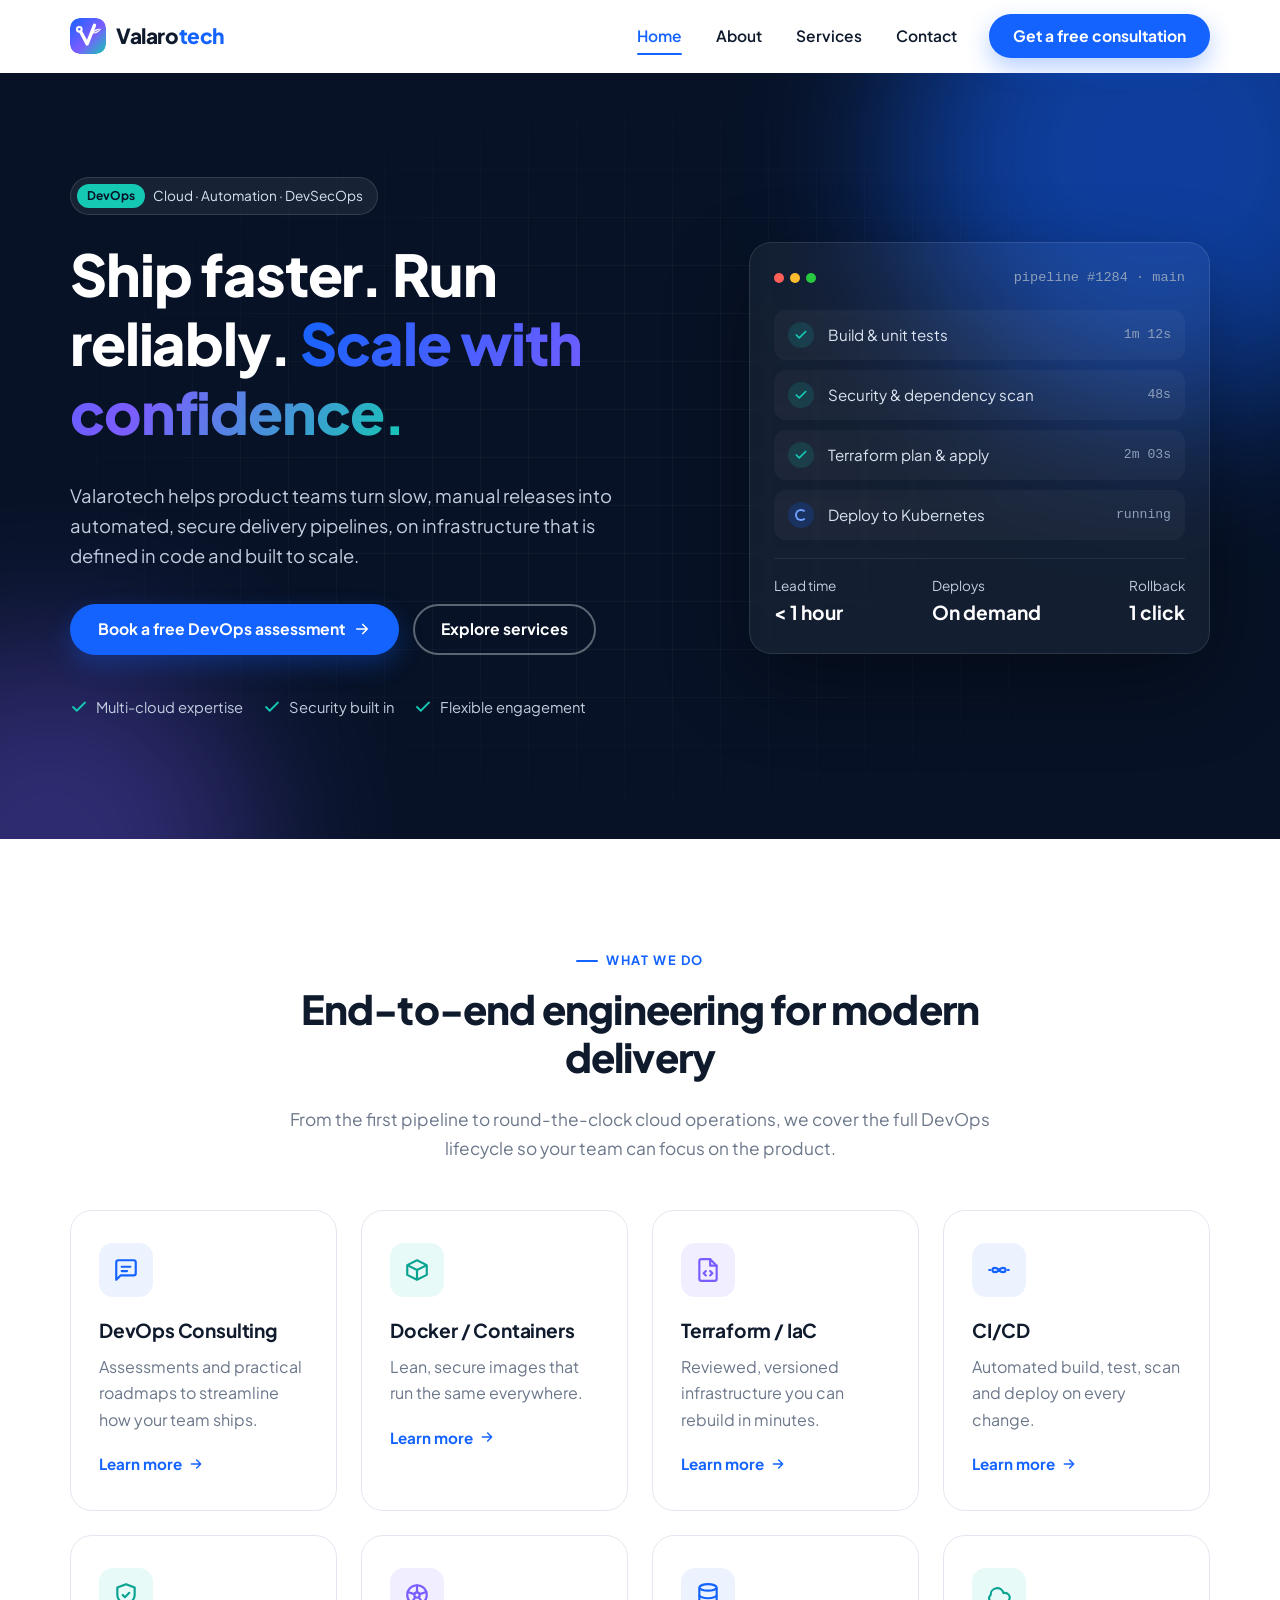
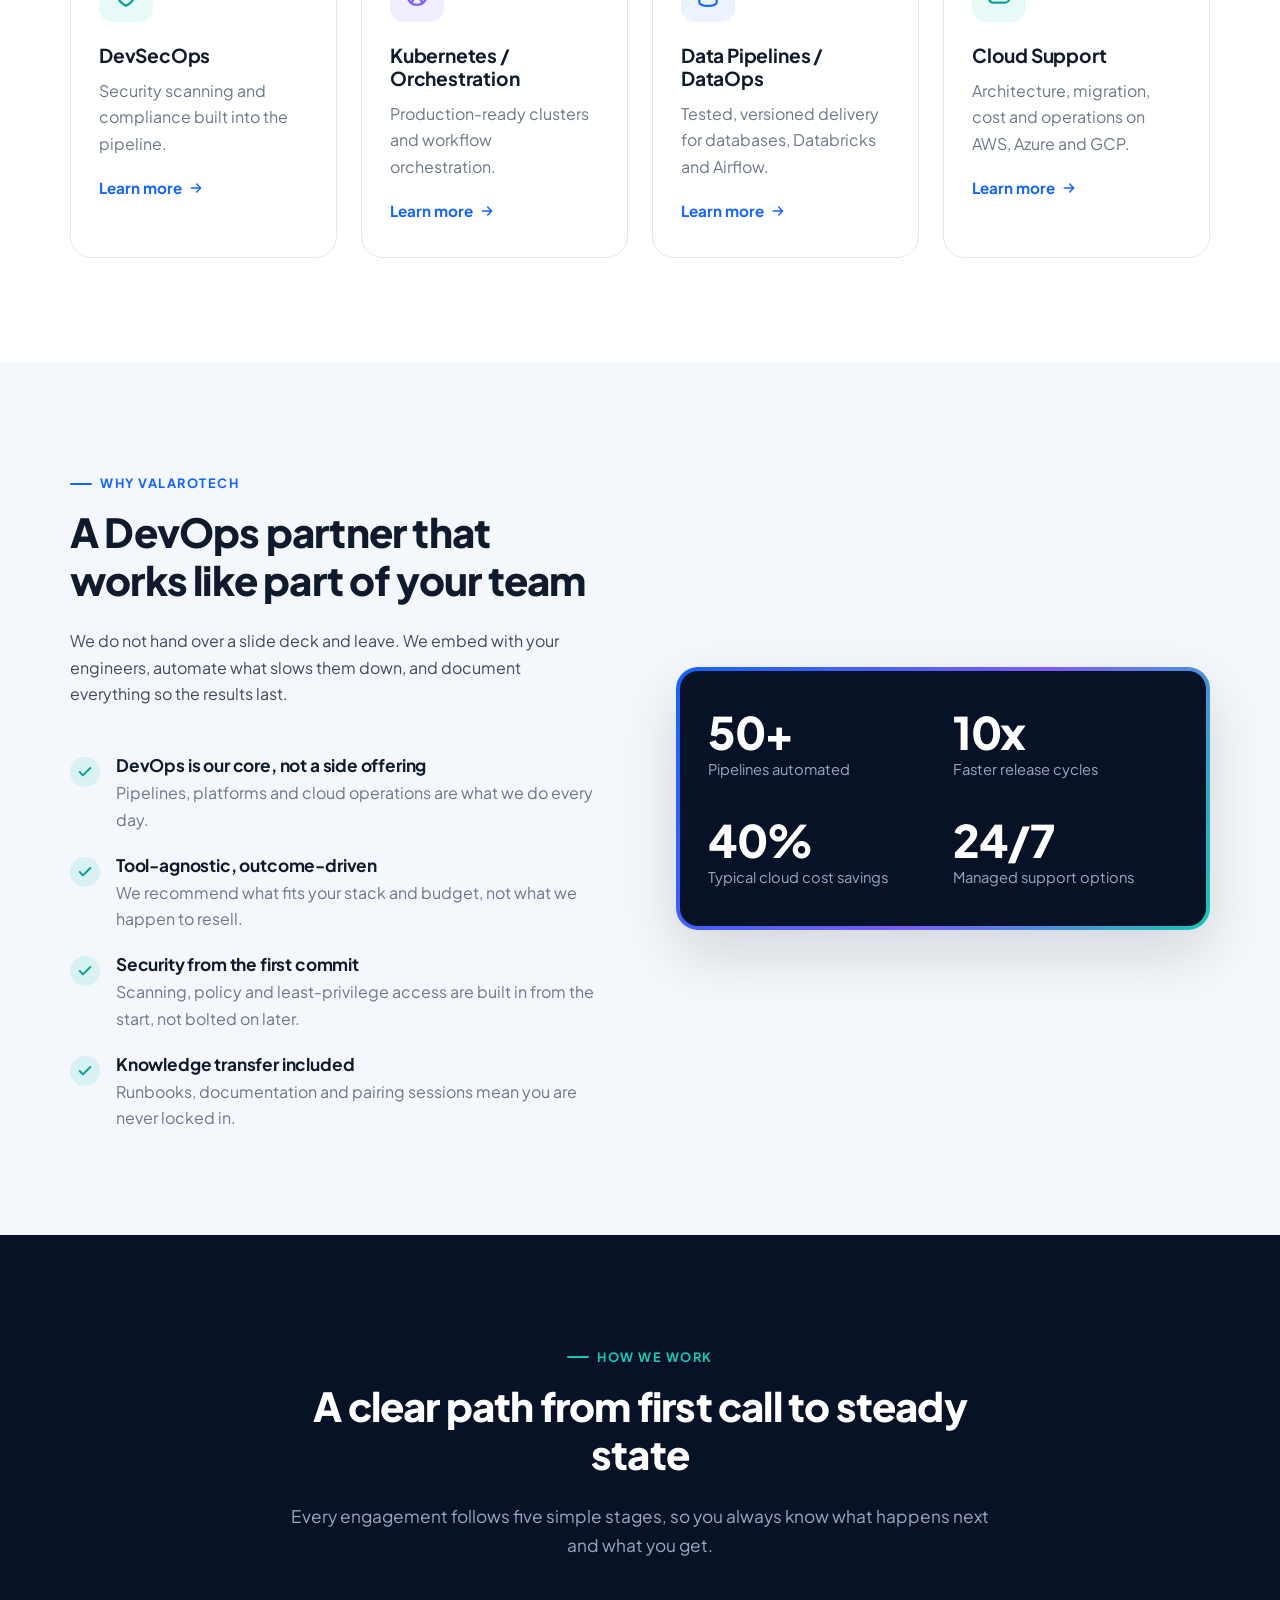
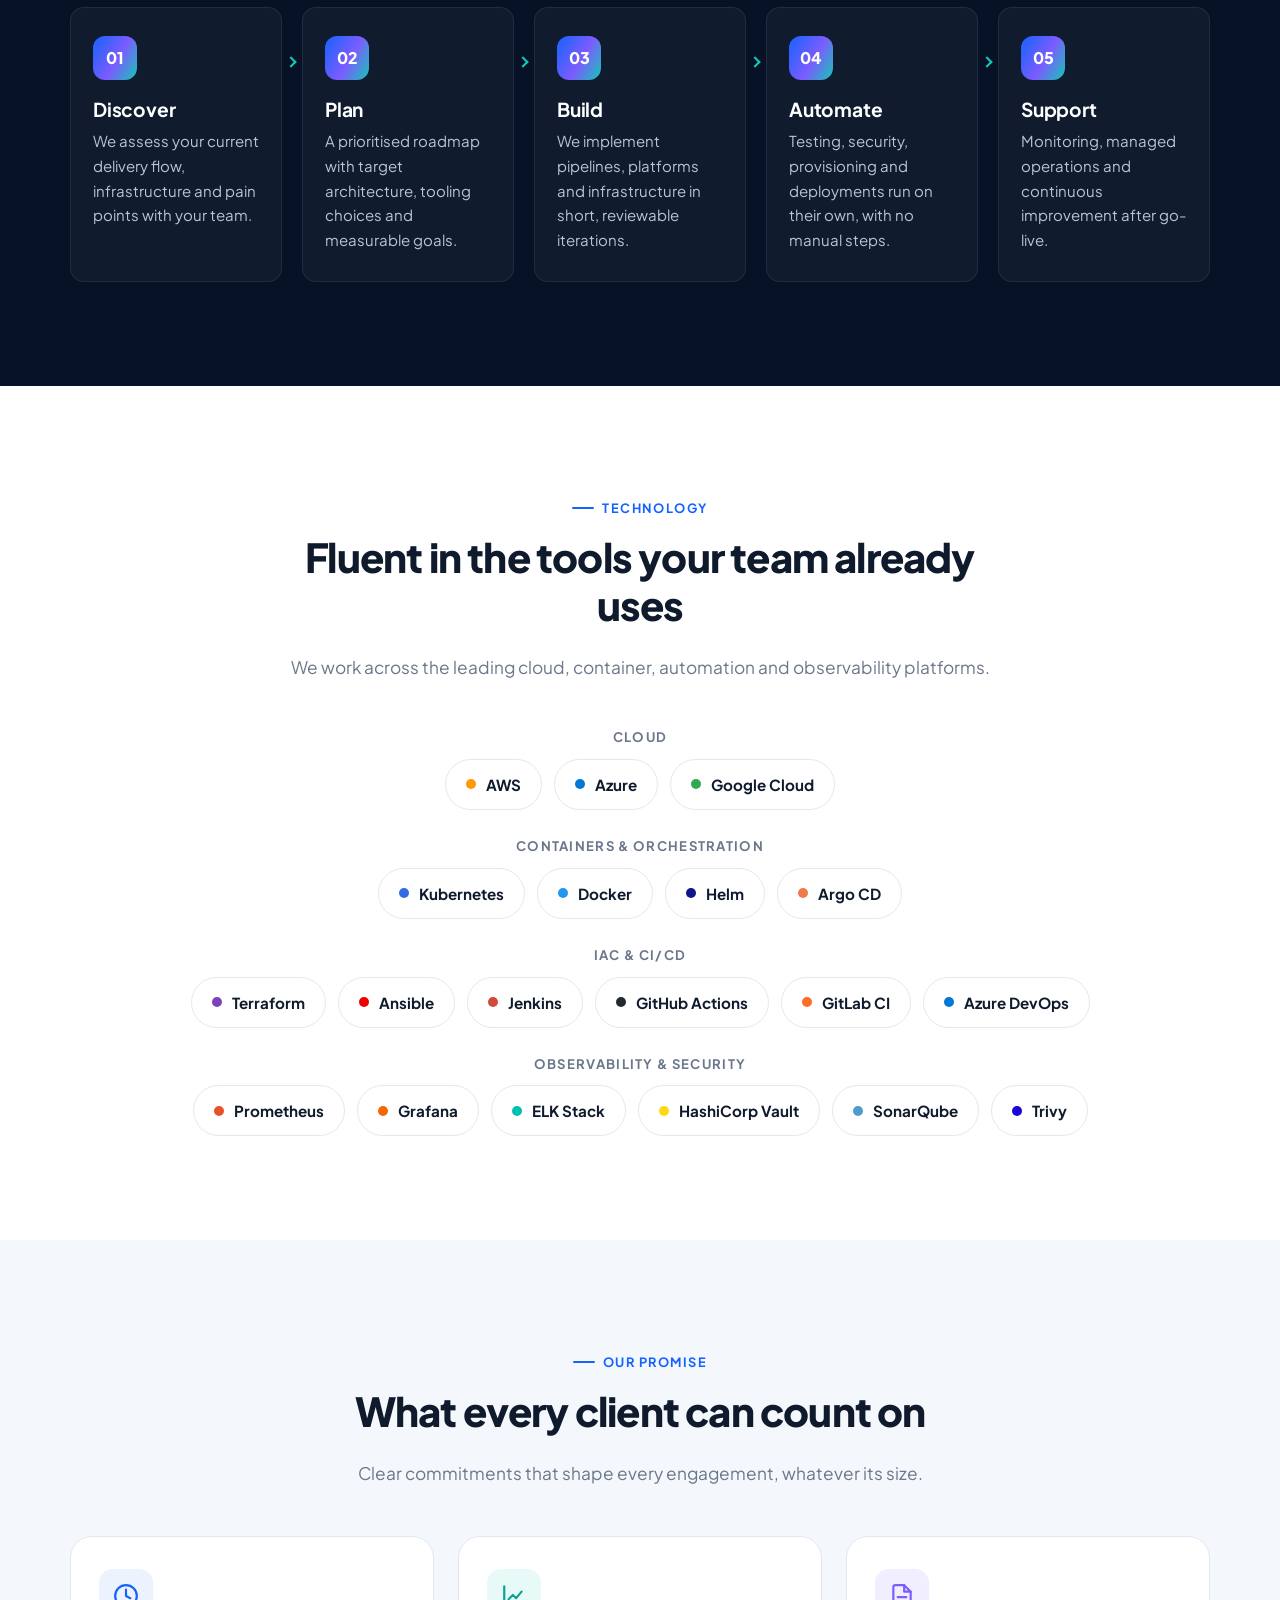
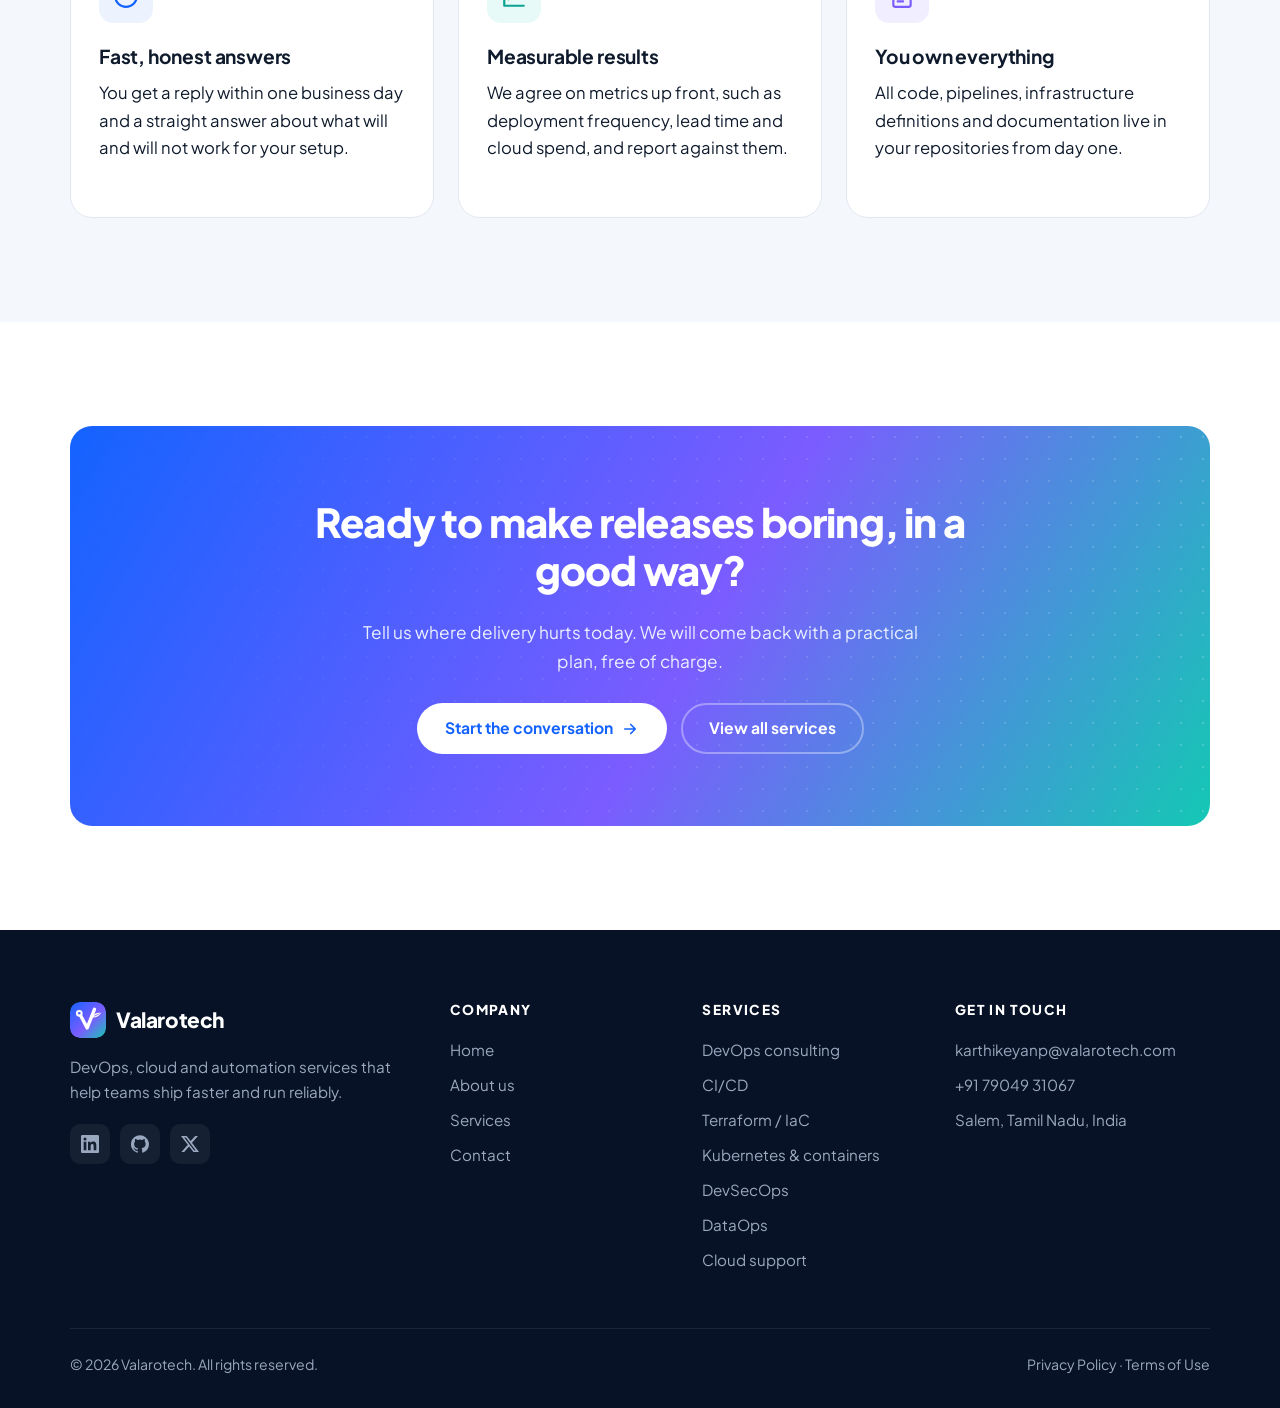
==== index.html @ 10569486 "Redesign Services and About pages with illustrated panel layout; align services to the 8 offerings C" ====
<!DOCTYPE html>
<html lang="en" class="no-js">
<head>
  <meta charset="UTF-8">
  <meta name="viewport" content="width=device-width, initial-scale=1">
  <title>Valarotech | DevOps, Cloud &amp; Automation Services</title>
  <meta name="description" content="Valarotech is a DevOps-focused IT services company. We help teams ship faster and run reliably with CI/CD, cloud, infrastructure as code, DevSecOps and managed DevOps.">
  <meta property="og:title" content="Valarotech | DevOps, Cloud &amp; Automation Services">
  <meta property="og:description" content="Ship faster. Run reliably. Scale with confidence. DevOps, cloud and automation services by Valarotech.">
  <meta property="og:type" content="website">
  <link rel="canonical" href="https://valarotech.com/">
  <meta property="og:url" content="https://valarotech.com/">
  <meta property="og:image" content="https://valarotech.com/assets/brand/valarotech-og.png">
  <meta property="og:image:width" content="1200">
  <meta property="og:image:height" content="630">
  <meta property="og:site_name" content="Valarotech">
  <meta name="twitter:card" content="summary_large_image">
  <meta name="twitter:site" content="@Valarotech">
  <meta name="theme-color" content="#071226">
  <link rel="icon" href="assets/img/favicon.svg" type="image/svg+xml">
  <link rel="apple-touch-icon" href="assets/brand/valarotech-icon-512.png">
  <link rel="preconnect" href="https://fonts.googleapis.com">
  <link rel="preconnect" href="https://fonts.gstatic.com" crossorigin>
  <link href="https://fonts.googleapis.com/css2?family=Plus+Jakarta+Sans:wght@400;500;600;700;800&display=swap" rel="stylesheet">
  <link rel="stylesheet" href="assets/css/style.css">
  <script type="application/ld+json">
{
  "@context": "https://schema.org",
  "@type": "ProfessionalService",
  "name": "Valarotech",
  "url": "https://valarotech.com/",
  "logo": "https://valarotech.com/assets/brand/valarotech-icon-512.png",
  "image": "https://valarotech.com/assets/brand/valarotech-og.png",
  "description": "DevOps, cloud, infrastructure automation, DevSecOps, software development and DevOps training services.",
  "email": "karthikeyanp@valarotech.com",
  "telephone": "+91-79049-31067",
  "address": {
    "@type": "PostalAddress",
    "addressLocality": "Salem",
    "addressRegion": "Tamil Nadu",
    "addressCountry": "IN"
  },
  "areaServed": "Worldwide",
  "sameAs": [
    "https://www.linkedin.com/company/valarotech/",
    "https://github.com/valarotech",
    "https://x.com/Valarotech"
  ]
}
  </script>
</head>
<body>
  <a class="skip-link" href="#main">Skip to content</a>

  <!-- ============ HEADER (shared — keep in sync across pages) ============ -->
  <header class="site-header">
    <div class="container header-inner">
      <a href="index.html" class="logo" aria-label="Valarotech home">
        <img class="logo-mark" src="assets/brand/valarotech-mark.svg" alt="" width="36" height="36">
        <span>Valaro<span class="accent">tech</span></span>
      </a>
      <button class="nav-toggle" aria-controls="site-nav" aria-expanded="false" aria-label="Toggle menu">
        <span></span><span></span><span></span>
      </button>
      <nav id="site-nav" class="site-nav" aria-label="Main">
        <ul>
          <li><a href="index.html" aria-current="page">Home</a></li>
          <li><a href="about.html">About</a></li>
          <li><a href="services.html">Services</a></li>
          <li><a href="contact.html">Contact</a></li>
          <li class="nav-cta"><a href="contact.html" class="btn btn-primary">Get a free consultation</a></li>
        </ul>
      </nav>
    </div>
  </header>

  <main id="main">
    <!-- ============ HERO ============ -->
    <section class="hero">
      <div class="hero-grid-bg" aria-hidden="true"></div>
      <div class="container hero-layout">
        <div>
          <span class="pill"><b>DevOps</b> Cloud · Automation · DevSecOps</span>
          <h1>Ship faster. Run reliably. <span class="gradient-text">Scale with confidence.</span></h1>
          <p class="hero-lead">Valarotech helps product teams turn slow, manual releases into automated, secure delivery pipelines, on infrastructure that is defined in code and built to scale.</p>
          <div class="hero-actions">
            <a href="contact.html" class="btn btn-primary">Book a free DevOps assessment
              <svg viewBox="0 0 24 24" fill="none" stroke="currentColor" stroke-width="2.2" stroke-linecap="round" stroke-linejoin="round" aria-hidden="true"><path d="M5 12h14M13 6l6 6-6 6"/></svg>
            </a>
            <a href="services.html" class="btn btn-outline">Explore services</a>
          </div>
          <div class="hero-badges">
            <span><svg viewBox="0 0 24 24" fill="none" stroke="currentColor" stroke-width="2.4" stroke-linecap="round" stroke-linejoin="round" aria-hidden="true"><path d="M20 6 9 17l-5-5"/></svg>Multi-cloud expertise</span>
            <span><svg viewBox="0 0 24 24" fill="none" stroke="currentColor" stroke-width="2.4" stroke-linecap="round" stroke-linejoin="round" aria-hidden="true"><path d="M20 6 9 17l-5-5"/></svg>Security built in</span>
            <span><svg viewBox="0 0 24 24" fill="none" stroke="currentColor" stroke-width="2.4" stroke-linecap="round" stroke-linejoin="round" aria-hidden="true"><path d="M20 6 9 17l-5-5"/></svg>Flexible engagement</span>
          </div>
        </div>

        <div class="pipeline-card" aria-label="Example CI/CD pipeline run">
          <div class="pipeline-top">
            <div class="dots" aria-hidden="true"><i></i><i></i><i></i></div>
            <code>pipeline #1284 · main</code>
          </div>
          <div class="stage"><span class="status"><svg viewBox="0 0 24 24" fill="none" stroke="currentColor" stroke-width="3" stroke-linecap="round" stroke-linejoin="round" aria-hidden="true"><path d="M20 6 9 17l-5-5"/></svg></span>Build &amp; unit tests<span class="time">1m 12s</span></div>
          <div class="stage"><span class="status"><svg viewBox="0 0 24 24" fill="none" stroke="currentColor" stroke-width="3" stroke-linecap="round" stroke-linejoin="round" aria-hidden="true"><path d="M20 6 9 17l-5-5"/></svg></span>Security &amp; dependency scan<span class="time">48s</span></div>
          <div class="stage"><span class="status"><svg viewBox="0 0 24 24" fill="none" stroke="currentColor" stroke-width="3" stroke-linecap="round" stroke-linejoin="round" aria-hidden="true"><path d="M20 6 9 17l-5-5"/></svg></span>Terraform plan &amp; apply<span class="time">2m 03s</span></div>
          <div class="stage running"><span class="status" aria-hidden="true"></span>Deploy to Kubernetes<span class="time">running</span></div>
          <div class="pipeline-foot">
            <div>Lead time<strong>&lt; 1 hour</strong></div>
            <div>Deploys<strong>On demand</strong></div>
            <div>Rollback<strong>1 click</strong></div>
          </div>
        </div>
      </div>
    </section>

    <!-- ============ SERVICES OVERVIEW ============ -->
    <section class="section" id="services">
      <div class="container">
        <div class="section-head center reveal">
          <span class="eyebrow">What we do</span>
          <h2>End-to-end engineering for modern delivery</h2>
          <p>From the first pipeline to round-the-clock cloud operations, we cover the full DevOps lifecycle so your team can focus on the product.</p>
        </div>

        <div class="grid grid-4">
          <article class="card reveal">
            <div class="icon-box"><svg viewBox="0 0 24 24" fill="none" stroke="currentColor" stroke-width="2" stroke-linecap="round" stroke-linejoin="round" aria-hidden="true"><path d="M21 15a2 2 0 0 1-2 2H7l-4 4V5a2 2 0 0 1 2-2h14a2 2 0 0 1 2 2z"/><path d="M8 9h8M8 13h5"/></svg></div>
            <h3>DevOps Consulting</h3>
            <p>Assessments and practical roadmaps to streamline how your team ships.</p>
            <a href="services.html#devops" class="link-arrow">Learn more <svg viewBox="0 0 24 24" fill="none" stroke="currentColor" stroke-width="2.2" stroke-linecap="round" stroke-linejoin="round" aria-hidden="true"><path d="M5 12h14M13 6l6 6-6 6"/></svg></a>
          </article>
          <article class="card reveal">
            <div class="icon-box teal"><svg viewBox="0 0 24 24" fill="none" stroke="currentColor" stroke-width="2" stroke-linejoin="round" aria-hidden="true"><path d="M3 7.5 12 3l9 4.5v9L12 21l-9-4.5z"/><path d="M3 7.5 12 12l9-4.5M12 12v9"/></svg></div>
            <h3>Docker / Containers</h3>
            <p>Lean, secure images that run the same everywhere.</p>
            <a href="services.html#docker" class="link-arrow">Learn more <svg viewBox="0 0 24 24" fill="none" stroke="currentColor" stroke-width="2.2" stroke-linecap="round" stroke-linejoin="round" aria-hidden="true"><path d="M5 12h14M13 6l6 6-6 6"/></svg></a>
          </article>
          <article class="card reveal">
            <div class="icon-box violet"><svg viewBox="0 0 24 24" fill="none" stroke="currentColor" stroke-width="2" stroke-linecap="round" stroke-linejoin="round" aria-hidden="true"><path d="M14 2H6a2 2 0 0 0-2 2v16a2 2 0 0 0 2 2h12a2 2 0 0 0 2-2V8z"/><path d="M14 2v6h6M10 13l-2 2 2 2M14 13l2 2-2 2"/></svg></div>
            <h3>Terraform / IaC</h3>
            <p>Reviewed, versioned infrastructure you can rebuild in minutes.</p>
            <a href="services.html#iac" class="link-arrow">Learn more <svg viewBox="0 0 24 24" fill="none" stroke="currentColor" stroke-width="2.2" stroke-linecap="round" stroke-linejoin="round" aria-hidden="true"><path d="M5 12h14M13 6l6 6-6 6"/></svg></a>
          </article>
          <article class="card reveal">
            <div class="icon-box"><svg viewBox="0 0 24 24" fill="none" stroke="currentColor" stroke-width="2" stroke-linecap="round" stroke-linejoin="round" aria-hidden="true"><path d="M12 12c-2-2.7-6-2.7-6 0s4 2.7 6 0 6-2.7 6 0-4 2.7-6 0z"/><path d="M3 12h1M20 12h1"/></svg></div>
            <h3>CI/CD</h3>
            <p>Automated build, test, scan and deploy on every change.</p>
            <a href="services.html#cicd" class="link-arrow">Learn more <svg viewBox="0 0 24 24" fill="none" stroke="currentColor" stroke-width="2.2" stroke-linecap="round" stroke-linejoin="round" aria-hidden="true"><path d="M5 12h14M13 6l6 6-6 6"/></svg></a>
          </article>
          <article class="card reveal">
            <div class="icon-box teal"><svg viewBox="0 0 24 24" fill="none" stroke="currentColor" stroke-width="2" stroke-linecap="round" stroke-linejoin="round" aria-hidden="true"><path d="M12 22s8-4 8-10V5l-8-3-8 3v7c0 6 8 10 8 10z"/><path d="m9 12 2 2 4-4"/></svg></div>
            <h3>DevSecOps</h3>
            <p>Security scanning and compliance built into the pipeline.</p>
            <a href="services.html#devsecops" class="link-arrow">Learn more <svg viewBox="0 0 24 24" fill="none" stroke="currentColor" stroke-width="2.2" stroke-linecap="round" stroke-linejoin="round" aria-hidden="true"><path d="M5 12h14M13 6l6 6-6 6"/></svg></a>
          </article>
          <article class="card reveal">
            <div class="icon-box violet"><svg viewBox="0 0 24 24" fill="none" stroke="currentColor" stroke-width="2" stroke-linecap="round" aria-hidden="true"><circle cx="12" cy="12" r="9"/><circle cx="12" cy="12" r="2.5"/><path d="M12 9.5V3M14.4 11.2 20.6 9.2M13.5 14l3.8 5.3M10.5 14l-3.8 5.3M9.6 11.2 3.4 9.2"/></svg></div>
            <h3>Kubernetes / Orchestration</h3>
            <p>Production-ready clusters and workflow orchestration.</p>
            <a href="services.html#kubernetes" class="link-arrow">Learn more <svg viewBox="0 0 24 24" fill="none" stroke="currentColor" stroke-width="2.2" stroke-linecap="round" stroke-linejoin="round" aria-hidden="true"><path d="M5 12h14M13 6l6 6-6 6"/></svg></a>
          </article>
          <article class="card reveal">
            <div class="icon-box"><svg viewBox="0 0 24 24" fill="none" stroke="currentColor" stroke-width="2" aria-hidden="true"><ellipse cx="12" cy="5" rx="8" ry="3"/><path d="M4 5v14c0 1.7 3.6 3 8 3s8-1.3 8-3V5"/><path d="M4 12c0 1.7 3.6 3 8 3s8-1.3 8-3"/></svg></div>
            <h3>Data Pipelines / DataOps</h3>
            <p>Tested, versioned delivery for databases, Databricks and Airflow.</p>
            <a href="services.html#dataops" class="link-arrow">Learn more <svg viewBox="0 0 24 24" fill="none" stroke="currentColor" stroke-width="2.2" stroke-linecap="round" stroke-linejoin="round" aria-hidden="true"><path d="M5 12h14M13 6l6 6-6 6"/></svg></a>
          </article>
          <article class="card reveal">
            <div class="icon-box teal"><svg viewBox="0 0 24 24" fill="none" stroke="currentColor" stroke-width="2" stroke-linecap="round" stroke-linejoin="round" aria-hidden="true"><path d="M17.5 19a4.5 4.5 0 1 0-1.4-8.8A6 6 0 0 0 4.3 12 4 4 0 0 0 6 19z"/></svg></div>
            <h3>Cloud Support</h3>
            <p>Architecture, migration, cost and operations on AWS, Azure and GCP.</p>
            <a href="services.html#cloud" class="link-arrow">Learn more <svg viewBox="0 0 24 24" fill="none" stroke="currentColor" stroke-width="2.2" stroke-linecap="round" stroke-linejoin="round" aria-hidden="true"><path d="M5 12h14M13 6l6 6-6 6"/></svg></a>
          </article>
        </div>
      </div>
    </section>

    <!-- ============ WHY CHOOSE US ============ -->
    <section class="section section-soft">
      <div class="container split">
        <div class="reveal">
          <span class="eyebrow">Why Valarotech</span>
          <h2>A DevOps partner that works like part of your team</h2>
          <p class="mb-0">We do not hand over a slide deck and leave. We embed with your engineers, automate what slows them down, and document everything so the results last.</p>
          <ul class="check-list mt-lg">
            <li>
              <span class="tick"><svg viewBox="0 0 24 24" fill="none" stroke="currentColor" stroke-width="3" stroke-linecap="round" stroke-linejoin="round" aria-hidden="true"><path d="M20 6 9 17l-5-5"/></svg></span>
              <div><h3>DevOps is our core, not a side offering</h3><p>Pipelines, platforms and cloud operations are what we do every day.</p></div>
            </li>
            <li>
              <span class="tick"><svg viewBox="0 0 24 24" fill="none" stroke="currentColor" stroke-width="3" stroke-linecap="round" stroke-linejoin="round" aria-hidden="true"><path d="M20 6 9 17l-5-5"/></svg></span>
              <div><h3>Tool-agnostic, outcome-driven</h3><p>We recommend what fits your stack and budget, not what we happen to resell.</p></div>
            </li>
            <li>
              <span class="tick"><svg viewBox="0 0 24 24" fill="none" stroke="currentColor" stroke-width="3" stroke-linecap="round" stroke-linejoin="round" aria-hidden="true"><path d="M20 6 9 17l-5-5"/></svg></span>
              <div><h3>Security from the first commit</h3><p>Scanning, policy and least-privilege access are built in from the start, not bolted on later.</p></div>
            </li>
            <li>
              <span class="tick"><svg viewBox="0 0 24 24" fill="none" stroke="currentColor" stroke-width="3" stroke-linecap="round" stroke-linejoin="round" aria-hidden="true"><path d="M20 6 9 17l-5-5"/></svg></span>
              <div><h3>Knowledge transfer included</h3><p>Runbooks, documentation and pairing sessions mean you are never locked in.</p></div>
            </li>
          </ul>
        </div>

        <!-- PLACEHOLDER STATS: replace with real figures (see README) -->
        <div class="stat-panel reveal">
          <div class="stat-panel-inner">
            <div class="stat"><strong data-count="50" data-suffix="+">50+</strong><span>Pipelines automated</span></div>
            <div class="stat"><strong data-count="10" data-suffix="x">10x</strong><span>Faster release cycles</span></div>
            <div class="stat"><strong data-count="40" data-suffix="%">40%</strong><span>Typical cloud cost savings</span></div>
            <div class="stat"><strong>24/7</strong><span>Managed support options</span></div>
          </div>
        </div>
      </div>
    </section>

    <!-- ============ PROCESS ============ -->
    <section class="section section-dark">
      <div class="container">
        <div class="section-head center reveal">
          <span class="eyebrow">How we work</span>
          <h2>A clear path from first call to steady state</h2>
          <p>Every engagement follows five simple stages, so you always know what happens next and what you get.</p>
        </div>
        <div class="process">
          <div class="step reveal">
            <span class="step-num">01</span>
            <h3>Discover</h3>
            <p>We assess your current delivery flow, infrastructure and pain points with your team.</p>
          </div>
          <div class="step reveal">
            <span class="step-num">02</span>
            <h3>Plan</h3>
            <p>A prioritised roadmap with target architecture, tooling choices and measurable goals.</p>
          </div>
          <div class="step reveal">
            <span class="step-num">03</span>
            <h3>Build</h3>
            <p>We implement pipelines, platforms and infrastructure in short, reviewable iterations.</p>
          </div>
          <div class="step reveal">
            <span class="step-num">04</span>
            <h3>Automate</h3>
            <p>Testing, security, provisioning and deployments run on their own, with no manual steps.</p>
          </div>
          <div class="step reveal">
            <span class="step-num">05</span>
            <h3>Support</h3>
            <p>Monitoring, managed operations and continuous improvement after go-live.</p>
          </div>
        </div>
      </div>
    </section>

    <!-- ============ TECH STACK ============ -->
    <section class="section">
      <div class="container">
        <div class="section-head center reveal">
          <span class="eyebrow">Technology</span>
          <h2>Fluent in the tools your team already uses</h2>
          <p>We work across the leading cloud, container, automation and observability platforms.</p>
        </div>
        <div class="reveal">
          <div class="tech-group">
            <h3>Cloud</h3>
            <div class="tech-grid">
              <span class="tech"><i style="--c:#ff9900"></i>AWS</span>
              <span class="tech"><i style="--c:#0078d4"></i>Azure</span>
              <span class="tech"><i style="--c:#34a853"></i>Google Cloud</span>
            </div>
          </div>
          <div class="tech-group">
            <h3>Containers &amp; orchestration</h3>
            <div class="tech-grid">
              <span class="tech"><i style="--c:#326ce5"></i>Kubernetes</span>
              <span class="tech"><i style="--c:#2496ed"></i>Docker</span>
              <span class="tech"><i style="--c:#0f1689"></i>Helm</span>
              <span class="tech"><i style="--c:#ef7b4d"></i>Argo CD</span>
            </div>
          </div>
          <div class="tech-group">
            <h3>IaC &amp; CI/CD</h3>
            <div class="tech-grid">
              <span class="tech"><i style="--c:#7b42bc"></i>Terraform</span>
              <span class="tech"><i style="--c:#ee0000"></i>Ansible</span>
              <span class="tech"><i style="--c:#d24939"></i>Jenkins</span>
              <span class="tech"><i style="--c:#24292f"></i>GitHub Actions</span>
              <span class="tech"><i style="--c:#fc6d26"></i>GitLab CI</span>
              <span class="tech"><i style="--c:#0078d7"></i>Azure DevOps</span>
            </div>
          </div>
          <div class="tech-group mb-0">
            <h3>Observability &amp; security</h3>
            <div class="tech-grid">
              <span class="tech"><i style="--c:#e6522c"></i>Prometheus</span>
              <span class="tech"><i style="--c:#f46800"></i>Grafana</span>
              <span class="tech"><i style="--c:#00bfb3"></i>ELK Stack</span>
              <span class="tech"><i style="--c:#ffd814"></i>HashiCorp Vault</span>
              <span class="tech"><i style="--c:#4e9bcd"></i>SonarQube</span>
              <span class="tech"><i style="--c:#1904da"></i>Trivy</span>
            </div>
          </div>
        </div>
      </div>
    </section>

    <!-- ============ TRUST / COMMITMENTS ============ -->
    <!-- Testimonials: once you have real client quotes, replace these commitment cards
         with quote cards. A ready-made template is commented out at the end of this section. -->
    <section class="section section-soft">
      <div class="container">
        <div class="section-head center reveal">
          <span class="eyebrow">Our promise</span>
          <h2>What every client can count on</h2>
          <p>Clear commitments that shape every engagement, whatever its size.</p>
        </div>
        <div class="grid grid-3">
          <article class="quote-card reveal">
            <div class="icon-box"><svg viewBox="0 0 24 24" fill="none" stroke="currentColor" stroke-width="2" stroke-linecap="round" stroke-linejoin="round" aria-hidden="true"><circle cx="12" cy="12" r="10"/><path d="M12 6v6l4 2"/></svg></div>
            <h3>Fast, honest answers</h3>
            <blockquote>You get a reply within one business day and a straight answer about what will and will not work for your setup.</blockquote>
          </article>
          <article class="quote-card reveal">
            <div class="icon-box teal"><svg viewBox="0 0 24 24" fill="none" stroke="currentColor" stroke-width="2" stroke-linecap="round" stroke-linejoin="round" aria-hidden="true"><path d="M3 3v18h18"/><path d="m7 15 4-4 3 3 5-6"/></svg></div>
            <h3>Measurable results</h3>
            <blockquote>We agree on metrics up front, such as deployment frequency, lead time and cloud spend, and report against them.</blockquote>
          </article>
          <article class="quote-card reveal">
            <div class="icon-box violet"><svg viewBox="0 0 24 24" fill="none" stroke="currentColor" stroke-width="2" stroke-linecap="round" stroke-linejoin="round" aria-hidden="true"><path d="M14 2H6a2 2 0 0 0-2 2v16a2 2 0 0 0 2 2h12a2 2 0 0 0 2-2V8z"/><path d="M14 2v6h6M8 13h8M8 17h5"/></svg></div>
            <h3>You own everything</h3>
            <blockquote>All code, pipelines, infrastructure definitions and documentation live in your repositories from day one.</blockquote>
          </article>
        </div>
        <!--
        TESTIMONIAL TEMPLATE — duplicate inside a .grid when you have real client quotes:
        <article class="quote-card reveal">
          <div class="stars" aria-label="5 out of 5">★★★★★</div>
          <blockquote>"Client quote goes here."</blockquote>
          <div class="quote-person">
            <span class="avatar">AB</span>
            <div><strong>Client Name</strong><span>Role, Company</span></div>
          </div>
        </article>
        -->
      </div>
    </section>

    <!-- ============ CTA ============ -->
    <section class="section">
      <div class="container">
        <div class="cta-banner reveal">
          <h2>Ready to make releases boring, in a good way?</h2>
          <p>Tell us where delivery hurts today. We will come back with a practical plan, free of charge.</p>
          <div class="hero-actions">
            <a href="contact.html" class="btn btn-white">Start the conversation
              <svg viewBox="0 0 24 24" fill="none" stroke="currentColor" stroke-width="2.2" stroke-linecap="round" stroke-linejoin="round" aria-hidden="true"><path d="M5 12h14M13 6l6 6-6 6"/></svg>
            </a>
            <a href="services.html" class="btn btn-outline">View all services</a>
          </div>
        </div>
      </div>
    </section>
  </main>

  <!-- ============ FOOTER (shared — keep in sync across pages) ============ -->
  <footer class="site-footer">
    <div class="container">
      <div class="footer-grid">
        <div>
          <a href="index.html" class="logo"><img class="logo-mark" src="assets/brand/valarotech-mark.svg" alt="" width="36" height="36"><span>Valarotech</span></a>
          <p>DevOps, cloud and automation services that help teams ship faster and run reliably.</p>
          <div class="socials">
            <!-- PLACEHOLDER: replace # with your LinkedIn / GitHub / X profile URLs -->
            <a href="https://www.linkedin.com/company/valarotech/" target="_blank" rel="noopener" aria-label="Valarotech on LinkedIn"><svg viewBox="0 0 24 24" fill="currentColor" aria-hidden="true"><path d="M20.45 20.45h-3.56v-5.57c0-1.33-.02-3.04-1.85-3.04-1.86 0-2.14 1.45-2.14 2.94v5.67H9.35V9h3.41v1.56h.05c.48-.9 1.64-1.85 3.37-1.85 3.6 0 4.27 2.37 4.27 5.46v6.28zM5.34 7.43a2.06 2.06 0 1 1 0-4.13 2.06 2.06 0 0 1 0 4.13zM7.12 20.45H3.56V9h3.56v11.45zM22.22 0H1.77C.79 0 0 .77 0 1.73v20.54C0 23.23.79 24 1.77 24h20.45c.98 0 1.78-.77 1.78-1.73V1.73C24 .77 23.2 0 22.22 0z"/></svg></a>
            <a href="https://github.com/valarotech" target="_blank" rel="noopener" aria-label="Valarotech on GitHub"><svg viewBox="0 0 24 24" fill="currentColor" aria-hidden="true"><path d="M12 .3a12 12 0 0 0-3.8 23.4c.6.1.8-.3.8-.6v-2c-3.3.7-4-1.6-4-1.6-.6-1.4-1.4-1.8-1.4-1.8-1-.7.1-.7.1-.7 1.2.1 1.8 1.2 1.8 1.2 1 1.8 2.8 1.3 3.5 1 0-.8.4-1.3.7-1.6-2.7-.3-5.5-1.3-5.5-6 0-1.2.5-2.3 1.3-3.1-.2-.4-.6-1.6 0-3.2 0 0 1-.3 3.4 1.2a11.5 11.5 0 0 1 6 0c2.3-1.5 3.3-1.2 3.3-1.2.6 1.6.2 2.8.1 3.2.8.8 1.2 1.9 1.2 3.1 0 4.6-2.8 5.6-5.5 5.9.5.4.9 1.1.9 2.3v3.3c0 .3.1.7.8.6A12 12 0 0 0 12 .3"/></svg></a>
            <a href="https://x.com/Valarotech" target="_blank" rel="noopener" aria-label="Valarotech on X"><svg viewBox="0 0 24 24" fill="currentColor" aria-hidden="true"><path d="M18.9 1.2h3.7l-8 9.2 9.4 12.4h-7.4l-5.8-7.6-6.6 7.6H.5l8.6-9.8L0 1.2h7.6l5.2 6.9 6.1-6.9zm-1.3 19.4h2L6.5 3.3H4.3l13.3 17.3z"/></svg></a>
          </div>
        </div>
        <div>
          <h4>Company</h4>
          <ul>
            <li><a href="index.html">Home</a></li>
            <li><a href="about.html">About us</a></li>
            <li><a href="services.html">Services</a></li>
            <li><a href="contact.html">Contact</a></li>
          </ul>
        </div>
        <div>
          <h4>Services</h4>
          <ul>
            <li><a href="services.html#devops">DevOps consulting</a></li>
            <li><a href="services.html#cicd">CI/CD</a></li>
            <li><a href="services.html#iac">Terraform / IaC</a></li>
            <li><a href="services.html#kubernetes">Kubernetes &amp; containers</a></li>
            <li><a href="services.html#devsecops">DevSecOps</a></li>
            <li><a href="services.html#dataops">DataOps</a></li>
            <li><a href="services.html#cloud">Cloud support</a></li>
          </ul>
        </div>
        <div>
          <h4>Get in touch</h4>
          <!-- Contact details: update here and on contact.html -->
          <ul>
            <li><a href="mailto:karthikeyanp@valarotech.com">karthikeyanp@valarotech.com</a></li>
            <li><a href="tel:+917904931067">+91 79049 31067</a></li>
            <li>Salem, Tamil Nadu, India</li>
          </ul>
        </div>
      </div>
      <div class="footer-bottom">
        <span>&copy; <span data-year>2026</span> Valarotech. All rights reserved.</span>
        <span class="footer-legal"><a href="privacy.html">Privacy Policy</a> · <a href="terms.html">Terms of Use</a></span>
      </div>
    </div>
  </footer>

  <script src="assets/js/main.js"></script>
</body>
</html>
---- assets/css/style.css ----
/* ==========================================================================
   Valarotech — main stylesheet
   Mobile-first. Breakpoints: 640px, 900px, 1100px.
   ========================================================================== */

:root {
  --navy-900: #071226;
  --navy-800: #0b1b36;
  --navy-700: #12274a;
  --ink: #0f1b2d;
  --text: #3d4a5c;
  --muted: #6b778a;
  --line: #e3e8f0;
  --bg: #ffffff;
  --bg-soft: #f4f7fb;
  --primary: #1463ff;
  --primary-dark: #0b4ad1;
  --accent: #14c8b4;
  --accent-2: #7b5cff;
  --gradient: linear-gradient(120deg, #1463ff 0%, #7b5cff 55%, #14c8b4 100%);
  --radius: 14px;
  --radius-lg: 22px;
  --shadow-sm: 0 2px 8px rgba(15, 27, 45, 0.06);
  --shadow: 0 12px 32px rgba(15, 27, 45, 0.08);
  --shadow-lg: 0 24px 60px rgba(15, 27, 45, 0.14);
  --container: 1180px;
  --header-h: 72px;
  --font: "Plus Jakarta Sans", system-ui, -apple-system, "Segoe UI", Roboto, sans-serif;
}

*,
*::before,
*::after { box-sizing: border-box; }

html { scroll-behavior: smooth; -webkit-text-size-adjust: 100%; }

body {
  margin: 0;
  font-family: var(--font);
  font-size: 16px;
  line-height: 1.65;
  color: var(--text);
  background: var(--bg);
  -webkit-font-smoothing: antialiased;
}

img, svg { max-width: 100%; display: block; }

a { color: var(--primary); text-decoration: none; }
a:hover { color: var(--primary-dark); }

h1, h2, h3, h4 {
  color: var(--ink);
  line-height: 1.2;
  margin: 0 0 0.6em;
  font-weight: 800;
  letter-spacing: -0.02em;
}
h1 { font-size: clamp(2.1rem, 6vw, 3.6rem); }
h2 { font-size: clamp(1.7rem, 4vw, 2.5rem); }
h3 { font-size: 1.2rem; font-weight: 700; letter-spacing: -0.01em; }
p { margin: 0 0 1em; }

.container {
  width: 100%;
  max-width: var(--container);
  margin: 0 auto;
  padding: 0 20px;
}

.skip-link {
  position: absolute;
  left: -9999px;
  top: 8px;
  background: var(--primary);
  color: #fff;
  padding: 8px 14px;
  border-radius: 8px;
  z-index: 200;
}
.skip-link:focus { left: 12px; }

:focus-visible { outline: 3px solid var(--accent); outline-offset: 2px; }

/* ---------- Buttons ---------- */
.btn {
  display: inline-flex;
  align-items: center;
  justify-content: center;
  gap: 8px;
  padding: 14px 26px;
  border-radius: 999px;
  font-weight: 700;
  font-size: 0.98rem;
  border: 2px solid transparent;
  cursor: pointer;
  transition: transform 0.2s ease, box-shadow 0.2s ease, background 0.2s ease, color 0.2s ease;
  font-family: inherit;
  line-height: 1.2;
}
.btn svg { width: 18px; height: 18px; transition: transform 0.2s ease; }
.btn:hover svg { transform: translateX(3px); }
.btn-primary {
  background: var(--primary);
  color: #fff;
  box-shadow: 0 10px 24px rgba(20, 99, 255, 0.3);
}
.btn-primary:hover { background: var(--primary-dark); color: #fff; transform: translateY(-2px); }
.btn-outline { border-color: rgba(255, 255, 255, 0.35); color: #fff; }
.btn-outline:hover { border-color: #fff; color: #fff; background: rgba(255, 255, 255, 0.08); }
.btn-ghost { border-color: var(--line); color: var(--ink); background: #fff; }
.btn-ghost:hover { border-color: var(--primary); color: var(--primary); }
.btn-white { background: #fff; color: var(--primary); }
.btn-white:hover { color: var(--primary-dark); transform: translateY(-2px); }

/* ---------- Header ---------- */
.site-header {
  position: sticky;
  top: 0;
  z-index: 100;
  background: rgba(255, 255, 255, 0.92);
  backdrop-filter: saturate(180%) blur(12px);
  -webkit-backdrop-filter: saturate(180%) blur(12px);
  border-bottom: 1px solid transparent;
  transition: border-color 0.2s ease, box-shadow 0.2s ease;
}
.site-header.scrolled { border-color: var(--line); box-shadow: var(--shadow-sm); }
.header-inner {
  display: flex;
  align-items: center;
  justify-content: space-between;
  height: var(--header-h);
}
.logo {
  display: inline-flex;
  align-items: center;
  gap: 10px;
  font-weight: 800;
  font-size: 1.3rem;
  color: var(--ink);
  letter-spacing: -0.02em;
}
.logo:hover { color: var(--ink); }
.logo-mark {
  width: 36px;
  height: 36px;
  border-radius: 10px;
  background: var(--gradient);
  display: grid;
  place-items: center;
  color: #fff;
  font-weight: 800;
  font-size: 1.1rem;
}
.logo span.accent { color: var(--primary); }

.nav-toggle {
  display: inline-flex;
  flex-direction: column;
  justify-content: center;
  gap: 5px;
  width: 44px;
  height: 44px;
  padding: 10px;
  background: none;
  border: 0;
  cursor: pointer;
}
.nav-toggle span {
  display: block;
  height: 2px;
  width: 100%;
  background: var(--ink);
  border-radius: 2px;
  transition: transform 0.25s ease, opacity 0.2s ease;
}
.nav-open .nav-toggle span:nth-child(1) { transform: translateY(7px) rotate(45deg); }
.nav-open .nav-toggle span:nth-child(2) { opacity: 0; }
.nav-open .nav-toggle span:nth-child(3) { transform: translateY(-7px) rotate(-45deg); }

.site-nav {
  position: fixed;
  top: var(--header-h);
  left: 0;
  right: 0;
  /* explicit height: the header's backdrop-filter makes it the containing block */
  height: calc(100vh - var(--header-h));
  height: calc(100dvh - var(--header-h));
  background: #fff;
  padding: 24px 20px;
  overflow-y: auto;
  opacity: 0;
  visibility: hidden;
  transform: translateY(-12px);
  transition: opacity 0.25s ease, transform 0.25s ease, visibility 0s linear 0.25s;
}
.nav-open .site-nav {
  opacity: 1;
  visibility: visible;
  transform: none;
  transition: opacity 0.25s ease, transform 0.25s ease, visibility 0s;
}
.site-nav ul { list-style: none; margin: 0; padding: 0; }
.site-nav li { border-bottom: 1px solid var(--line); }
.site-nav a:not(.btn) {
  display: block;
  padding: 16px 4px;
  font-weight: 600;
  font-size: 1.1rem;
  color: var(--ink);
}
.site-nav a[aria-current="page"] { color: var(--primary); }
.site-nav .nav-cta { margin-top: 24px; border: 0; }
.site-nav .nav-cta .btn { width: 100%; }

@media (min-width: 900px) {
  .nav-toggle { display: none; }
  .site-nav {
    position: static;
    transform: none;
    padding: 0;
    height: auto;
    background: transparent;
    overflow: visible;
    opacity: 1;
    visibility: visible;
    transition: none;
  }
  .site-nav ul { display: flex; align-items: center; gap: 6px; }
  .site-nav li { border: 0; }
  .site-nav a:not(.btn) {
    padding: 8px 14px;
    font-size: 0.97rem;
    border-radius: 8px;
    position: relative;
  }
  .site-nav a:not(.btn):hover { color: var(--primary); }
  .site-nav a[aria-current="page"]::after {
    content: "";
    position: absolute;
    left: 14px;
    right: 14px;
    bottom: 2px;
    height: 2px;
    border-radius: 2px;
    background: var(--primary);
  }
  .site-nav .nav-cta { margin: 0 0 0 12px; }
  .site-nav .nav-cta .btn { width: auto; padding: 11px 22px; }
}

/* ---------- Sections ---------- */
.section { padding: 72px 0; }
.section-soft { background: var(--bg-soft); }
.section-dark { background: var(--navy-900); color: #b9c4d6; }
.section-dark h2, .section-dark h3 { color: #fff; }
@media (min-width: 900px) { .section { padding: 104px 0; } }

.eyebrow {
  display: inline-flex;
  align-items: center;
  gap: 8px;
  font-size: 0.8rem;
  font-weight: 700;
  letter-spacing: 0.12em;
  text-transform: uppercase;
  color: var(--primary);
  margin-bottom: 14px;
}
.eyebrow::before {
  content: "";
  width: 22px;
  height: 2px;
  background: currentColor;
  border-radius: 2px;
}
.section-dark .eyebrow, .hero .eyebrow, .page-hero .eyebrow { color: var(--accent); }

.section-head { max-width: 720px; margin-bottom: 48px; }
.section-head.center { text-align: center; margin-left: auto; margin-right: auto; }
.section-head.center .eyebrow { justify-content: center; }
.section-head p { font-size: 1.08rem; color: var(--muted); }
.section-dark .section-head p { color: #9aa8bf; }

.gradient-text {
  background: var(--gradient);
  -webkit-background-clip: text;
  background-clip: text;
  color: transparent;
}

/* ---------- Hero ---------- */
.hero {
  position: relative;
  overflow: hidden;
  background: var(--navy-900);
  color: #c3cde0;
  padding: 72px 0 88px;
}
.hero::before,
.hero::after {
  content: "";
  position: absolute;
  border-radius: 50%;
  filter: blur(80px);
  opacity: 0.55;
  pointer-events: none;
}
.hero::before { width: 520px; height: 520px; background: #1463ff; top: -180px; right: -140px; }
.hero::after { width: 420px; height: 420px; background: #7b5cff; bottom: -220px; left: -160px; opacity: 0.35; }
.hero-grid-bg {
  position: absolute;
  inset: 0;
  background-image:
    linear-gradient(rgba(255, 255, 255, 0.04) 1px, transparent 1px),
    linear-gradient(90deg, rgba(255, 255, 255, 0.04) 1px, transparent 1px);
  background-size: 48px 48px;
  mask-image: radial-gradient(ellipse at center, #000 30%, transparent 75%);
  -webkit-mask-image: radial-gradient(ellipse at center, #000 30%, transparent 75%);
  pointer-events: none;
}
.hero .container { position: relative; z-index: 1; }
.hero-layout { display: grid; gap: 56px; align-items: center; }
.hero h1 { color: #fff; }
.hero-lead { font-size: 1.15rem; max-width: 560px; margin-bottom: 32px; }
.hero-actions { display: flex; flex-wrap: wrap; gap: 14px; }
.hero-badges {
  display: flex;
  flex-wrap: wrap;
  gap: 20px;
  margin-top: 40px;
  font-size: 0.92rem;
}
.hero-badges span { display: inline-flex; align-items: center; gap: 8px; }
.hero-badges svg { width: 18px; height: 18px; color: var(--accent); }

.pill {
  display: inline-flex;
  align-items: center;
  gap: 8px;
  padding: 6px 14px 6px 6px;
  border-radius: 999px;
  background: rgba(255, 255, 255, 0.07);
  border: 1px solid rgba(255, 255, 255, 0.12);
  font-size: 0.85rem;
  color: #dbe3f0;
  margin-bottom: 24px;
}
.pill b {
  background: var(--accent);
  color: var(--navy-900);
  padding: 2px 10px;
  border-radius: 999px;
  font-size: 0.75rem;
}

/* Pipeline visual in hero */
.pipeline-card {
  background: rgba(255, 255, 255, 0.05);
  border: 1px solid rgba(255, 255, 255, 0.1);
  border-radius: var(--radius-lg);
  padding: 24px;
  box-shadow: 0 30px 80px rgba(0, 0, 0, 0.35);
  backdrop-filter: blur(6px);
}
.pipeline-top {
  display: flex;
  align-items: center;
  justify-content: space-between;
  margin-bottom: 20px;
  font-size: 0.85rem;
}
.dots { display: flex; gap: 6px; }
.dots i { width: 10px; height: 10px; border-radius: 50%; background: #ff5f57; display: block; }
.dots i:nth-child(2) { background: #febc2e; }
.dots i:nth-child(3) { background: #28c840; }
.pipeline-top code { color: #8fa0bb; font-family: ui-monospace, "SF Mono", Consolas, monospace; }
.stage {
  display: flex;
  align-items: center;
  gap: 14px;
  padding: 12px 14px;
  border-radius: 12px;
  background: rgba(255, 255, 255, 0.04);
  margin-bottom: 10px;
  color: #dbe3f0;
  font-size: 0.95rem;
}
.stage .status {
  width: 26px;
  height: 26px;
  border-radius: 50%;
  display: grid;
  place-items: center;
  background: rgba(20, 200, 180, 0.15);
  color: var(--accent);
  flex-shrink: 0;
}
.stage .status svg { width: 14px; height: 14px; }
.stage .time { margin-left: auto; color: #8fa0bb; font-size: 0.82rem; font-family: ui-monospace, Consolas, monospace; }
.stage.running .status { background: rgba(20, 99, 255, 0.2); color: #6fa0ff; }
.stage.running .status::after {
  content: "";
  width: 12px;
  height: 12px;
  border: 2px solid currentColor;
  border-right-color: transparent;
  border-radius: 50%;
  animation: spin 0.9s linear infinite;
}
@keyframes spin { to { transform: rotate(360deg); } }
.pipeline-foot {
  display: flex;
  justify-content: space-between;
  margin-top: 18px;
  padding-top: 16px;
  border-top: 1px solid rgba(255, 255, 255, 0.08);
  font-size: 0.85rem;
}
.pipeline-foot strong { color: #fff; display: block; font-size: 1.2rem; }

@media (min-width: 900px) {
  .hero { padding: 104px 0 120px; }
  .hero-layout { grid-template-columns: 1.15fr 0.85fr; }
}

/* ---------- Page hero (inner pages) ---------- */
.page-hero {
  position: relative;
  overflow: hidden;
  background: var(--navy-900);
  color: #c3cde0;
  padding: 72px 0;
}
.page-hero::before {
  content: "";
  position: absolute;
  width: 460px;
  height: 460px;
  border-radius: 50%;
  background: #1463ff;
  filter: blur(90px);
  opacity: 0.45;
  top: -220px;
  right: -120px;
}
.page-hero .container { position: relative; }
.page-hero h1 { color: #fff; max-width: 820px; }
.page-hero p { font-size: 1.12rem; max-width: 640px; margin: 0; }
.breadcrumb { font-size: 0.88rem; margin-bottom: 18px; color: #8fa0bb; }
.breadcrumb a { color: #c3cde0; }
@media (min-width: 900px) { .page-hero { padding: 96px 0; } }

/* ---------- Grids & cards ---------- */
.grid { display: grid; gap: 24px; }
@media (min-width: 640px) { .grid-2, .grid-3, .grid-4 { grid-template-columns: repeat(2, 1fr); } }
@media (min-width: 1000px) {
  .grid-3 { grid-template-columns: repeat(3, 1fr); }
  .grid-4 { grid-template-columns: repeat(4, 1fr); }
}

.card {
  background: #fff;
  border: 1px solid var(--line);
  border-radius: var(--radius-lg);
  padding: 32px 28px;
  transition: transform 0.25s ease, box-shadow 0.25s ease, border-color 0.25s ease;
  position: relative;
}
.card:hover { transform: translateY(-6px); box-shadow: var(--shadow-lg); border-color: transparent; }
.card p { color: var(--muted); margin-bottom: 0; }
.card .link-arrow { margin-top: 18px; }

.icon-box {
  width: 54px;
  height: 54px;
  border-radius: 14px;
  display: grid;
  place-items: center;
  background: rgba(20, 99, 255, 0.08);
  color: var(--primary);
  margin-bottom: 22px;
}
.icon-box svg { width: 26px; height: 26px; }
.icon-box.teal { background: rgba(20, 200, 180, 0.1); color: #0aa392; }
.icon-box.violet { background: rgba(123, 92, 255, 0.1); color: var(--accent-2); }

.link-arrow {
  display: inline-flex;
  align-items: center;
  gap: 6px;
  font-weight: 700;
  font-size: 0.95rem;
}
.link-arrow svg { width: 16px; height: 16px; transition: transform 0.2s ease; }
.link-arrow:hover svg { transform: translateX(4px); }

/* ---------- Why choose us ---------- */
.split { display: grid; gap: 48px; align-items: center; }
@media (min-width: 900px) { .split { grid-template-columns: 1fr 1fr; gap: 72px; } }
.split.reverse > :first-child { order: 0; }
@media (min-width: 900px) { .split.reverse > :first-child { order: 2; } }

.check-list { list-style: none; padding: 0; margin: 0; display: grid; gap: 22px; }
.check-list li { display: flex; gap: 16px; }
.check-list .tick {
  flex-shrink: 0;
  width: 30px;
  height: 30px;
  border-radius: 50%;
  display: grid;
  place-items: center;
  background: rgba(20, 200, 180, 0.12);
  color: #0aa392;
  margin-top: 2px;
}
.check-list .tick svg { width: 16px; height: 16px; }
.check-list h3 { margin-bottom: 4px; font-size: 1.08rem; }
.check-list p { margin: 0; color: var(--muted); }

.stat-panel {
  background: var(--gradient);
  border-radius: var(--radius-lg);
  padding: 4px;
  box-shadow: var(--shadow-lg);
}
.stat-panel-inner {
  background: var(--navy-900);
  border-radius: calc(var(--radius-lg) - 4px);
  padding: 36px 28px;
  display: grid;
  grid-template-columns: 1fr 1fr;
  gap: 32px 20px;
}
.stat strong {
  display: block;
  font-size: clamp(2rem, 5vw, 2.8rem);
  font-weight: 800;
  color: #fff;
  line-height: 1.1;
  letter-spacing: -0.03em;
}
.stat span { color: #9aa8bf; font-size: 0.92rem; }
.stat-note { grid-column: 1 / -1; font-size: 0.78rem; color: #6b7a93; margin: 0; }

/* ---------- Process ---------- */
.process { display: grid; gap: 20px; counter-reset: step; position: relative; }
@media (min-width: 640px) { .process { grid-template-columns: repeat(2, 1fr); } }
@media (min-width: 1000px) { .process { grid-template-columns: repeat(5, 1fr); } }
.step {
  position: relative;
  padding: 28px 22px;
  border-radius: var(--radius);
  background: rgba(255, 255, 255, 0.04);
  border: 1px solid rgba(255, 255, 255, 0.08);
  transition: background 0.25s ease, border-color 0.25s ease;
}
.step:hover { background: rgba(255, 255, 255, 0.07); border-color: rgba(20, 200, 180, 0.4); }
.step-num {
  display: inline-grid;
  place-items: center;
  width: 44px;
  height: 44px;
  border-radius: 12px;
  background: var(--gradient);
  color: #fff;
  font-weight: 800;
  margin-bottom: 18px;
}
.step h3 { margin-bottom: 8px; }
.step p { font-size: 0.94rem; margin: 0; }
@media (min-width: 1000px) {
  .step:not(:last-child)::after {
    content: "";
    position: absolute;
    top: 50px;
    right: -14px;
    width: 8px;
    height: 8px;
    border-top: 2px solid var(--accent);
    border-right: 2px solid var(--accent);
    transform: rotate(45deg);
    z-index: 2;
  }
}

/* ---------- Tech stack ---------- */
.tech-grid { display: flex; flex-wrap: wrap; justify-content: center; gap: 12px; }
.tech {
  display: inline-flex;
  align-items: center;
  gap: 10px;
  padding: 12px 20px;
  border-radius: 999px;
  background: #fff;
  border: 1px solid var(--line);
  font-weight: 700;
  color: var(--ink);
  font-size: 0.95rem;
  transition: transform 0.2s ease, box-shadow 0.2s ease, border-color 0.2s ease;
}
.tech:hover { transform: translateY(-3px); box-shadow: var(--shadow); border-color: var(--primary); }
.tech i {
  width: 10px;
  height: 10px;
  border-radius: 50%;
  background: var(--c, var(--primary));
  display: block;
}
.tech-group { margin-bottom: 28px; }
.tech-group h3 {
  font-size: 0.82rem;
  text-transform: uppercase;
  letter-spacing: 0.1em;
  color: var(--muted);
  text-align: center;
  margin-bottom: 14px;
}

/* ---------- Testimonials / trust ---------- */
.quote-card {
  background: #fff;
  border: 1px solid var(--line);
  border-radius: var(--radius-lg);
  padding: 32px 28px;
  display: flex;
  flex-direction: column;
}
.quote-card blockquote { margin: 0 0 24px; font-size: 1.04rem; color: var(--ink); flex: 1; }
.quote-card .stars { color: #f5b301; letter-spacing: 2px; margin-bottom: 14px; }
.quote-person { display: flex; align-items: center; gap: 12px; font-size: 0.92rem; }
.avatar {
  width: 44px;
  height: 44px;
  border-radius: 50%;
  background: var(--gradient);
  color: #fff;
  display: grid;
  place-items: center;
  font-weight: 800;
}
.quote-person strong { display: block; color: var(--ink); }
.quote-person span { color: var(--muted); }

/* ---------- CTA banner ---------- */
.cta-banner {
  position: relative;
  overflow: hidden;
  background: var(--gradient);
  border-radius: var(--radius-lg);
  padding: 48px 28px;
  color: #eaf0ff;
  text-align: center;
}
.cta-banner::after {
  content: "";
  position: absolute;
  inset: 0;
  background-image: radial-gradient(rgba(255, 255, 255, 0.18) 1px, transparent 1px);
  background-size: 22px 22px;
  pointer-events: none;
  mask-image: linear-gradient(90deg, transparent, #000);
  -webkit-mask-image: linear-gradient(90deg, transparent, #000);
}
.cta-banner > * { position: relative; z-index: 1; }
.cta-banner h2 { color: #fff; max-width: 680px; margin-left: auto; margin-right: auto; }
.cta-banner p { max-width: 560px; margin: 0 auto 28px; font-size: 1.08rem; }
.cta-banner .hero-actions { justify-content: center; }
@media (min-width: 900px) { .cta-banner { padding: 72px 56px; } }

/* ---------- About ---------- */
.mv-card {
  border-radius: var(--radius-lg);
  padding: 36px 30px;
  background: var(--bg-soft);
  border: 1px solid var(--line);
}
.mv-card.dark { background: var(--navy-900); border-color: var(--navy-900); color: #b9c4d6; }
.mv-card.dark h3 { color: #fff; }
.mv-card p:last-child { margin: 0; }

.story-visual {
  border-radius: var(--radius-lg);
  background: var(--navy-900);
  padding: 32px;
  color: #b9c4d6;
  position: relative;
  overflow: hidden;
}
.story-visual::before {
  content: "";
  position: absolute;
  width: 300px;
  height: 300px;
  background: #7b5cff;
  filter: blur(80px);
  opacity: 0.4;
  border-radius: 50%;
  right: -100px;
  top: -100px;
}
.timeline { list-style: none; margin: 0; padding: 0; position: relative; }
.timeline li { position: relative; padding: 0 0 26px 30px; }
.timeline li:last-child { padding-bottom: 0; }
.timeline li::before {
  content: "";
  position: absolute;
  left: 0;
  top: 6px;
  width: 12px;
  height: 12px;
  border-radius: 50%;
  background: var(--accent);
  box-shadow: 0 0 0 4px rgba(20, 200, 180, 0.2);
}
.timeline li:not(:last-child)::after {
  content: "";
  position: absolute;
  left: 5px;
  top: 22px;
  bottom: 0;
  width: 2px;
  background: rgba(255, 255, 255, 0.12);
}
.timeline strong { color: #fff; display: block; }

/* ---------- Services page ---------- */
.service-nav {
  position: sticky;
  top: var(--header-h);
  z-index: 50;
  background: #fff;
  border-bottom: 1px solid var(--line);
}
.service-nav ul {
  display: flex;
  gap: 6px;
  list-style: none;
  margin: 0;
  padding: 12px 0;
  overflow-x: auto;
  scrollbar-width: none;
}
.service-nav ul::-webkit-scrollbar { display: none; }
.service-nav a {
  display: block;
  white-space: nowrap;
  padding: 8px 16px;
  border-radius: 999px;
  font-weight: 600;
  font-size: 0.9rem;
  color: var(--text);
  background: var(--bg-soft);
}
.service-nav a:hover, .service-nav a.active { background: var(--primary); color: #fff; }

.service-detail { scroll-margin-top: calc(var(--header-h) + 70px); }
.service-detail h2 { margin-bottom: 0.4em; }
.service-detail .lead { font-size: 1.08rem; color: var(--muted); }
.feature-list { list-style: none; padding: 0; margin: 24px 0 0; display: grid; gap: 12px; }
@media (min-width: 640px) { .feature-list.two-col { grid-template-columns: 1fr 1fr; } }
.feature-list li { display: flex; gap: 12px; align-items: flex-start; }
.feature-list li svg { width: 20px; height: 20px; color: var(--accent); flex-shrink: 0; margin-top: 3px; }

.service-panel {
  border-radius: var(--radius-lg);
  background: var(--bg-soft);
  border: 1px solid var(--line);
  padding: 32px 28px;
}
.section-soft .service-panel { background: #fff; }
.service-panel h3 { font-size: 1rem; text-transform: uppercase; letter-spacing: 0.08em; color: var(--muted); }
.tag-list { display: flex; flex-wrap: wrap; gap: 8px; margin-top: 8px; }
.tag {
  padding: 6px 12px;
  border-radius: 8px;
  background: #fff;
  border: 1px solid var(--line);
  font-size: 0.86rem;
  font-weight: 600;
  color: var(--ink);
}
.section-soft .tag { background: var(--bg-soft); }

.tiers { display: grid; gap: 16px; margin-top: 28px; }
@media (min-width: 640px) { .tiers { grid-template-columns: repeat(3, 1fr); } }
.tier {
  border: 1px solid var(--line);
  border-radius: var(--radius);
  padding: 22px 20px;
  background: #fff;
}
.tier h3 { margin-bottom: 6px; font-size: 1.05rem; }
.tier p { margin: 0; font-size: 0.93rem; color: var(--muted); }
.tier .icon-box { width: 42px; height: 42px; margin-bottom: 14px; }
.tier .icon-box svg { width: 20px; height: 20px; }

/* ---------- Contact ---------- */
.contact-layout { display: grid; gap: 40px; }
@media (min-width: 900px) { .contact-layout { grid-template-columns: 1.4fr 1fr; gap: 56px; } }

.form-card {
  background: #fff;
  border: 1px solid var(--line);
  border-radius: var(--radius-lg);
  padding: 32px 24px;
  box-shadow: var(--shadow);
}
@media (min-width: 640px) { .form-card { padding: 44px 40px; } }
.form-grid { display: grid; gap: 20px; }
@media (min-width: 640px) { .form-grid { grid-template-columns: 1fr 1fr; } .form-grid .full { grid-column: 1 / -1; } }
.field label { display: block; font-weight: 600; color: var(--ink); margin-bottom: 8px; font-size: 0.94rem; }
.field label .req { color: #e5484d; }
.field input,
.field select,
.field textarea {
  width: 100%;
  font: inherit;
  font-size: 1rem;
  padding: 13px 16px;
  border: 1.5px solid var(--line);
  border-radius: 12px;
  background: var(--bg-soft);
  color: var(--ink);
  transition: border-color 0.2s ease, background 0.2s ease, box-shadow 0.2s ease;
}
.field textarea { min-height: 150px; resize: vertical; }
.field input:focus,
.field select:focus,
.field textarea:focus {
  outline: none;
  border-color: var(--primary);
  background: #fff;
  box-shadow: 0 0 0 4px rgba(20, 99, 255, 0.12);
}
.field.invalid input,
.field.invalid select,
.field.invalid textarea { border-color: #e5484d; }
.field .error { display: none; color: #e5484d; font-size: 0.85rem; margin-top: 6px; }
.field.invalid .error { display: block; }
.form-note { font-size: 0.85rem; color: var(--muted); margin: 16px 0 0; }
.form-status {
  display: none;
  margin-top: 20px;
  padding: 14px 18px;
  border-radius: 12px;
  font-weight: 600;
}
.form-status.success { display: block; background: rgba(20, 200, 180, 0.12); color: #08786c; }
.form-status.error { display: block; background: rgba(229, 72, 77, 0.1); color: #b4262b; }

.contact-info { display: grid; gap: 16px; align-content: start; }
.info-item {
  display: flex;
  gap: 16px;
  padding: 22px;
  border-radius: var(--radius);
  background: var(--bg-soft);
  border: 1px solid var(--line);
}
.info-item .icon-box { margin: 0; width: 48px; height: 48px; flex-shrink: 0; }
.info-item h3 { font-size: 1rem; margin-bottom: 2px; }
.info-item p { margin: 0; color: var(--muted); word-break: break-word; }
.info-item a { color: var(--ink); font-weight: 600; }

/* ---------- Footer ---------- */
.site-footer { background: var(--navy-900); color: #9aa8bf; padding: 72px 0 32px; font-size: 0.95rem; }
.footer-grid { display: grid; gap: 40px; }
@media (min-width: 640px) { .footer-grid { grid-template-columns: 1fr 1fr; } }
@media (min-width: 1000px) { .footer-grid { grid-template-columns: 1.6fr 1fr 1fr 1.2fr; } }
.site-footer .logo { color: #fff; margin-bottom: 16px; }
.site-footer h4 {
  color: #fff;
  font-size: 0.85rem;
  text-transform: uppercase;
  letter-spacing: 0.1em;
  margin-bottom: 18px;
}
.site-footer ul { list-style: none; padding: 0; margin: 0; display: grid; gap: 10px; }
.site-footer a { color: #9aa8bf; }
.site-footer a:hover { color: #fff; }
.socials { display: flex; gap: 10px; margin-top: 20px; }
.socials a {
  width: 40px;
  height: 40px;
  border-radius: 10px;
  display: grid;
  place-items: center;
  background: rgba(255, 255, 255, 0.06);
  transition: background 0.2s ease;
}
.socials a:hover { background: var(--primary); }
.socials svg { width: 18px; height: 18px; }
.footer-bottom {
  margin-top: 56px;
  padding-top: 24px;
  border-top: 1px solid rgba(255, 255, 255, 0.08);
  display: flex;
  flex-wrap: wrap;
  gap: 12px;
  justify-content: space-between;
  font-size: 0.88rem;
}

/* ---------- Reveal on scroll ---------- */
.reveal { opacity: 0; transform: translateY(24px); transition: opacity 0.7s ease, transform 0.7s ease; }
.reveal.visible { opacity: 1; transform: none; }
.no-js .reveal { opacity: 1; transform: none; }

@media (prefers-reduced-motion: reduce) {
  html { scroll-behavior: auto; }
  *, *::before, *::after { animation: none !important; transition: none !important; }
  .reveal { opacity: 1; transform: none; }
}

/* ---------- Utilities ---------- */
.mt-0 { margin-top: 0; }
.mb-0 { margin-bottom: 0; }
.text-center { text-align: center; }
.mt-lg { margin-top: 48px; }
body.nav-open { overflow: hidden; }
@media (min-width: 900px) { body.nav-open { overflow: auto; } }

/* Logo image (replaces the text "V" mark) */
img.logo-mark { background: none; display: block; object-fit: contain; }

/* Legal pages */
.legal { max-width: 780px; }
.legal h2 { font-size: 1.3rem; margin-top: 2em; }
.legal ul { padding-left: 1.2em; margin: 0 0 1em; }
.legal li { margin-bottom: 0.4em; }

/* 404 page */
.not-found { min-height: 60vh; display: flex; align-items: center; }
.not-found .hero-actions { margin-top: 32px; }

/* Footer legal links */
.footer-legal a { color: #9aa8bf; }
.footer-legal a:hover { color: #fff; }

/* ---------- Panel layout (Services & About) ---------- */
.page-hero-center { text-align: center; }
.page-hero-center h1, .page-hero-center p { margin-left: auto; margin-right: auto; }
.page-hero-center p { max-width: 760px; }
.pt-0 { padding-top: 0; }

.panel-section { padding-top: 0; }
@media (min-width: 900px) { .panel-section { padding-top: 0; } }
.panel {
  display: grid;
  gap: 20px;
  padding: 16px;
  border-radius: 28px;
  background: linear-gradient(135deg, rgba(20, 99, 255, 0.35), rgba(123, 92, 255, 0.25) 50%, rgba(20, 200, 180, 0.35));
  border: 1px solid rgba(255, 255, 255, 0.12);
  box-shadow: 0 30px 80px rgba(0, 0, 0, 0.35);
}
.panel-media img { width: 100%; height: auto; display: block; border-radius: 20px; }
.panel-cards { display: grid; gap: 16px; }
@media (min-width: 900px) {
  .panel { grid-template-columns: 1fr 1fr; gap: 28px; padding: 28px; }
  .panel-media { position: sticky; top: calc(var(--header-h) + 28px); align-self: start; }
}

.svc-card {
  background: rgba(7, 18, 38, 0.82);
  border: 1px solid rgba(255, 255, 255, 0.08);
  border-radius: 18px;
  padding: 26px 26px 22px;
  scroll-margin-top: calc(var(--header-h) + 24px);
  transition: transform 0.25s ease, border-color 0.25s ease;
}
.svc-card:hover { transform: translateY(-3px); border-color: rgba(20, 200, 180, 0.5); }
.svc-card h2 {
  font-size: 1.35rem;
  margin-bottom: 10px;
  background: linear-gradient(120deg, #5b8cff, #9b84ff 55%, #2fd6c3);
  -webkit-background-clip: text;
  background-clip: text;
  color: transparent;
}
.svc-card p { color: #c3cde0; margin-bottom: 14px; }
.svc-tags { display: flex; flex-wrap: wrap; gap: 6px; }
.svc-tags span {
  font-size: 0.78rem;
  font-weight: 700;
  color: #dbe3f0;
  padding: 4px 10px;
  border-radius: 999px;
  background: rgba(255, 255, 255, 0.07);
  border: 1px solid rgba(255, 255, 255, 0.12);
}

.panel-text { color: #dbe3f0; padding: 8px 6px; }
.panel-text h2 { color: #fff; font-size: clamp(1.6rem, 3vw, 2.1rem); }
.panel-text p { font-size: 1.02rem; }
.panel-text strong { color: #fff; }
.mv-panel-card {
  background: rgba(7, 18, 38, 0.82);
  border: 1px solid rgba(255, 255, 255, 0.08);
  border-radius: 18px;
  padding: 22px 24px;
  margin-top: 16px;
}
.mv-panel-card h3 { color: #fff; margin-bottom: 6px; }
.mv-panel-card p { margin: 0; color: #c3cde0; }
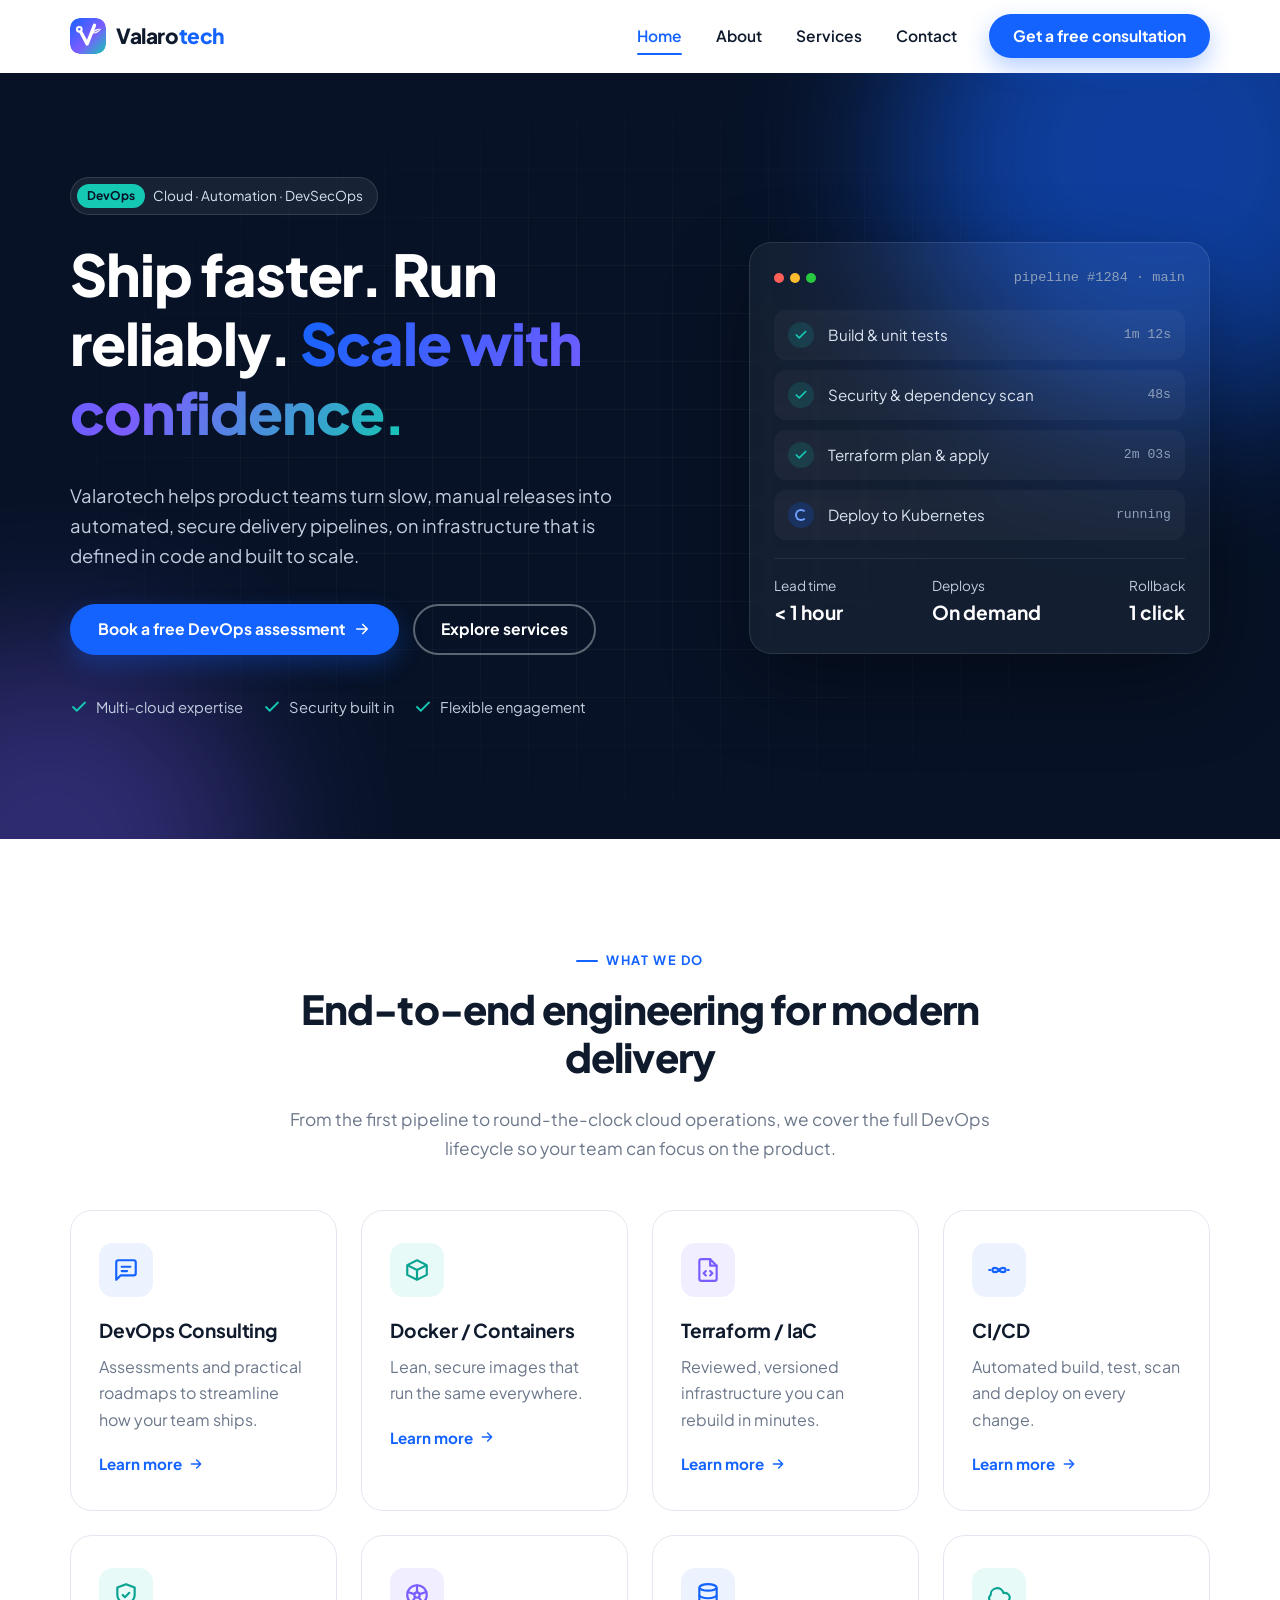
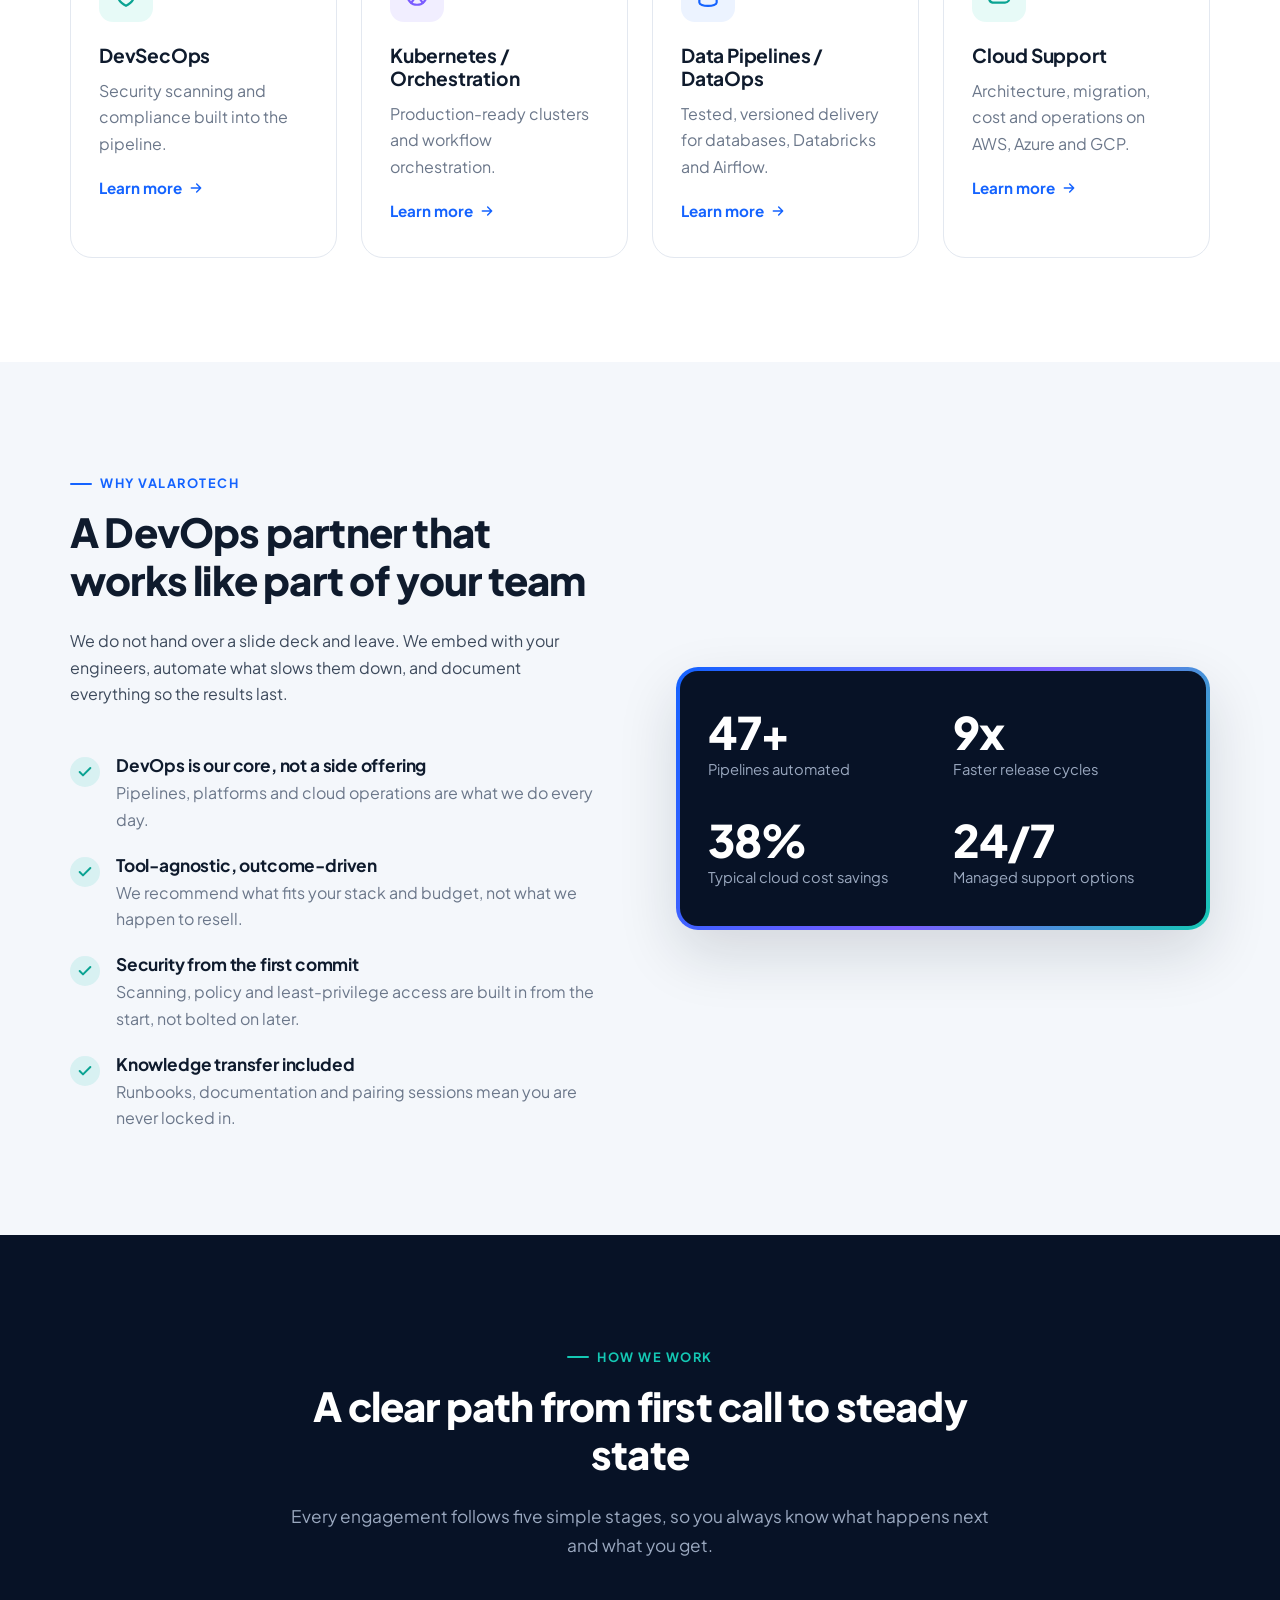
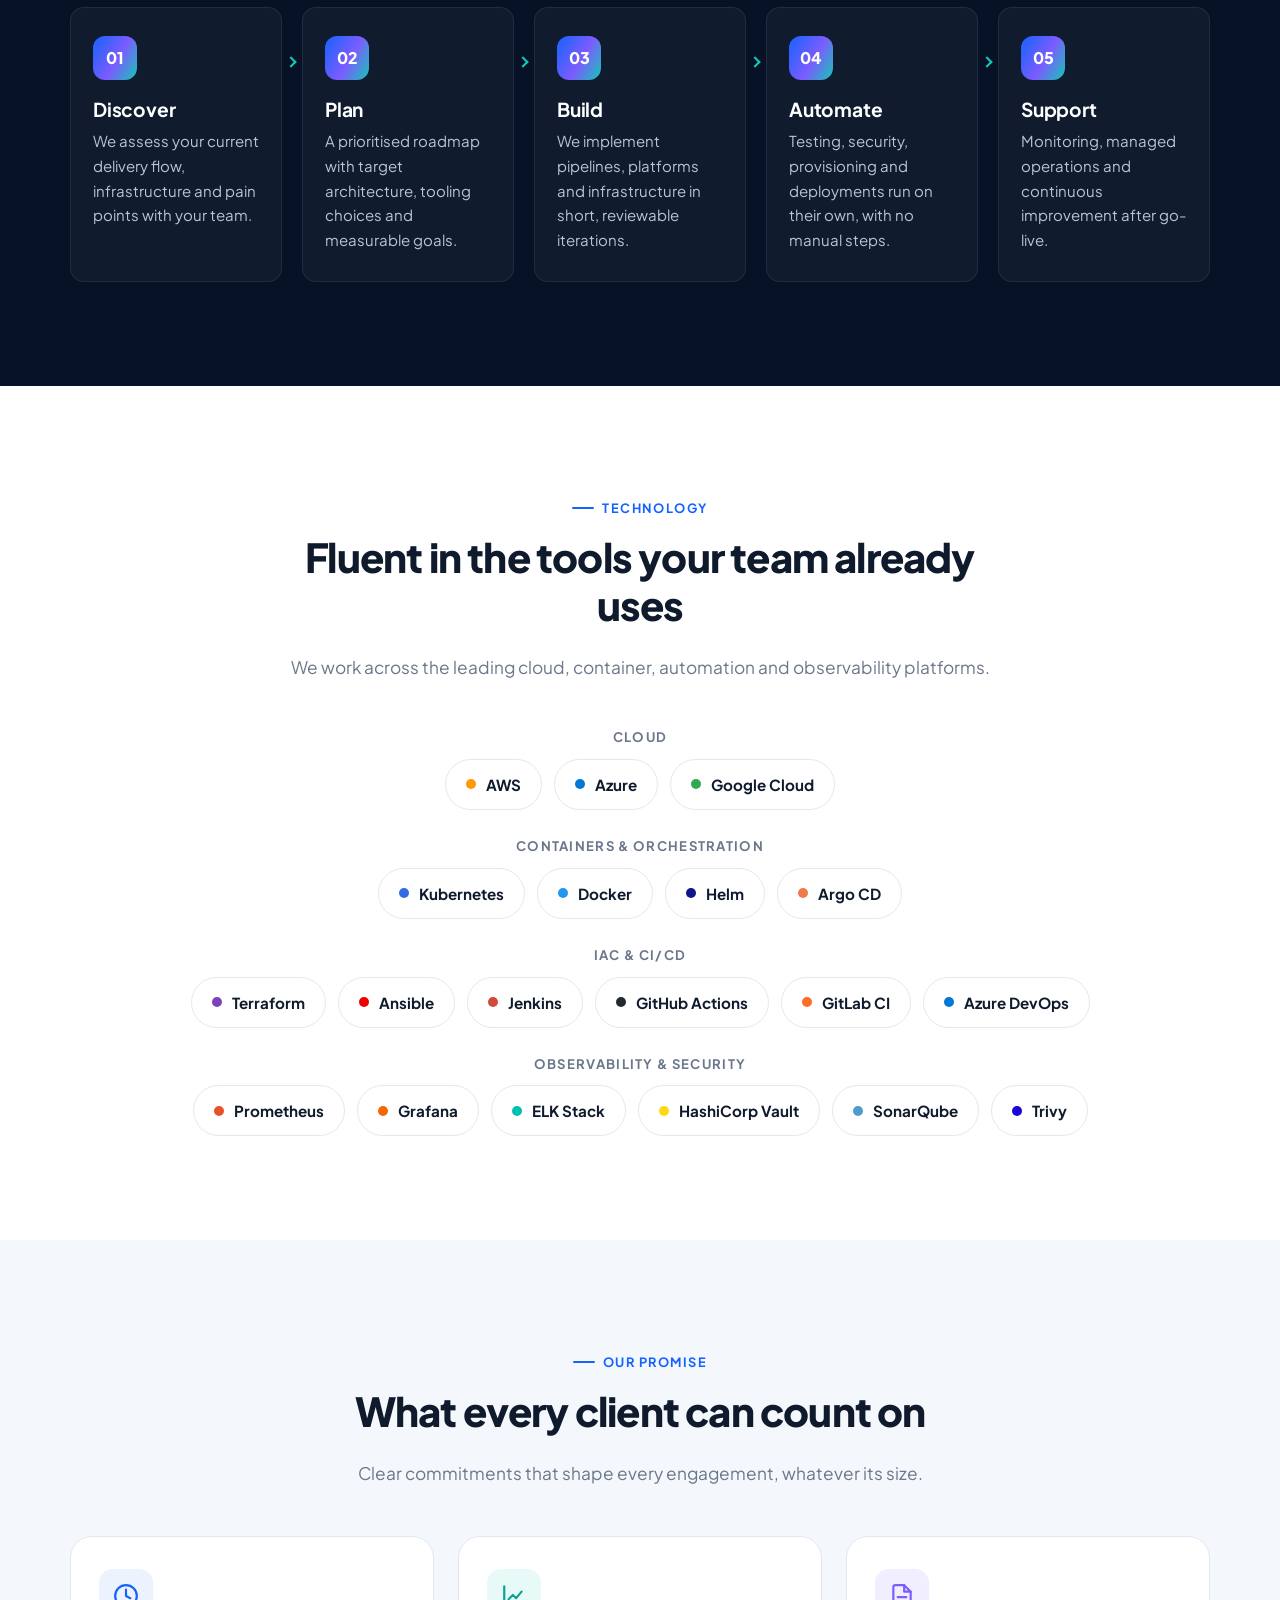
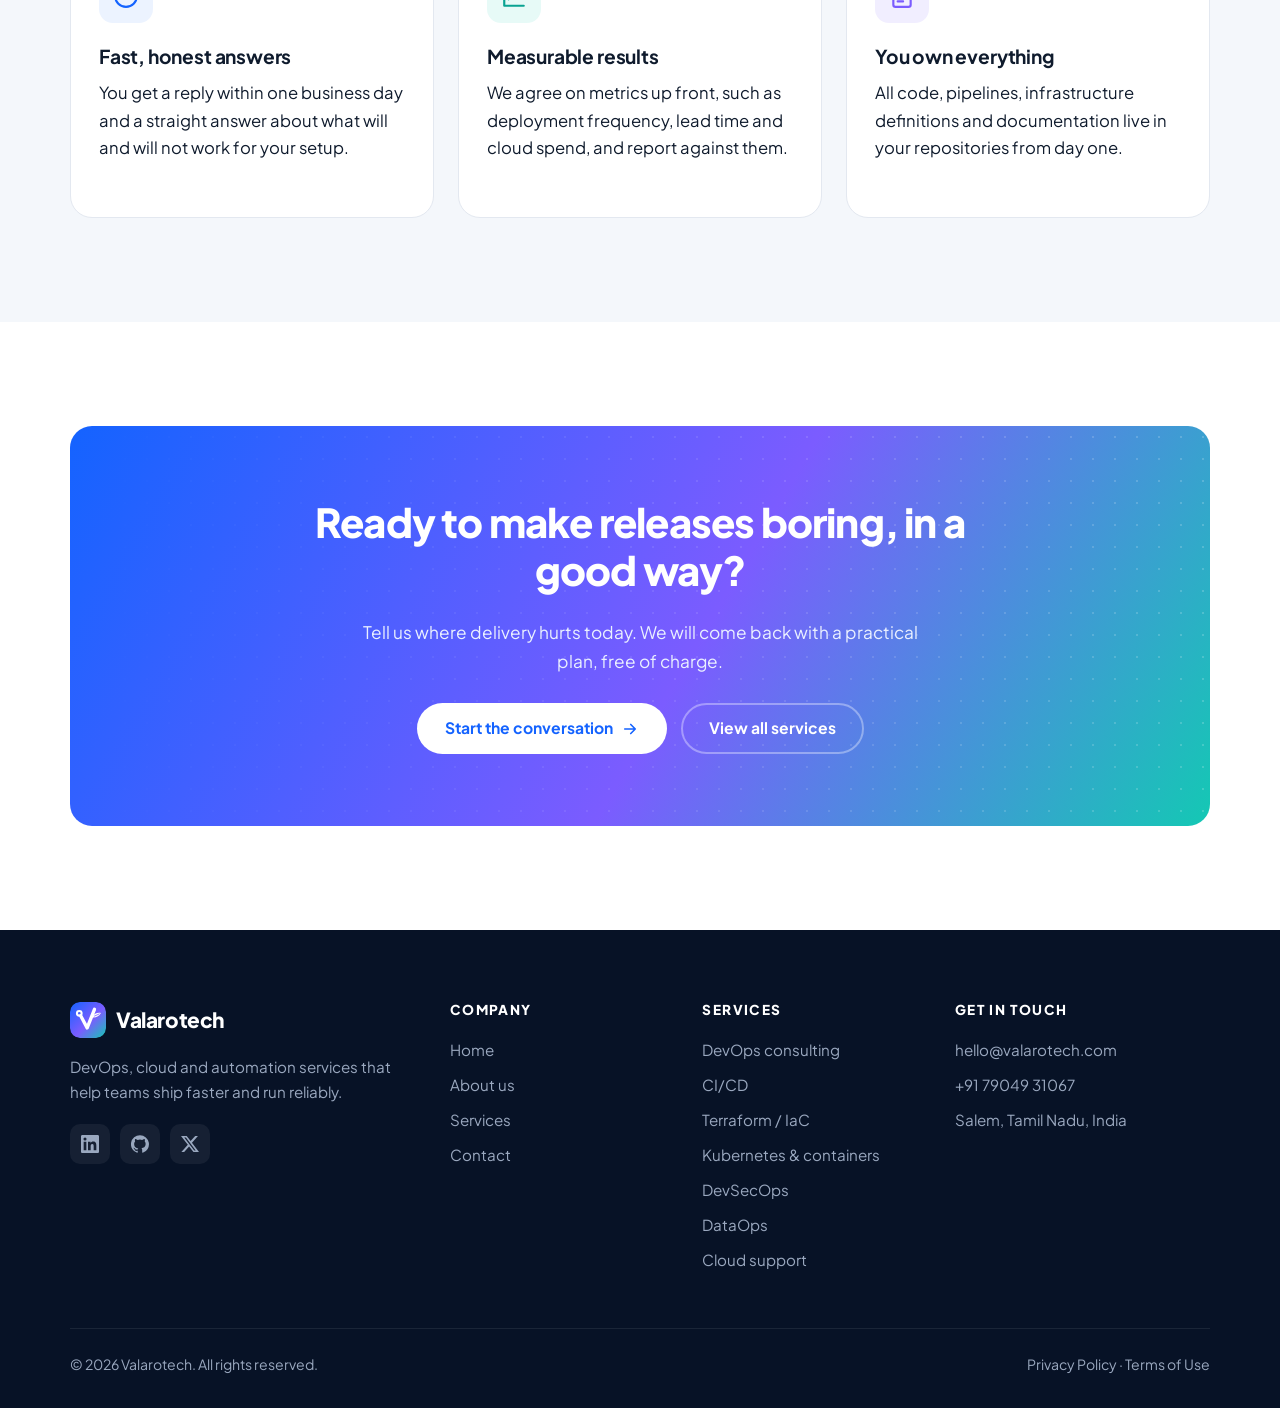
==== commit ba6e08e2: "Use hello@valarotech.com as the public contact email Co-Authored-By: Claude Opus 5.5 <noreply@anthro" ====
--- a/index.html
+++ b/index.html
@@ -32,7 +32,7 @@
   "logo": "https://valarotech.com/assets/brand/valarotech-icon-512.png",
   "image": "https://valarotech.com/assets/brand/valarotech-og.png",
   "description": "DevOps, cloud, infrastructure automation, DevSecOps, software development and DevOps training services.",
-  "email": "karthikeyanp@valarotech.com",
+  "email": "hello@valarotech.com",
   "telephone": "+91-79049-31067",
   "address": {
     "@type": "PostalAddress",
@@ -402,7 +402,7 @@
           <h4>Get in touch</h4>
           <!-- Contact details: update here and on contact.html -->
           <ul>
-            <li><a href="mailto:karthikeyanp@valarotech.com">karthikeyanp@valarotech.com</a></li>
+            <li><a href="mailto:hello@valarotech.com">hello@valarotech.com</a></li>
             <li><a href="tel:+917904931067">+91 79049 31067</a></li>
             <li>Salem, Tamil Nadu, India</li>
           </ul>
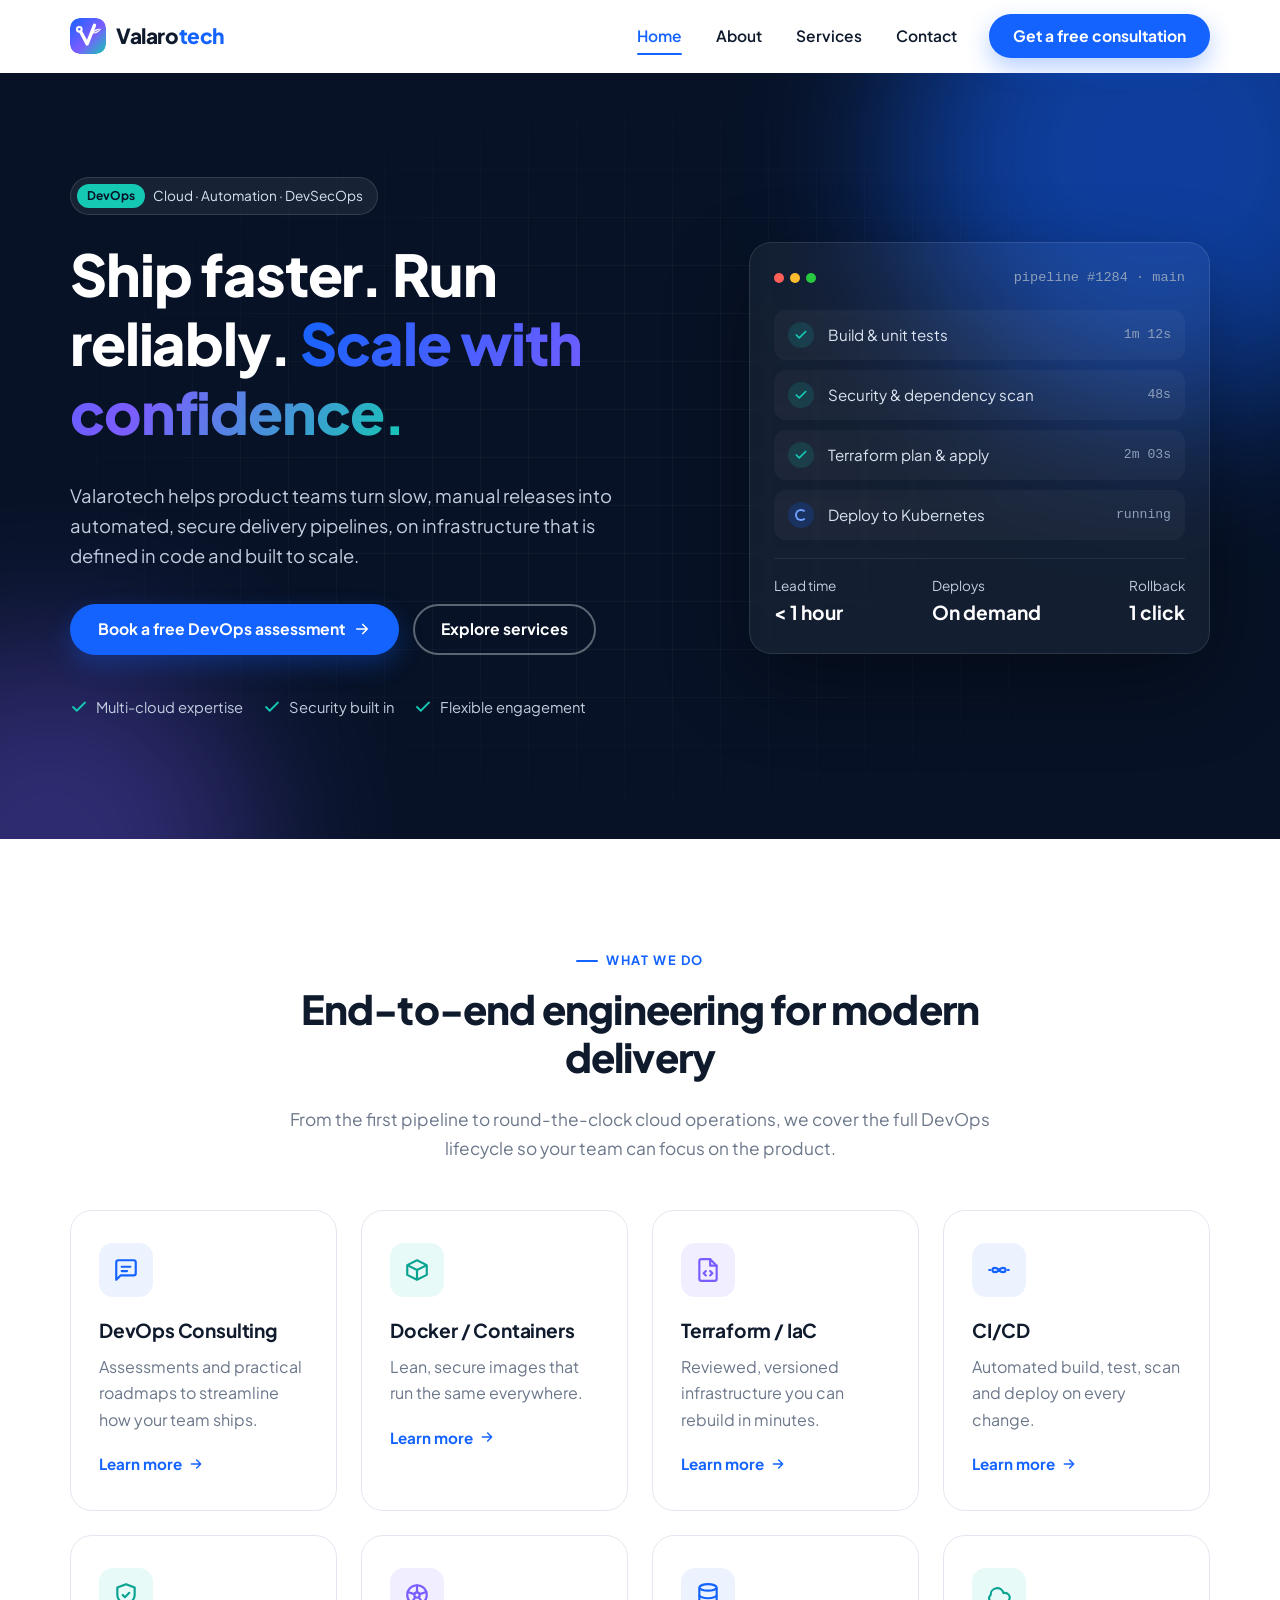
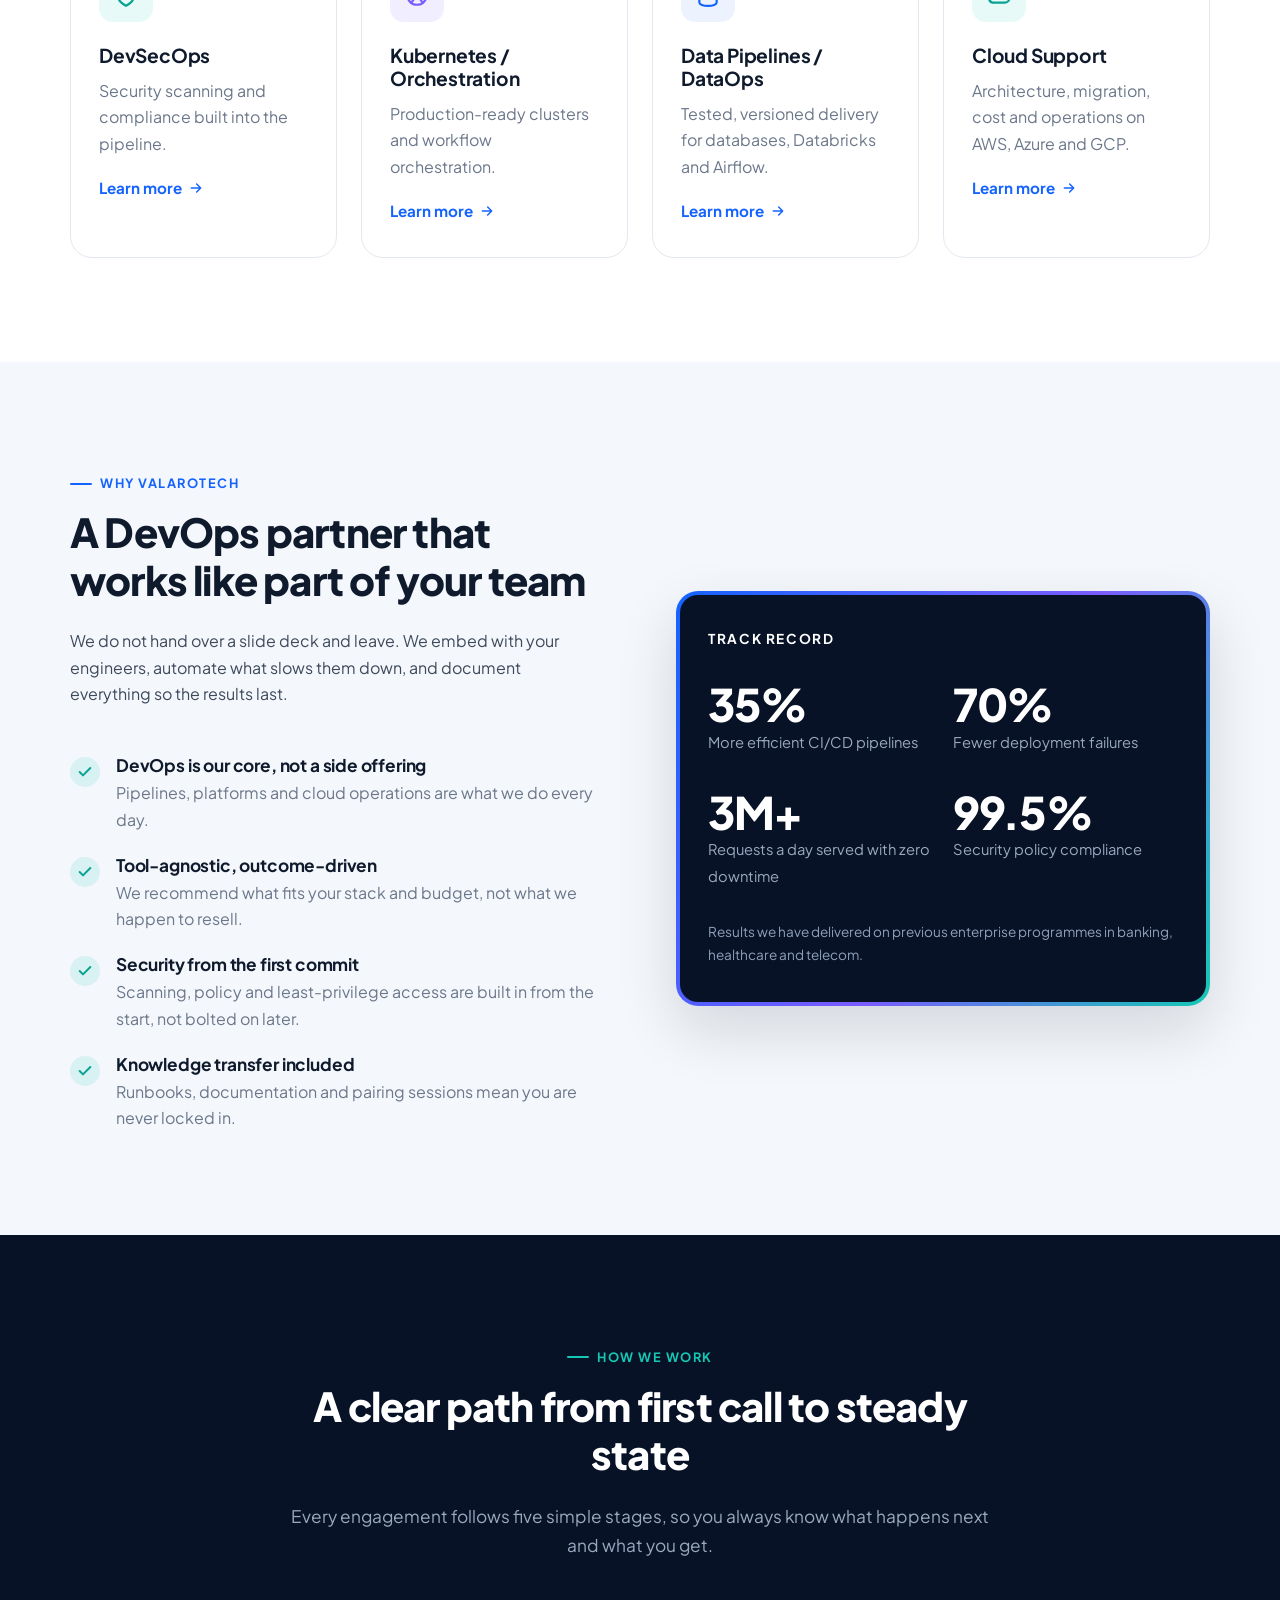
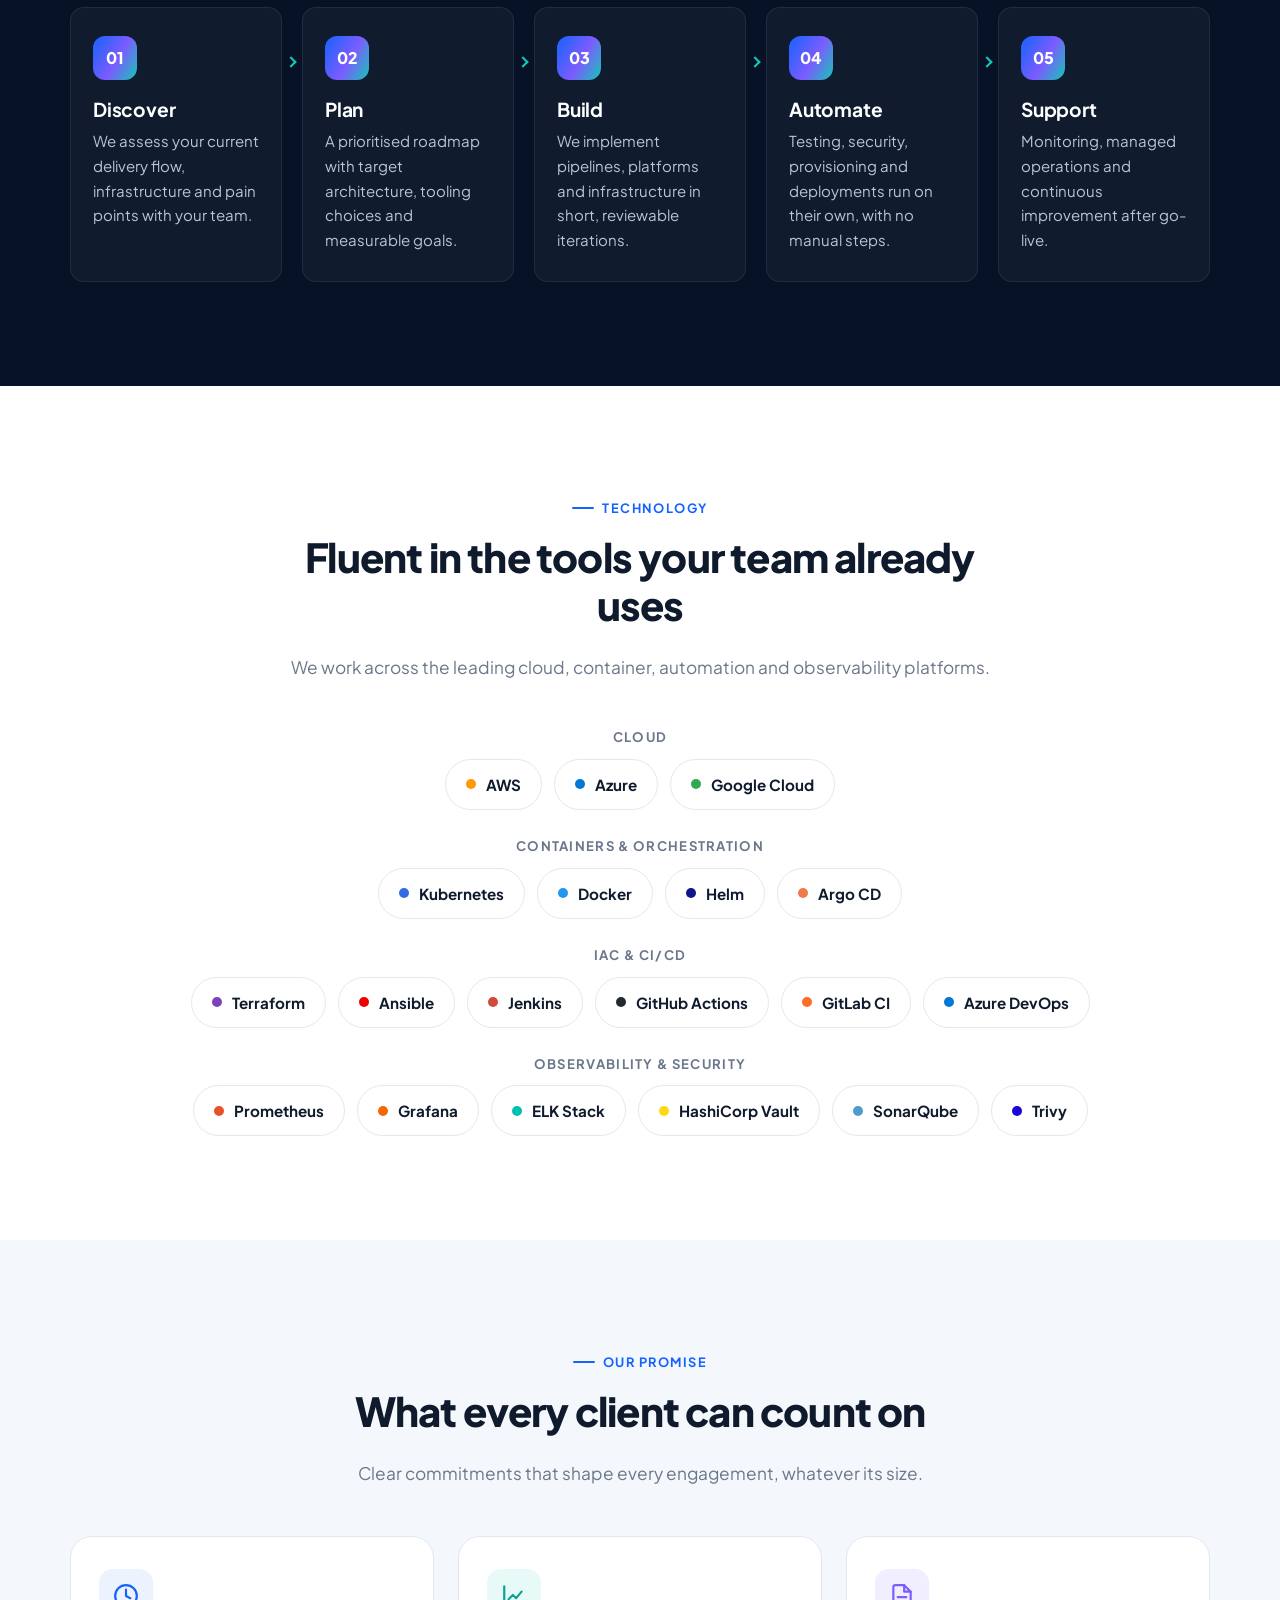
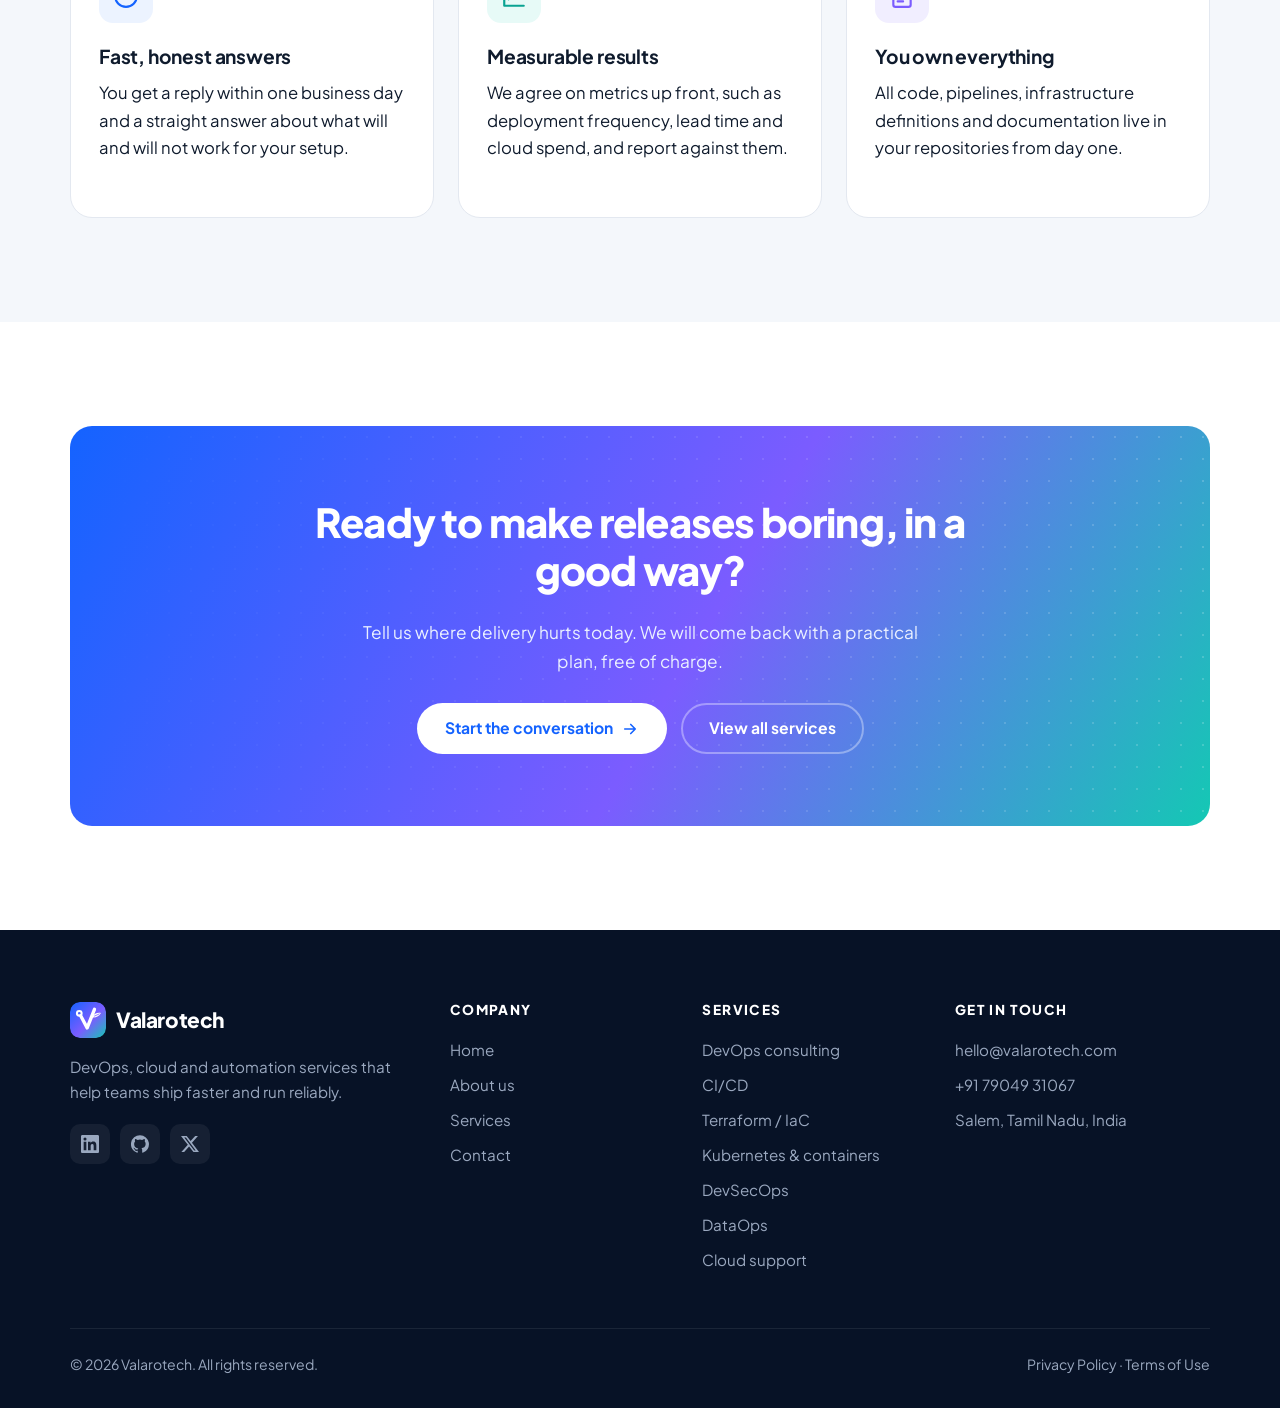
==== commit ea757317: "Home: replace placeholder stats with a real Track record block Co-Authored-By: Claude Opus 5.5 <nore" ====
--- a/index.html
+++ b/index.html
@@ -203,13 +203,14 @@
           </ul>
         </div>
 
-        <!-- PLACEHOLDER STATS: replace with real figures (see README) -->
         <div class="stat-panel reveal">
           <div class="stat-panel-inner">
-            <div class="stat"><strong data-count="50" data-suffix="+">50+</strong><span>Pipelines automated</span></div>
-            <div class="stat"><strong data-count="10" data-suffix="x">10x</strong><span>Faster release cycles</span></div>
-            <div class="stat"><strong data-count="40" data-suffix="%">40%</strong><span>Typical cloud cost savings</span></div>
-            <div class="stat"><strong>24/7</strong><span>Managed support options</span></div>
+            <h3 class="stat-title">Track record</h3>
+            <div class="stat"><strong data-count="35" data-suffix="%">35%</strong><span>More efficient CI/CD pipelines</span></div>
+            <div class="stat"><strong data-count="70" data-suffix="%">70%</strong><span>Fewer deployment failures</span></div>
+            <div class="stat"><strong data-count="3" data-suffix="M+">3M+</strong><span>Requests a day served with zero downtime</span></div>
+            <div class="stat"><strong>99.5%</strong><span>Security policy compliance</span></div>
+            <p class="stat-note">Results we have delivered on previous enterprise programmes in banking, healthcare and telecom.</p>
           </div>
         </div>
       </div>
--- a/assets/css/style.css
+++ b/assets/css/style.css
@@ -1004,3 +1004,6 @@
 }
 .mv-panel-card h3 { color: #fff; margin-bottom: 6px; }
 .mv-panel-card p { margin: 0; color: #c3cde0; }
+
+.stat-title { grid-column: 1 / -1; margin: 0; color: #fff; font-size: 0.85rem; letter-spacing: 0.12em; text-transform: uppercase; }
+.stat-note { font-size: 0.85rem; color: #8fa0bb; }
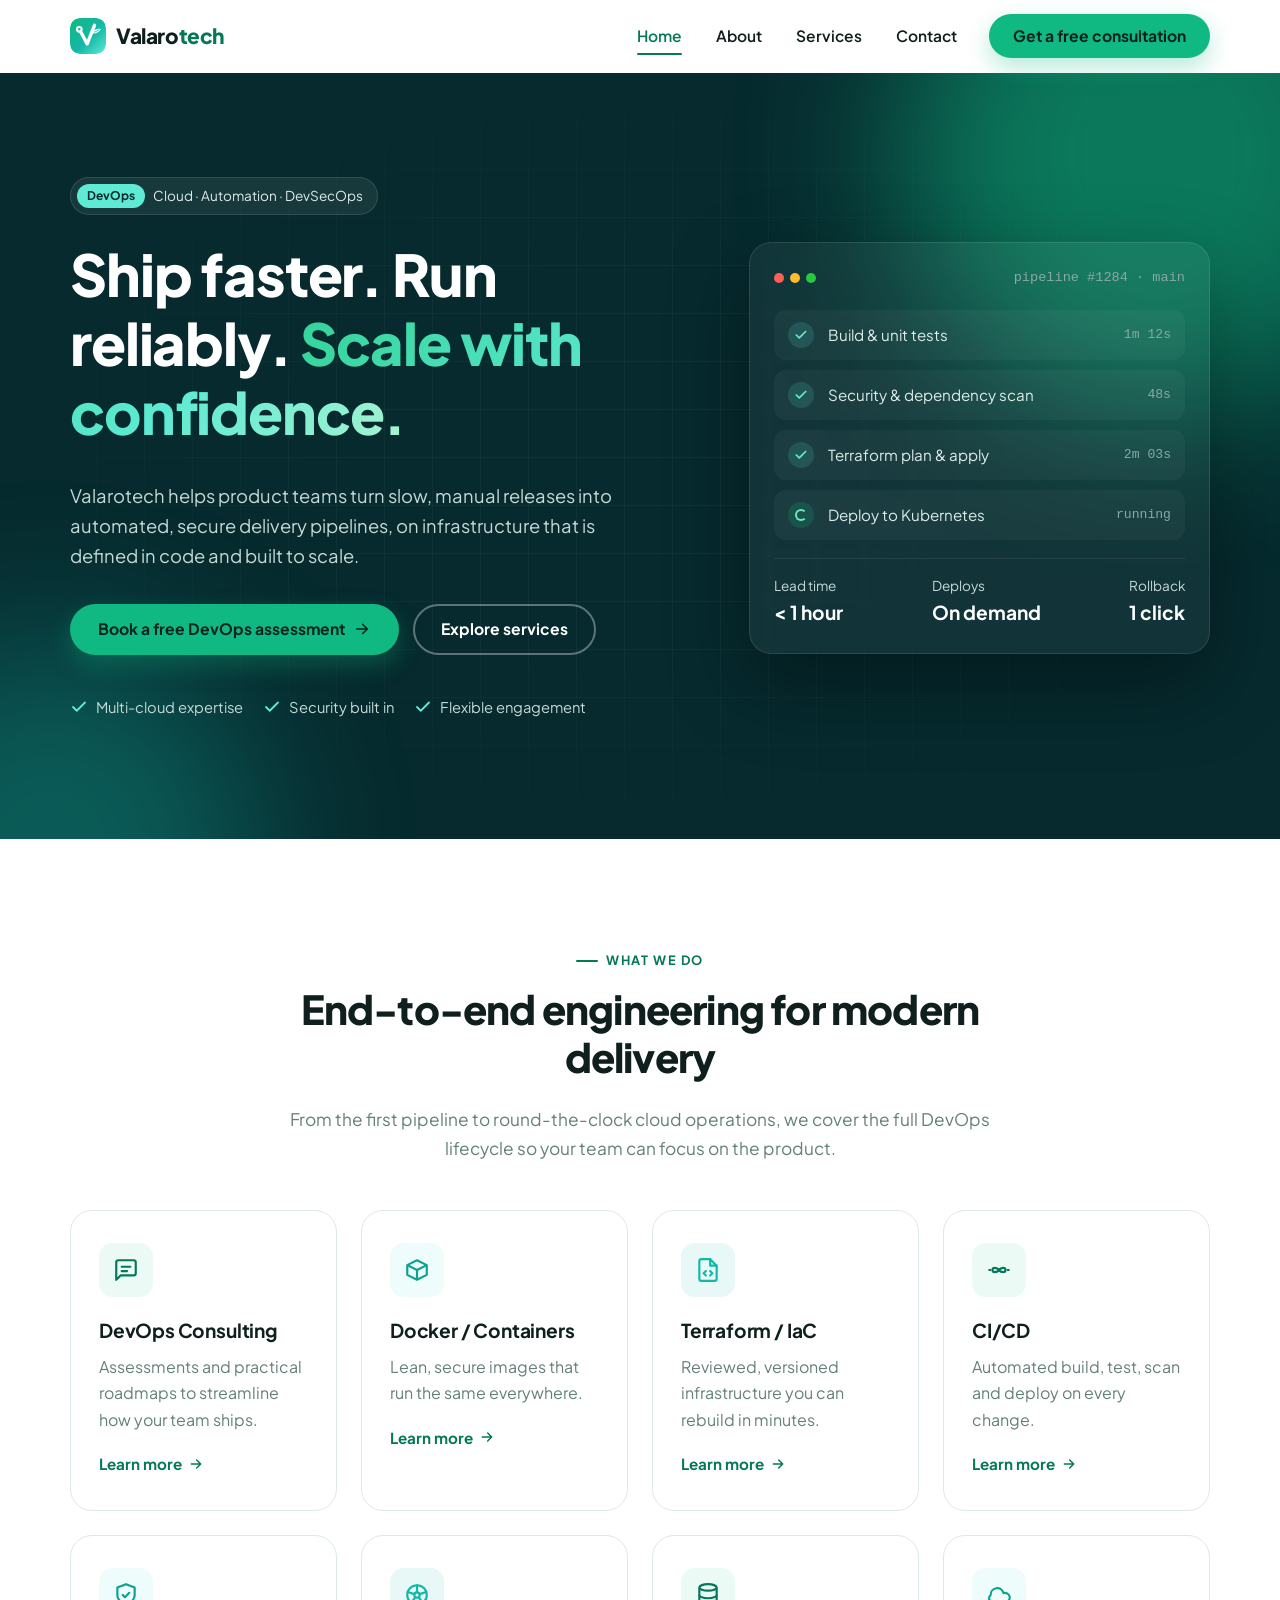
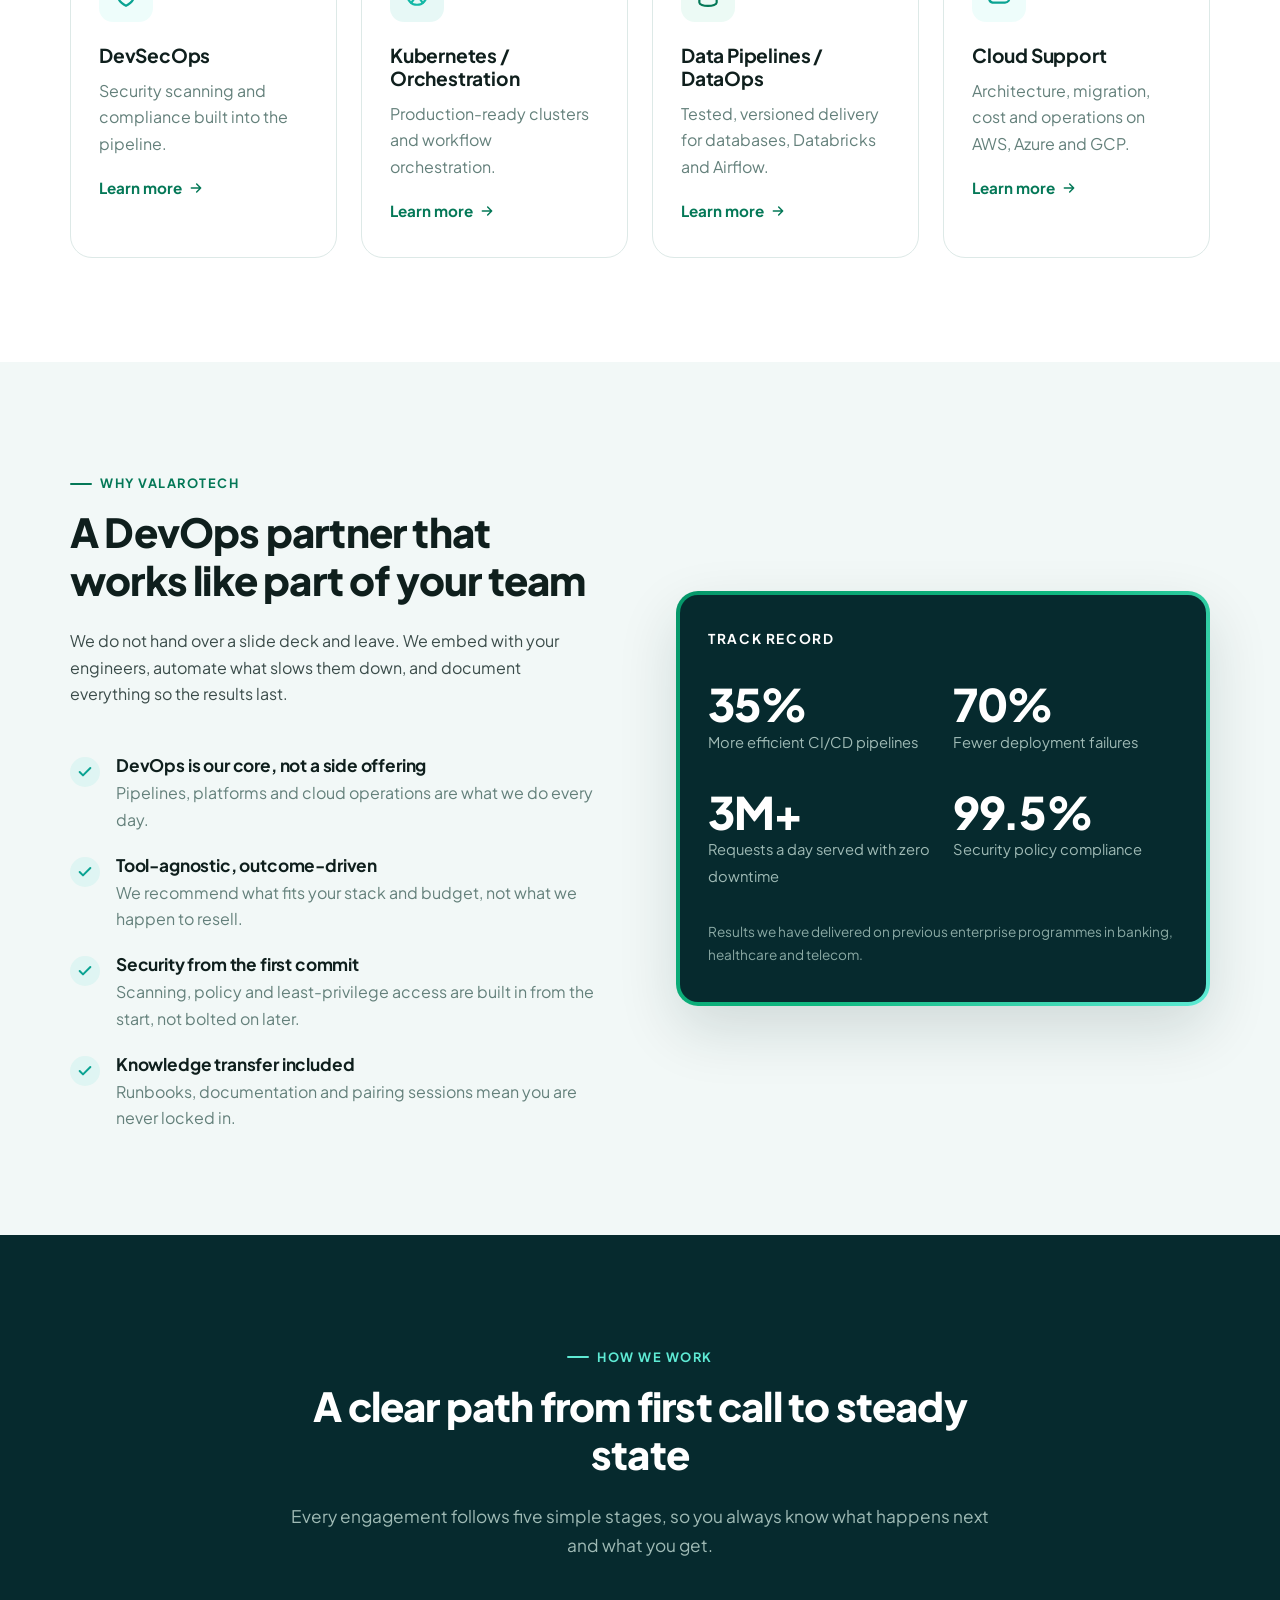
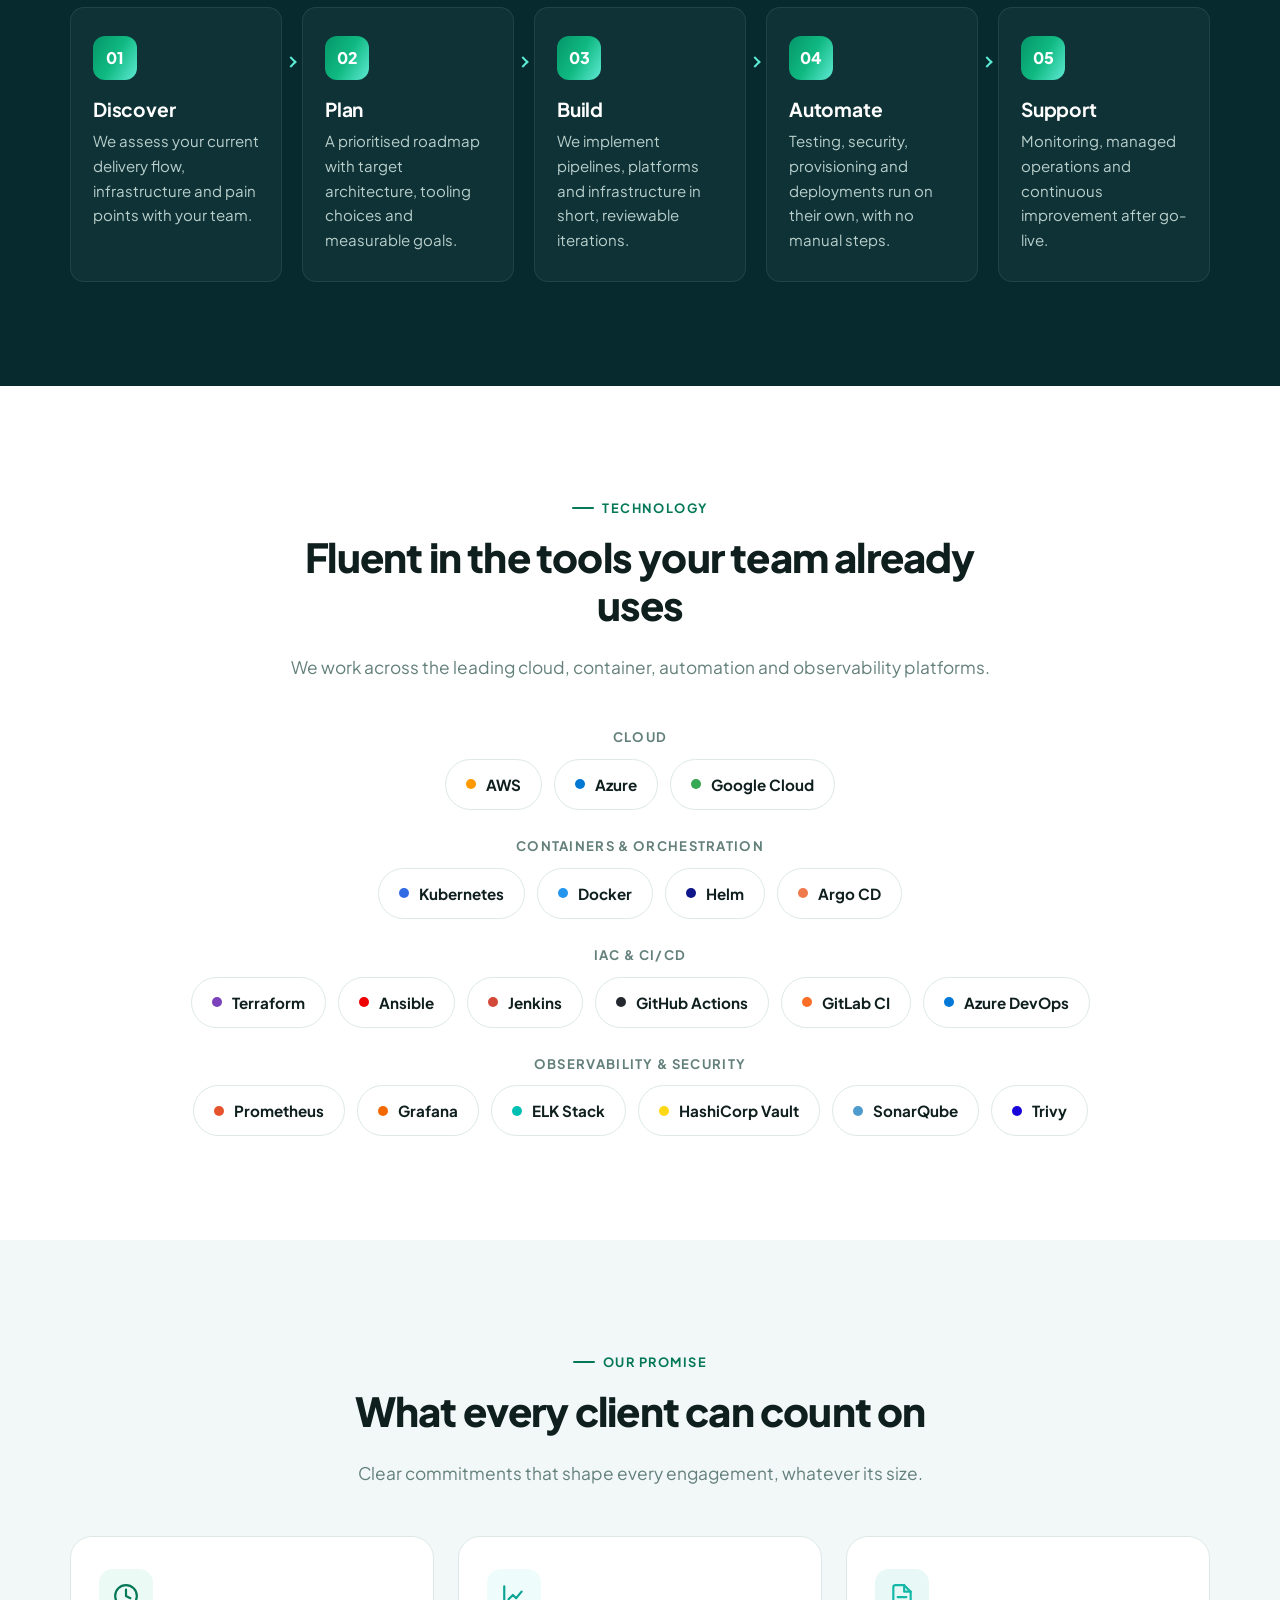
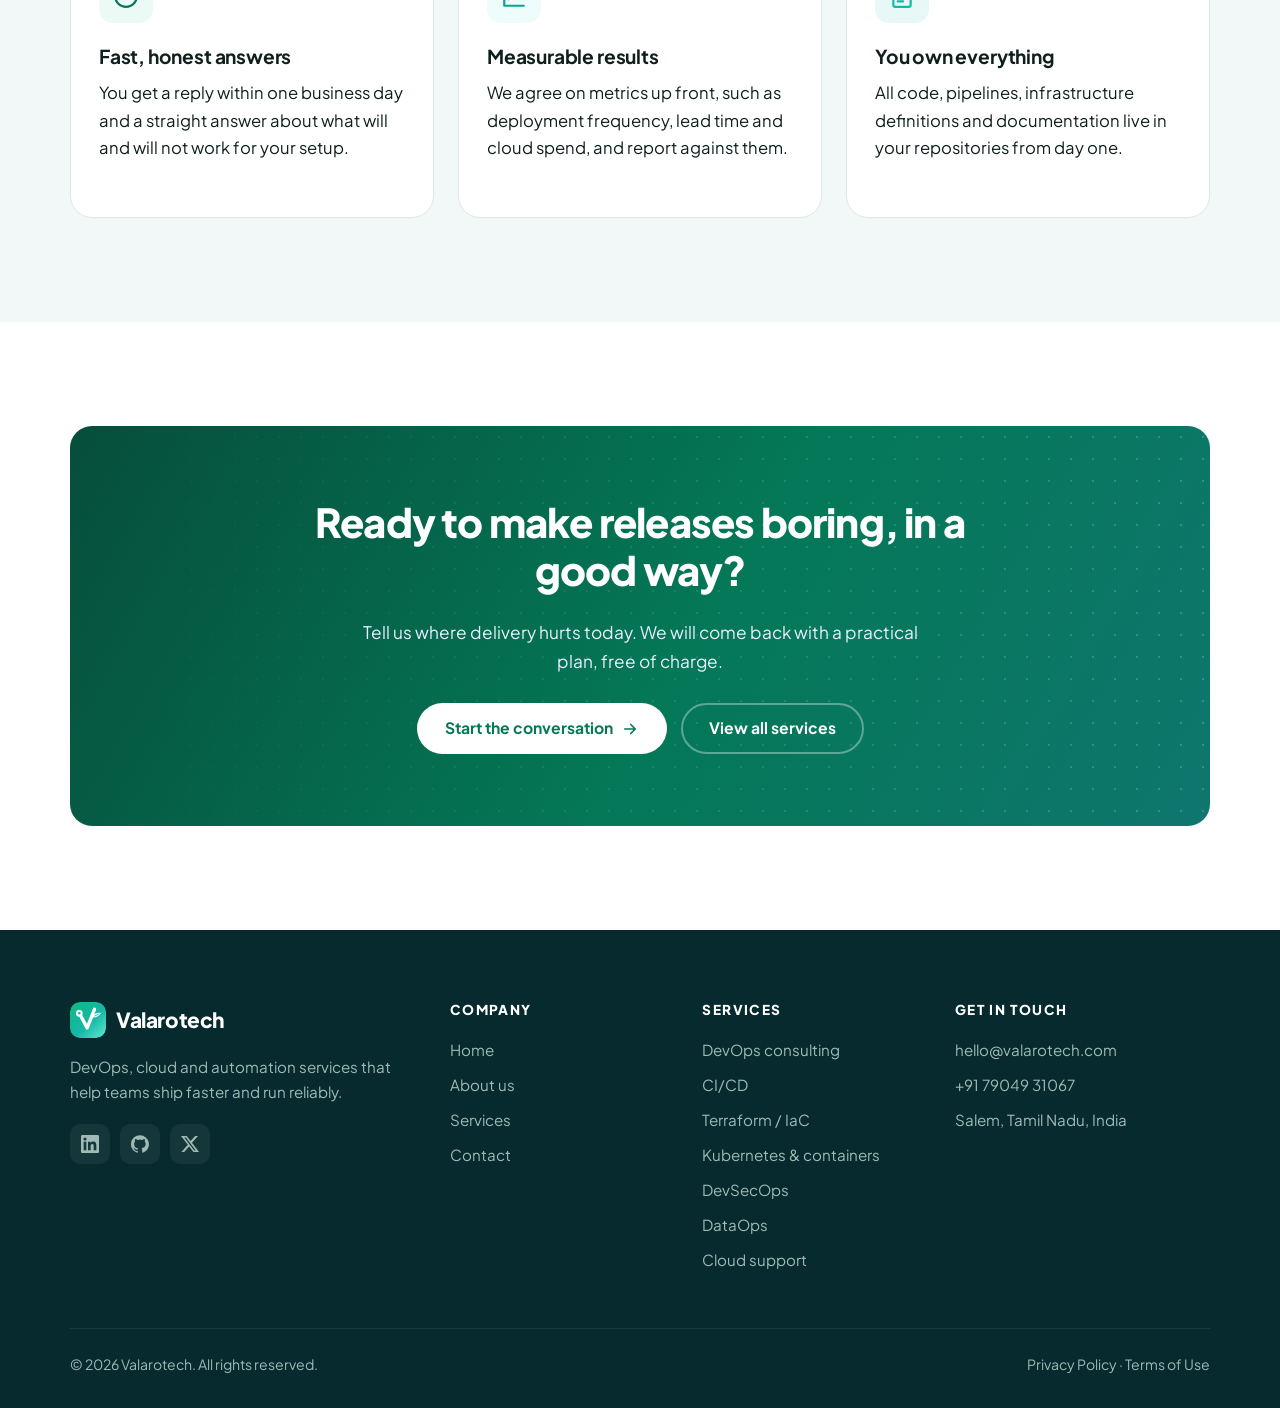
==== commit a52f5f6d: "Teal & emerald theme (preview, not pushed) Co-Authored-By: Claude Opus 5.5 <noreply@anthropic.com>" ====
--- a/index.html
+++ b/index.html
@@ -16,7 +16,7 @@
   <meta property="og:site_name" content="Valarotech">
   <meta name="twitter:card" content="summary_large_image">
   <meta name="twitter:site" content="@Valarotech">
-  <meta name="theme-color" content="#071226">
+  <meta name="theme-color" content="#062a2e">
   <link rel="icon" href="assets/img/favicon.svg" type="image/svg+xml">
   <link rel="apple-touch-icon" href="assets/brand/valarotech-icon-512.png">
   <link rel="preconnect" href="https://fonts.googleapis.com">
--- a/assets/css/style.css
+++ b/assets/css/style.css
@@ -4,25 +4,25 @@
    ========================================================================== */
 
 :root {
-  --navy-900: #071226;
-  --navy-800: #0b1b36;
-  --navy-700: #12274a;
-  --ink: #0f1b2d;
-  --text: #3d4a5c;
-  --muted: #6b778a;
-  --line: #e3e8f0;
+  --navy-900: #062a2e;
+  --navy-800: #0a3337;
+  --navy-700: #0d3b40;
+  --ink: #0f1f1d;
+  --text: #3b4c4a;
+  --muted: #64807b;
+  --line: #dde9e7;
   --bg: #ffffff;
-  --bg-soft: #f4f7fb;
-  --primary: #1463ff;
-  --primary-dark: #0b4ad1;
-  --accent: #14c8b4;
-  --accent-2: #7b5cff;
-  --gradient: linear-gradient(120deg, #1463ff 0%, #7b5cff 55%, #14c8b4 100%);
+  --bg-soft: #f2f8f7;
+  --primary: #10b981;
+  --primary-dark: #059669;
+  --accent: #5eead4;
+  --accent-2: #14b8a6;
+  --gradient: linear-gradient(120deg, #10b981 0%, #14b8a6 55%, #5eead4 100%);
   --radius: 14px;
   --radius-lg: 22px;
-  --shadow-sm: 0 2px 8px rgba(15, 27, 45, 0.06);
-  --shadow: 0 12px 32px rgba(15, 27, 45, 0.08);
-  --shadow-lg: 0 24px 60px rgba(15, 27, 45, 0.14);
+  --shadow-sm: 0 2px 8px rgba(6, 42, 46, 0.06);
+  --shadow: 0 12px 32px rgba(6, 42, 46, 0.08);
+  --shadow-lg: 0 24px 60px rgba(6, 42, 46, 0.14);
   --container: 1180px;
   --header-h: 72px;
   --font: "Plus Jakarta Sans", system-ui, -apple-system, "Segoe UI", Roboto, sans-serif;
@@ -103,7 +103,7 @@
 .btn-primary {
   background: var(--primary);
   color: #fff;
-  box-shadow: 0 10px 24px rgba(20, 99, 255, 0.3);
+  box-shadow: 0 10px 24px rgba(16, 185, 129, 0.3);
 }
 .btn-primary:hover { background: var(--primary-dark); color: #fff; transform: translateY(-2px); }
 .btn-outline { border-color: rgba(255, 255, 255, 0.35); color: #fff; }
@@ -252,7 +252,7 @@
 /* ---------- Sections ---------- */
 .section { padding: 72px 0; }
 .section-soft { background: var(--bg-soft); }
-.section-dark { background: var(--navy-900); color: #b9c4d6; }
+.section-dark { background: var(--navy-900); color: #b8cfcb; }
 .section-dark h2, .section-dark h3 { color: #fff; }
 @media (min-width: 900px) { .section { padding: 104px 0; } }
 
@@ -280,7 +280,7 @@
 .section-head.center { text-align: center; margin-left: auto; margin-right: auto; }
 .section-head.center .eyebrow { justify-content: center; }
 .section-head p { font-size: 1.08rem; color: var(--muted); }
-.section-dark .section-head p { color: #9aa8bf; }
+.section-dark .section-head p { color: #9fbab5; }
 
 .gradient-text {
   background: var(--gradient);
@@ -294,7 +294,7 @@
   position: relative;
   overflow: hidden;
   background: var(--navy-900);
-  color: #c3cde0;
+  color: #c5d9d6;
   padding: 72px 0 88px;
 }
 .hero::before,
@@ -306,8 +306,8 @@
   opacity: 0.55;
   pointer-events: none;
 }
-.hero::before { width: 520px; height: 520px; background: #1463ff; top: -180px; right: -140px; }
-.hero::after { width: 420px; height: 420px; background: #7b5cff; bottom: -220px; left: -160px; opacity: 0.35; }
+.hero::before { width: 520px; height: 520px; background: #10b981; top: -180px; right: -140px; }
+.hero::after { width: 420px; height: 420px; background: #14b8a6; bottom: -220px; left: -160px; opacity: 0.35; }
 .hero-grid-bg {
   position: absolute;
   inset: 0;
@@ -343,7 +343,7 @@
   background: rgba(255, 255, 255, 0.07);
   border: 1px solid rgba(255, 255, 255, 0.12);
   font-size: 0.85rem;
-  color: #dbe3f0;
+  color: #dcebe8;
   margin-bottom: 24px;
 }
 .pill b {
@@ -374,7 +374,7 @@
 .dots i { width: 10px; height: 10px; border-radius: 50%; background: #ff5f57; display: block; }
 .dots i:nth-child(2) { background: #febc2e; }
 .dots i:nth-child(3) { background: #28c840; }
-.pipeline-top code { color: #8fa0bb; font-family: ui-monospace, "SF Mono", Consolas, monospace; }
+.pipeline-top code { color: #8aa9a4; font-family: ui-monospace, "SF Mono", Consolas, monospace; }
 .stage {
   display: flex;
   align-items: center;
@@ -383,7 +383,7 @@
   border-radius: 12px;
   background: rgba(255, 255, 255, 0.04);
   margin-bottom: 10px;
-  color: #dbe3f0;
+  color: #dcebe8;
   font-size: 0.95rem;
 }
 .stage .status {
@@ -392,13 +392,13 @@
   border-radius: 50%;
   display: grid;
   place-items: center;
-  background: rgba(20, 200, 180, 0.15);
+  background: rgba(94, 234, 212, 0.15);
   color: var(--accent);
   flex-shrink: 0;
 }
 .stage .status svg { width: 14px; height: 14px; }
-.stage .time { margin-left: auto; color: #8fa0bb; font-size: 0.82rem; font-family: ui-monospace, Consolas, monospace; }
-.stage.running .status { background: rgba(20, 99, 255, 0.2); color: #6fa0ff; }
+.stage .time { margin-left: auto; color: #8aa9a4; font-size: 0.82rem; font-family: ui-monospace, Consolas, monospace; }
+.stage.running .status { background: rgba(16, 185, 129, 0.2); color: #6ee7b7; }
 .stage.running .status::after {
   content: "";
   width: 12px;
@@ -429,7 +429,7 @@
   position: relative;
   overflow: hidden;
   background: var(--navy-900);
-  color: #c3cde0;
+  color: #c5d9d6;
   padding: 72px 0;
 }
 .page-hero::before {
@@ -438,7 +438,7 @@
   width: 460px;
   height: 460px;
   border-radius: 50%;
-  background: #1463ff;
+  background: #10b981;
   filter: blur(90px);
   opacity: 0.45;
   top: -220px;
@@ -447,8 +447,8 @@
 .page-hero .container { position: relative; }
 .page-hero h1 { color: #fff; max-width: 820px; }
 .page-hero p { font-size: 1.12rem; max-width: 640px; margin: 0; }
-.breadcrumb { font-size: 0.88rem; margin-bottom: 18px; color: #8fa0bb; }
-.breadcrumb a { color: #c3cde0; }
+.breadcrumb { font-size: 0.88rem; margin-bottom: 18px; color: #8aa9a4; }
+.breadcrumb a { color: #c5d9d6; }
 @media (min-width: 900px) { .page-hero { padding: 96px 0; } }
 
 /* ---------- Grids & cards ---------- */
@@ -477,13 +477,13 @@
   border-radius: 14px;
   display: grid;
   place-items: center;
-  background: rgba(20, 99, 255, 0.08);
+  background: rgba(16, 185, 129, 0.08);
   color: var(--primary);
   margin-bottom: 22px;
 }
 .icon-box svg { width: 26px; height: 26px; }
-.icon-box.teal { background: rgba(20, 200, 180, 0.1); color: #0aa392; }
-.icon-box.violet { background: rgba(123, 92, 255, 0.1); color: var(--accent-2); }
+.icon-box.teal { background: rgba(94, 234, 212, 0.1); color: #0aa392; }
+.icon-box.violet { background: rgba(20, 184, 166, 0.1); color: var(--accent-2); }
 
 .link-arrow {
   display: inline-flex;
@@ -510,7 +510,7 @@
   border-radius: 50%;
   display: grid;
   place-items: center;
-  background: rgba(20, 200, 180, 0.12);
+  background: rgba(94, 234, 212, 0.12);
   color: #0aa392;
   margin-top: 2px;
 }
@@ -540,8 +540,8 @@
   line-height: 1.1;
   letter-spacing: -0.03em;
 }
-.stat span { color: #9aa8bf; font-size: 0.92rem; }
-.stat-note { grid-column: 1 / -1; font-size: 0.78rem; color: #6b7a93; margin: 0; }
+.stat span { color: #9fbab5; font-size: 0.92rem; }
+.stat-note { grid-column: 1 / -1; font-size: 0.78rem; color: #6f8c87; margin: 0; }
 
 /* ---------- Process ---------- */
 .process { display: grid; gap: 20px; counter-reset: step; position: relative; }
@@ -555,7 +555,7 @@
   border: 1px solid rgba(255, 255, 255, 0.08);
   transition: background 0.25s ease, border-color 0.25s ease;
 }
-.step:hover { background: rgba(255, 255, 255, 0.07); border-color: rgba(20, 200, 180, 0.4); }
+.step:hover { background: rgba(255, 255, 255, 0.07); border-color: rgba(94, 234, 212, 0.4); }
 .step-num {
   display: inline-grid;
   place-items: center;
@@ -675,7 +675,7 @@
   background: var(--bg-soft);
   border: 1px solid var(--line);
 }
-.mv-card.dark { background: var(--navy-900); border-color: var(--navy-900); color: #b9c4d6; }
+.mv-card.dark { background: var(--navy-900); border-color: var(--navy-900); color: #b8cfcb; }
 .mv-card.dark h3 { color: #fff; }
 .mv-card p:last-child { margin: 0; }
 
@@ -683,7 +683,7 @@
   border-radius: var(--radius-lg);
   background: var(--navy-900);
   padding: 32px;
-  color: #b9c4d6;
+  color: #b8cfcb;
   position: relative;
   overflow: hidden;
 }
@@ -692,7 +692,7 @@
   position: absolute;
   width: 300px;
   height: 300px;
-  background: #7b5cff;
+  background: #14b8a6;
   filter: blur(80px);
   opacity: 0.4;
   border-radius: 50%;
@@ -711,7 +711,7 @@
   height: 12px;
   border-radius: 50%;
   background: var(--accent);
-  box-shadow: 0 0 0 4px rgba(20, 200, 180, 0.2);
+  box-shadow: 0 0 0 4px rgba(94, 234, 212, 0.2);
 }
 .timeline li:not(:last-child)::after {
   content: "";
@@ -831,7 +831,7 @@
   outline: none;
   border-color: var(--primary);
   background: #fff;
-  box-shadow: 0 0 0 4px rgba(20, 99, 255, 0.12);
+  box-shadow: 0 0 0 4px rgba(16, 185, 129, 0.12);
 }
 .field.invalid input,
 .field.invalid select,
@@ -846,7 +846,7 @@
   border-radius: 12px;
   font-weight: 600;
 }
-.form-status.success { display: block; background: rgba(20, 200, 180, 0.12); color: #08786c; }
+.form-status.success { display: block; background: rgba(94, 234, 212, 0.12); color: #08786c; }
 .form-status.error { display: block; background: rgba(229, 72, 77, 0.1); color: #b4262b; }
 
 .contact-info { display: grid; gap: 16px; align-content: start; }
@@ -864,7 +864,7 @@
 .info-item a { color: var(--ink); font-weight: 600; }
 
 /* ---------- Footer ---------- */
-.site-footer { background: var(--navy-900); color: #9aa8bf; padding: 72px 0 32px; font-size: 0.95rem; }
+.site-footer { background: var(--navy-900); color: #9fbab5; padding: 72px 0 32px; font-size: 0.95rem; }
 .footer-grid { display: grid; gap: 40px; }
 @media (min-width: 640px) { .footer-grid { grid-template-columns: 1fr 1fr; } }
 @media (min-width: 1000px) { .footer-grid { grid-template-columns: 1.6fr 1fr 1fr 1.2fr; } }
@@ -877,7 +877,7 @@
   margin-bottom: 18px;
 }
 .site-footer ul { list-style: none; padding: 0; margin: 0; display: grid; gap: 10px; }
-.site-footer a { color: #9aa8bf; }
+.site-footer a { color: #9fbab5; }
 .site-footer a:hover { color: #fff; }
 .socials { display: flex; gap: 10px; margin-top: 20px; }
 .socials a {
@@ -935,7 +935,7 @@
 .not-found .hero-actions { margin-top: 32px; }
 
 /* Footer legal links */
-.footer-legal a { color: #9aa8bf; }
+.footer-legal a { color: #9fbab5; }
 .footer-legal a:hover { color: #fff; }
 
 /* ---------- Panel layout (Services & About) ---------- */
@@ -951,7 +951,7 @@
   gap: 20px;
   padding: 16px;
   border-radius: 28px;
-  background: linear-gradient(135deg, rgba(20, 99, 255, 0.35), rgba(123, 92, 255, 0.25) 50%, rgba(20, 200, 180, 0.35));
+  background: linear-gradient(135deg, rgba(16, 185, 129, 0.35), rgba(20, 184, 166, 0.25) 50%, rgba(94, 234, 212, 0.35));
   border: 1px solid rgba(255, 255, 255, 0.12);
   box-shadow: 0 30px 80px rgba(0, 0, 0, 0.35);
 }
@@ -963,47 +963,66 @@
 }
 
 .svc-card {
-  background: rgba(7, 18, 38, 0.82);
+  background: rgba(6, 42, 46, 0.82);
   border: 1px solid rgba(255, 255, 255, 0.08);
   border-radius: 18px;
   padding: 26px 26px 22px;
   scroll-margin-top: calc(var(--header-h) + 24px);
   transition: transform 0.25s ease, border-color 0.25s ease;
 }
-.svc-card:hover { transform: translateY(-3px); border-color: rgba(20, 200, 180, 0.5); }
+.svc-card:hover { transform: translateY(-3px); border-color: rgba(94, 234, 212, 0.5); }
 .svc-card h2 {
   font-size: 1.35rem;
   margin-bottom: 10px;
-  background: linear-gradient(120deg, #5b8cff, #9b84ff 55%, #2fd6c3);
+  background: linear-gradient(120deg, #34d399, #5eead4 55%, #a7f3d0);
   -webkit-background-clip: text;
   background-clip: text;
   color: transparent;
 }
-.svc-card p { color: #c3cde0; margin-bottom: 14px; }
+.svc-card p { color: #c5d9d6; margin-bottom: 14px; }
 .svc-tags { display: flex; flex-wrap: wrap; gap: 6px; }
 .svc-tags span {
   font-size: 0.78rem;
   font-weight: 700;
-  color: #dbe3f0;
+  color: #dcebe8;
   padding: 4px 10px;
   border-radius: 999px;
   background: rgba(255, 255, 255, 0.07);
   border: 1px solid rgba(255, 255, 255, 0.12);
 }
 
-.panel-text { color: #dbe3f0; padding: 8px 6px; }
+.panel-text { color: #dcebe8; padding: 8px 6px; }
 .panel-text h2 { color: #fff; font-size: clamp(1.6rem, 3vw, 2.1rem); }
 .panel-text p { font-size: 1.02rem; }
 .panel-text strong { color: #fff; }
 .mv-panel-card {
-  background: rgba(7, 18, 38, 0.82);
+  background: rgba(6, 42, 46, 0.82);
   border: 1px solid rgba(255, 255, 255, 0.08);
   border-radius: 18px;
   padding: 22px 24px;
   margin-top: 16px;
 }
 .mv-panel-card h3 { color: #fff; margin-bottom: 6px; }
-.mv-panel-card p { margin: 0; color: #c3cde0; }
+.mv-panel-card p { margin: 0; color: #c5d9d6; }
 
 .stat-title { grid-column: 1 / -1; margin: 0; color: #fff; font-size: 0.85rem; letter-spacing: 0.12em; text-transform: uppercase; }
-.stat-note { font-size: 0.85rem; color: #8fa0bb; }
+.stat-note { font-size: 0.85rem; color: #8aa9a4; }
+
+/* ---------- Teal & emerald theme ---------- */
+:root {
+  --primary: #047857;        /* links and text on light backgrounds (readable) */
+  --primary-dark: #065f46;
+  --cta: #10b981;            /* button background */
+  --cta-hover: #34d399;
+  --cta-text: #04221f;       /* dark text on emerald buttons */
+  --gradient: linear-gradient(120deg, #059669 0%, #10b981 50%, #5eead4 100%);
+}
+.btn-primary { background: var(--cta); color: var(--cta-text); box-shadow: 0 10px 24px rgba(16, 185, 129, 0.3); }
+.btn-primary:hover { background: var(--cta-hover); color: var(--cta-text); }
+.btn-white { color: var(--primary); }
+.service-nav a:hover, .service-nav a.active { background: var(--primary); }
+.logo span.accent { color: var(--primary); }
+.site-footer .logo span.accent { color: #5eead4; }
+.stat-panel { background: var(--gradient); }
+.cta-banner { background: linear-gradient(120deg, #064e3b 0%, #047857 55%, #0f766e 100%); }
+.hero .gradient-text, .page-hero .gradient-text, .section-dark .gradient-text { background: linear-gradient(120deg, #34d399, #5eead4 60%, #a7f3d0); -webkit-background-clip: text; background-clip: text; color: transparent; }
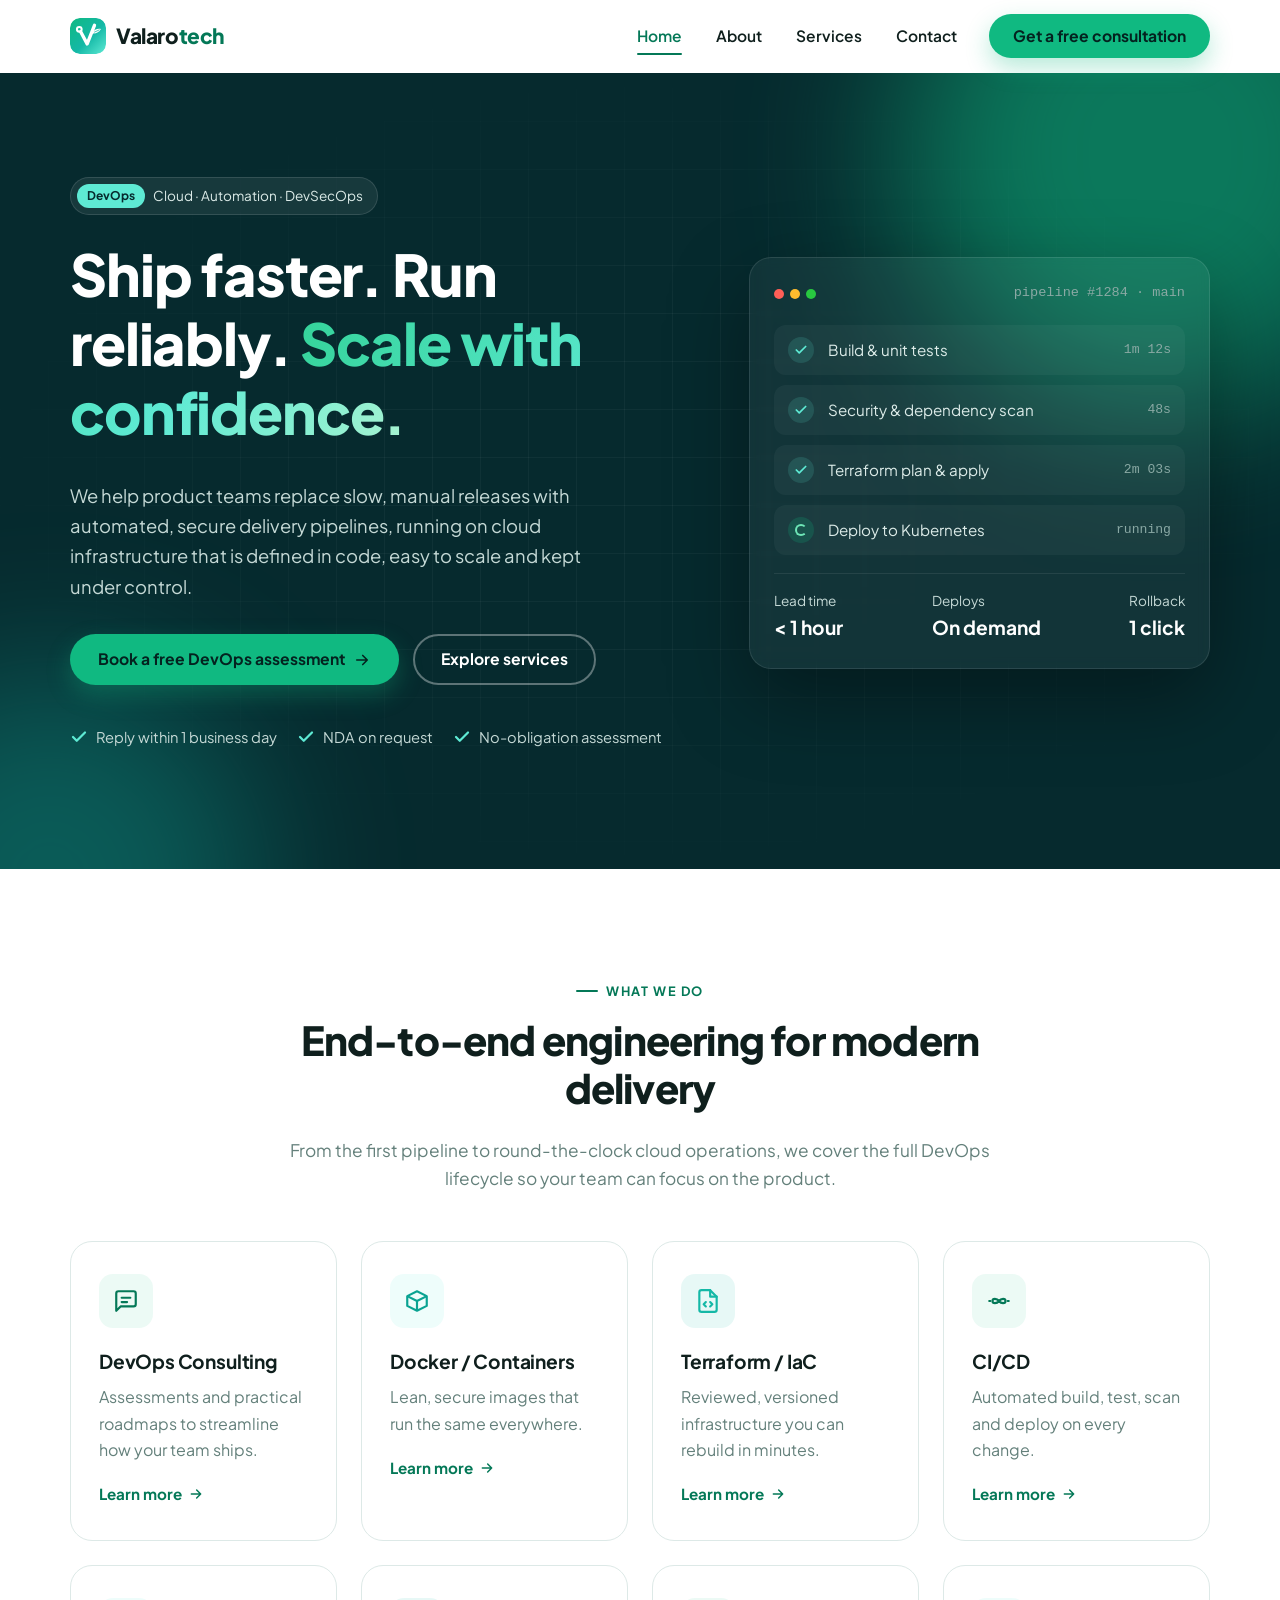
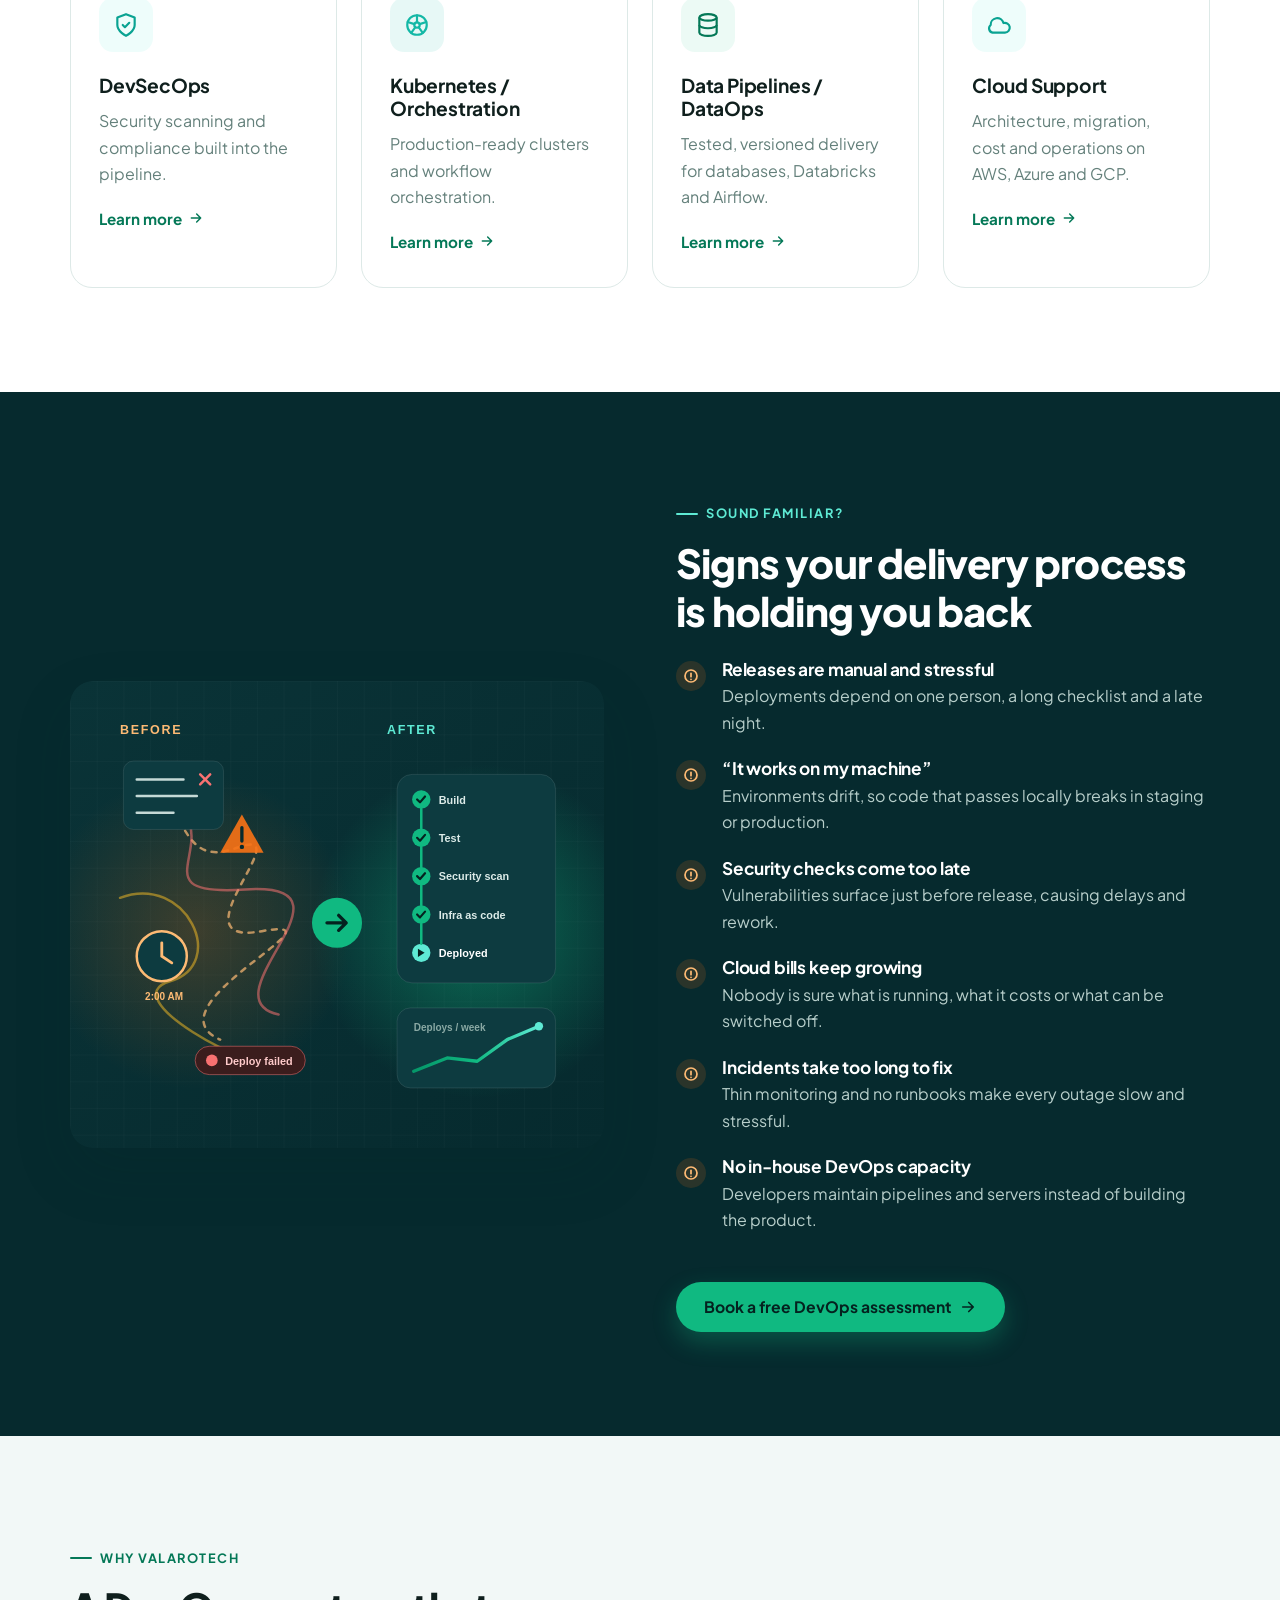
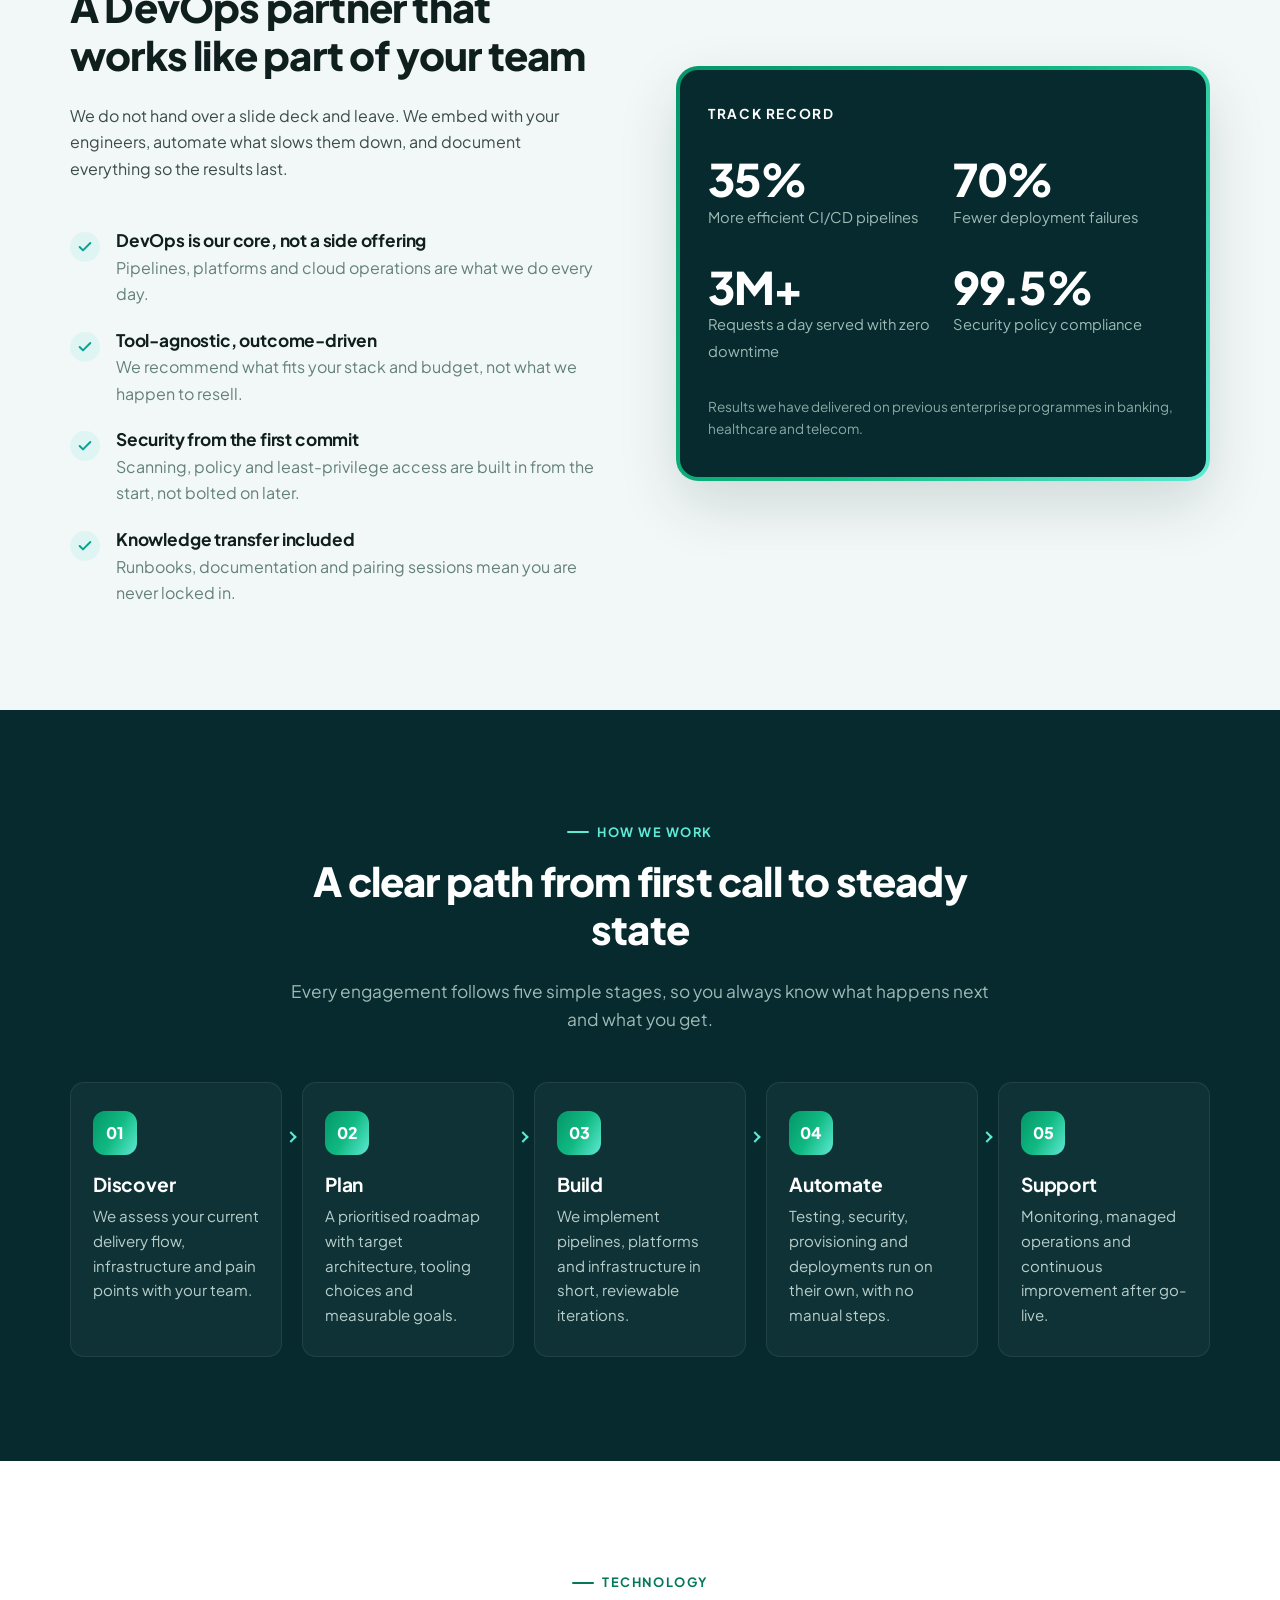
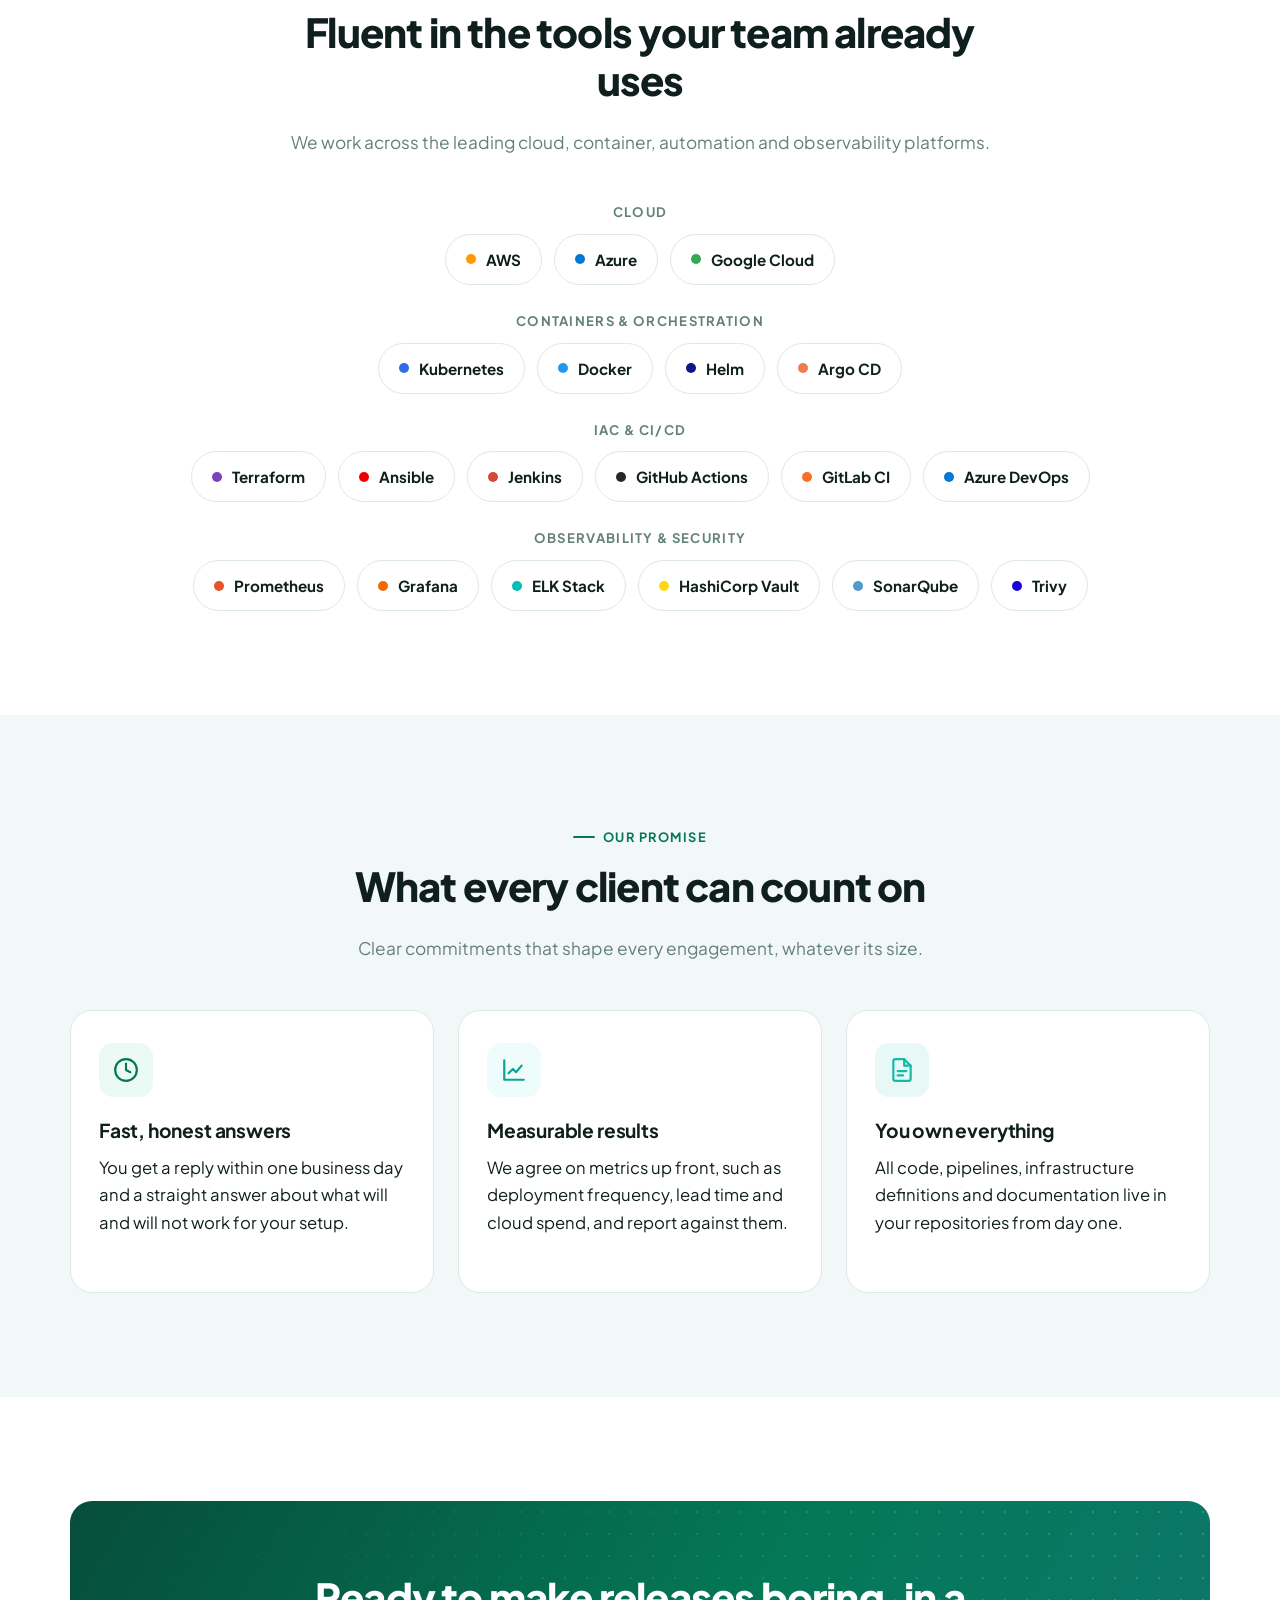
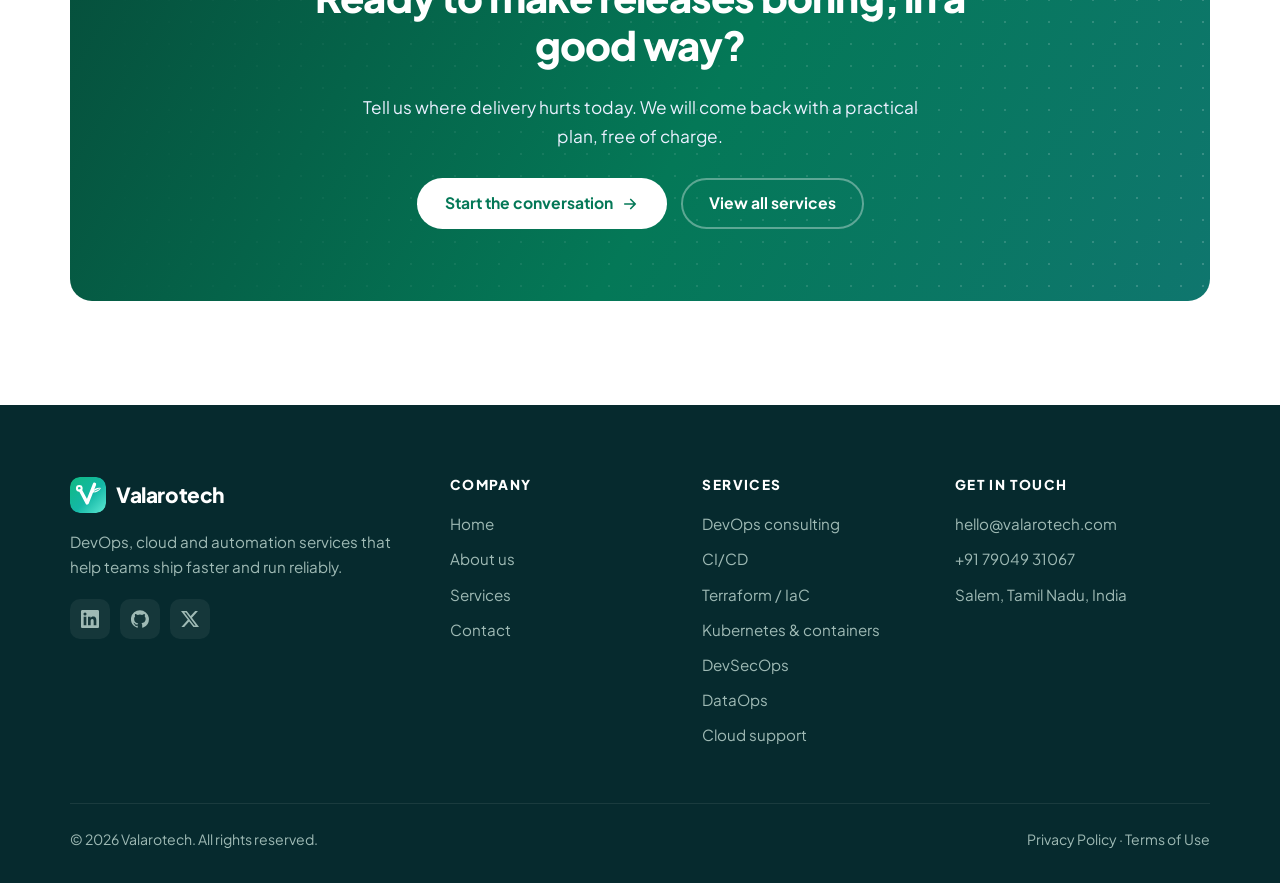
==== commit 8fe3f022: "Redesign: new copy, sections and 4 illustrations (preview, not pushed) Co-Authored-By: Claude Opus 5" ====
--- a/index.html
+++ b/index.html
@@ -82,7 +82,7 @@
         <div>
           <span class="pill"><b>DevOps</b> Cloud · Automation · DevSecOps</span>
           <h1>Ship faster. Run reliably. <span class="gradient-text">Scale with confidence.</span></h1>
-          <p class="hero-lead">Valarotech helps product teams turn slow, manual releases into automated, secure delivery pipelines, on infrastructure that is defined in code and built to scale.</p>
+          <p class="hero-lead">We help product teams replace slow, manual releases with automated, secure delivery pipelines, running on cloud infrastructure that is defined in code, easy to scale and kept under control.</p>
           <div class="hero-actions">
             <a href="contact.html" class="btn btn-primary">Book a free DevOps assessment
               <svg viewBox="0 0 24 24" fill="none" stroke="currentColor" stroke-width="2.2" stroke-linecap="round" stroke-linejoin="round" aria-hidden="true"><path d="M5 12h14M13 6l6 6-6 6"/></svg>
@@ -90,9 +90,9 @@
             <a href="services.html" class="btn btn-outline">Explore services</a>
           </div>
           <div class="hero-badges">
-            <span><svg viewBox="0 0 24 24" fill="none" stroke="currentColor" stroke-width="2.4" stroke-linecap="round" stroke-linejoin="round" aria-hidden="true"><path d="M20 6 9 17l-5-5"/></svg>Multi-cloud expertise</span>
-            <span><svg viewBox="0 0 24 24" fill="none" stroke="currentColor" stroke-width="2.4" stroke-linecap="round" stroke-linejoin="round" aria-hidden="true"><path d="M20 6 9 17l-5-5"/></svg>Security built in</span>
-            <span><svg viewBox="0 0 24 24" fill="none" stroke="currentColor" stroke-width="2.4" stroke-linecap="round" stroke-linejoin="round" aria-hidden="true"><path d="M20 6 9 17l-5-5"/></svg>Flexible engagement</span>
+            <span><svg viewBox="0 0 24 24" fill="none" stroke="currentColor" stroke-width="3" stroke-linecap="round" stroke-linejoin="round" aria-hidden="true"><path d="M20 6 9 17l-5-5"/></svg>Reply within 1 business day</span>
+            <span><svg viewBox="0 0 24 24" fill="none" stroke="currentColor" stroke-width="3" stroke-linecap="round" stroke-linejoin="round" aria-hidden="true"><path d="M20 6 9 17l-5-5"/></svg>NDA on request</span>
+            <span><svg viewBox="0 0 24 24" fill="none" stroke="currentColor" stroke-width="3" stroke-linecap="round" stroke-linejoin="round" aria-hidden="true"><path d="M20 6 9 17l-5-5"/></svg>No-obligation assessment</span>
           </div>
         </div>
 
@@ -172,6 +172,48 @@
             <p>Architecture, migration, cost and operations on AWS, Azure and GCP.</p>
             <a href="services.html#cloud" class="link-arrow">Learn more <svg viewBox="0 0 24 24" fill="none" stroke="currentColor" stroke-width="2.2" stroke-linecap="round" stroke-linejoin="round" aria-hidden="true"><path d="M5 12h14M13 6l6 6-6 6"/></svg></a>
           </article>
+        </div>
+      </div>
+    </section>
+
+    <!-- ============ SOUND FAMILIAR ============ -->
+    <section class="section section-dark">
+      <div class="container split">
+        <div class="reveal">
+          <img class="illustration" src="assets/img/before-after.svg" alt="Illustration contrasting tangled manual releases with a clean automated delivery pipeline" width="640" height="560" loading="lazy">
+        </div>
+        <div class="reveal">
+          <span class="eyebrow">Sound familiar?</span>
+          <h2>Signs your delivery process is holding you back</h2>
+          <ul class="check-list pain-list">
+            <li>
+              <span class="tick warn"><svg viewBox="0 0 24 24" fill="none" stroke="currentColor" stroke-width="2.6" stroke-linecap="round" stroke-linejoin="round" aria-hidden="true"><path d="M12 8v5M12 17h.01"/><circle cx="12" cy="12" r="9"/></svg></span>
+              <div><h3>Releases are manual and stressful</h3><p>Deployments depend on one person, a long checklist and a late night.</p></div>
+            </li>
+            <li>
+              <span class="tick warn"><svg viewBox="0 0 24 24" fill="none" stroke="currentColor" stroke-width="2.6" stroke-linecap="round" stroke-linejoin="round" aria-hidden="true"><path d="M12 8v5M12 17h.01"/><circle cx="12" cy="12" r="9"/></svg></span>
+              <div><h3>“It works on my machine”</h3><p>Environments drift, so code that passes locally breaks in staging or production.</p></div>
+            </li>
+            <li>
+              <span class="tick warn"><svg viewBox="0 0 24 24" fill="none" stroke="currentColor" stroke-width="2.6" stroke-linecap="round" stroke-linejoin="round" aria-hidden="true"><path d="M12 8v5M12 17h.01"/><circle cx="12" cy="12" r="9"/></svg></span>
+              <div><h3>Security checks come too late</h3><p>Vulnerabilities surface just before release, causing delays and rework.</p></div>
+            </li>
+            <li>
+              <span class="tick warn"><svg viewBox="0 0 24 24" fill="none" stroke="currentColor" stroke-width="2.6" stroke-linecap="round" stroke-linejoin="round" aria-hidden="true"><path d="M12 8v5M12 17h.01"/><circle cx="12" cy="12" r="9"/></svg></span>
+              <div><h3>Cloud bills keep growing</h3><p>Nobody is sure what is running, what it costs or what can be switched off.</p></div>
+            </li>
+            <li>
+              <span class="tick warn"><svg viewBox="0 0 24 24" fill="none" stroke="currentColor" stroke-width="2.6" stroke-linecap="round" stroke-linejoin="round" aria-hidden="true"><path d="M12 8v5M12 17h.01"/><circle cx="12" cy="12" r="9"/></svg></span>
+              <div><h3>Incidents take too long to fix</h3><p>Thin monitoring and no runbooks make every outage slow and stressful.</p></div>
+            </li>
+            <li>
+              <span class="tick warn"><svg viewBox="0 0 24 24" fill="none" stroke="currentColor" stroke-width="2.6" stroke-linecap="round" stroke-linejoin="round" aria-hidden="true"><path d="M12 8v5M12 17h.01"/><circle cx="12" cy="12" r="9"/></svg></span>
+              <div><h3>No in-house DevOps capacity</h3><p>Developers maintain pipelines and servers instead of building the product.</p></div>
+            </li>
+          </ul>
+          <div class="hero-actions mt-lg">
+            <a href="contact.html" class="btn btn-primary">Book a free DevOps assessment <svg viewBox="0 0 24 24" fill="none" stroke="currentColor" stroke-width="2.2" stroke-linecap="round" stroke-linejoin="round" aria-hidden="true"><path d="M5 12h14M13 6l6 6-6 6"/></svg></a>
+          </div>
         </div>
       </div>
     </section>
--- a/assets/css/style.css
+++ b/assets/css/style.css
@@ -1026,3 +1026,29 @@
 .stat-panel { background: var(--gradient); }
 .cta-banner { background: linear-gradient(120deg, #064e3b 0%, #047857 55%, #0f766e 100%); }
 .hero .gradient-text, .page-hero .gradient-text, .section-dark .gradient-text { background: linear-gradient(120deg, #34d399, #5eead4 60%, #a7f3d0); -webkit-background-clip: text; background-clip: text; color: transparent; }
+
+/* ---------- Redesign additions ---------- */
+.illustration { width: 100%; height: auto; display: block; border-radius: 22px; box-shadow: var(--shadow-lg); }
+.illustration.wide { margin-bottom: 32px; }
+.section-dark .check-list p { color: #b8cfcb; }
+.section-dark .check-list h3 { color: #fff; }
+.tick.warn { background: rgba(249, 115, 22, 0.15); color: #fdba74; }
+.step-num-sm { font-weight: 800; font-size: 0.9rem; background: rgba(16, 185, 129, 0.15); color: var(--primary); }
+
+.svc-list { list-style: none; padding: 0; margin: 0 0 14px; display: grid; gap: 6px; }
+.svc-list li { display: flex; gap: 8px; align-items: flex-start; color: #dcebe8; font-size: 0.93rem; }
+.svc-list svg { width: 16px; height: 16px; color: #34d399; flex-shrink: 0; margin-top: 4px; }
+
+.best-when { margin-top: 10px !important; font-size: 0.88rem; color: var(--text) !important; border-top: 1px dashed var(--line); padding-top: 10px; }
+
+.faq { max-width: 820px; margin: 0 auto; display: grid; gap: 12px; }
+.faq-item { background: #fff; border: 1px solid var(--line); border-radius: 14px; padding: 18px 22px; }
+.faq-item summary { cursor: pointer; font-weight: 700; color: var(--ink); list-style: none; display: flex; justify-content: space-between; gap: 16px; }
+.faq-item summary::-webkit-details-marker { display: none; }
+.faq-item summary::after { content: "+"; color: var(--primary); font-size: 1.4rem; line-height: 1; }
+.faq-item[open] summary::after { content: "\2212"; }
+.faq-item p { margin: 12px 0 0; color: var(--muted); }
+
+.next-steps { background: var(--bg-soft); border: 1px solid var(--line); border-radius: var(--radius); padding: 22px 24px; }
+.next-steps h3 { font-size: 1.05rem; margin-bottom: 10px; }
+.next-steps ol { margin: 0; padding-left: 1.2em; display: grid; gap: 8px; color: var(--text); }
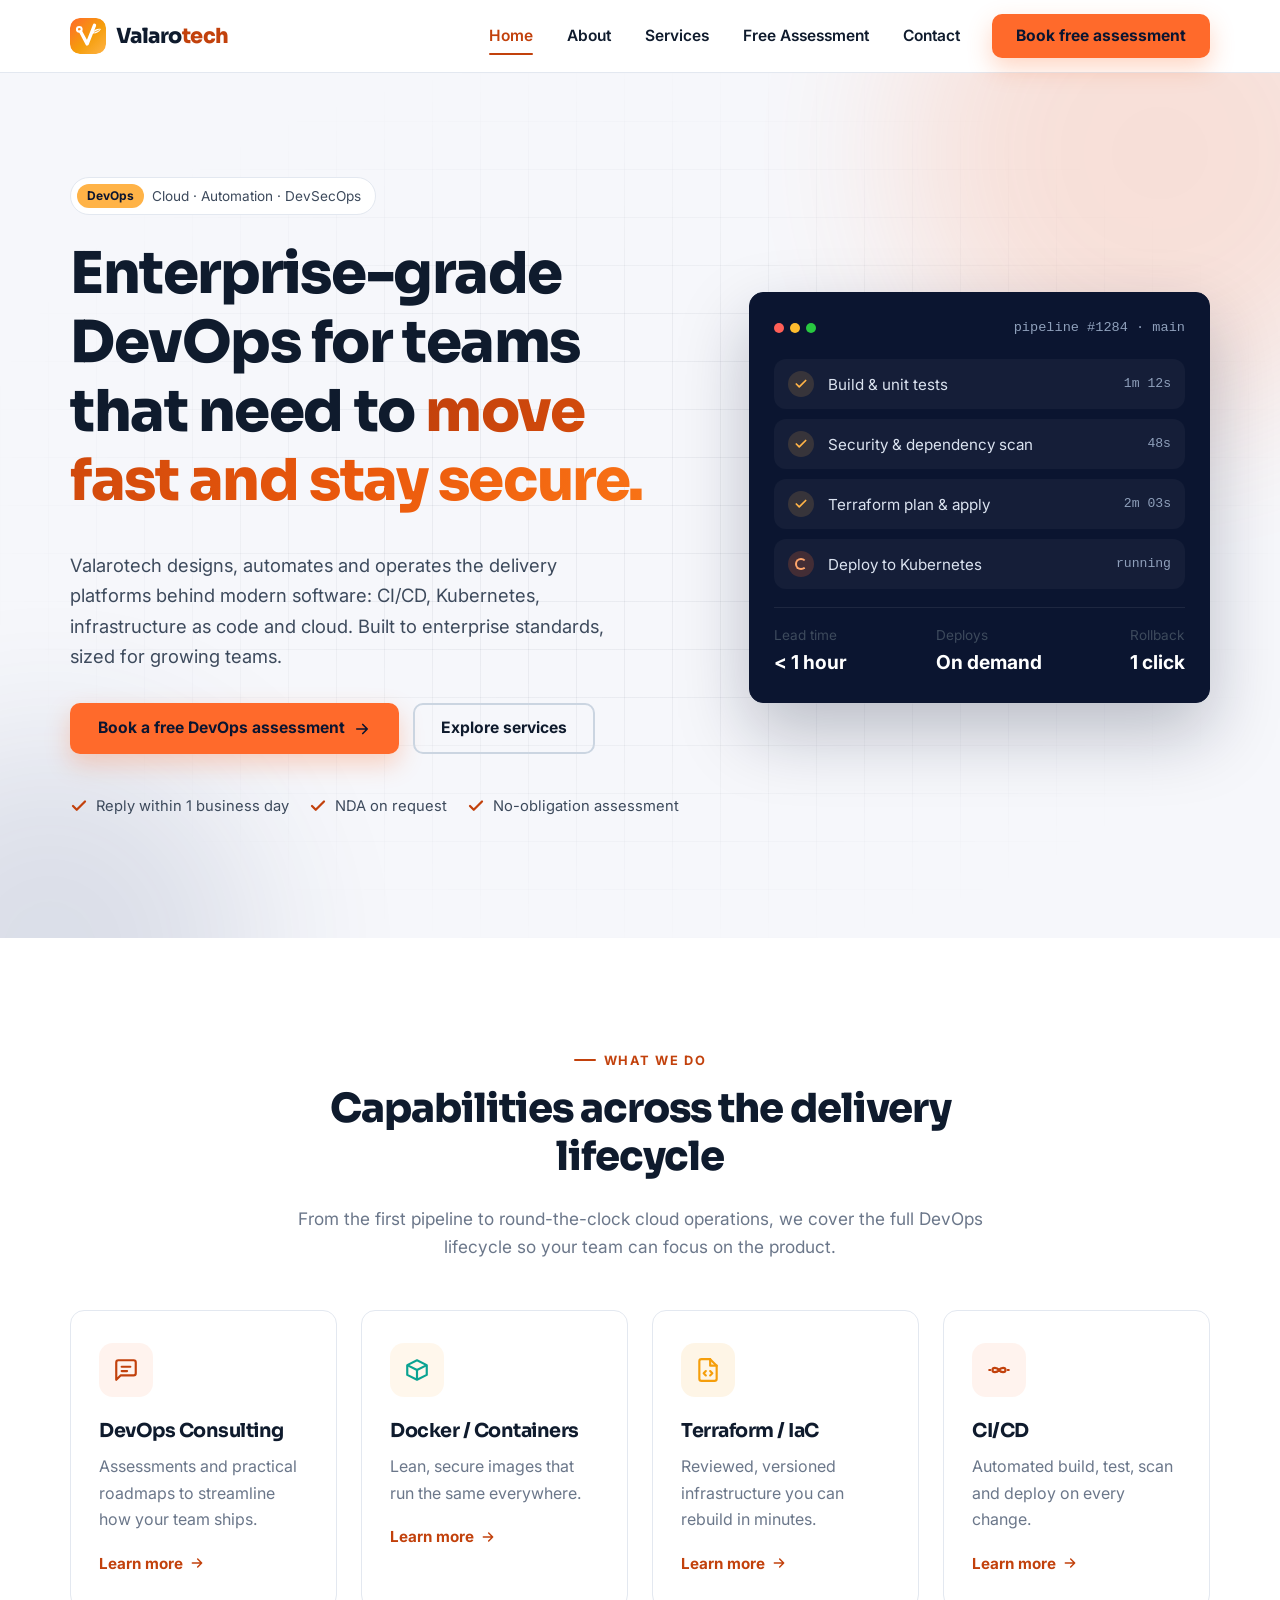
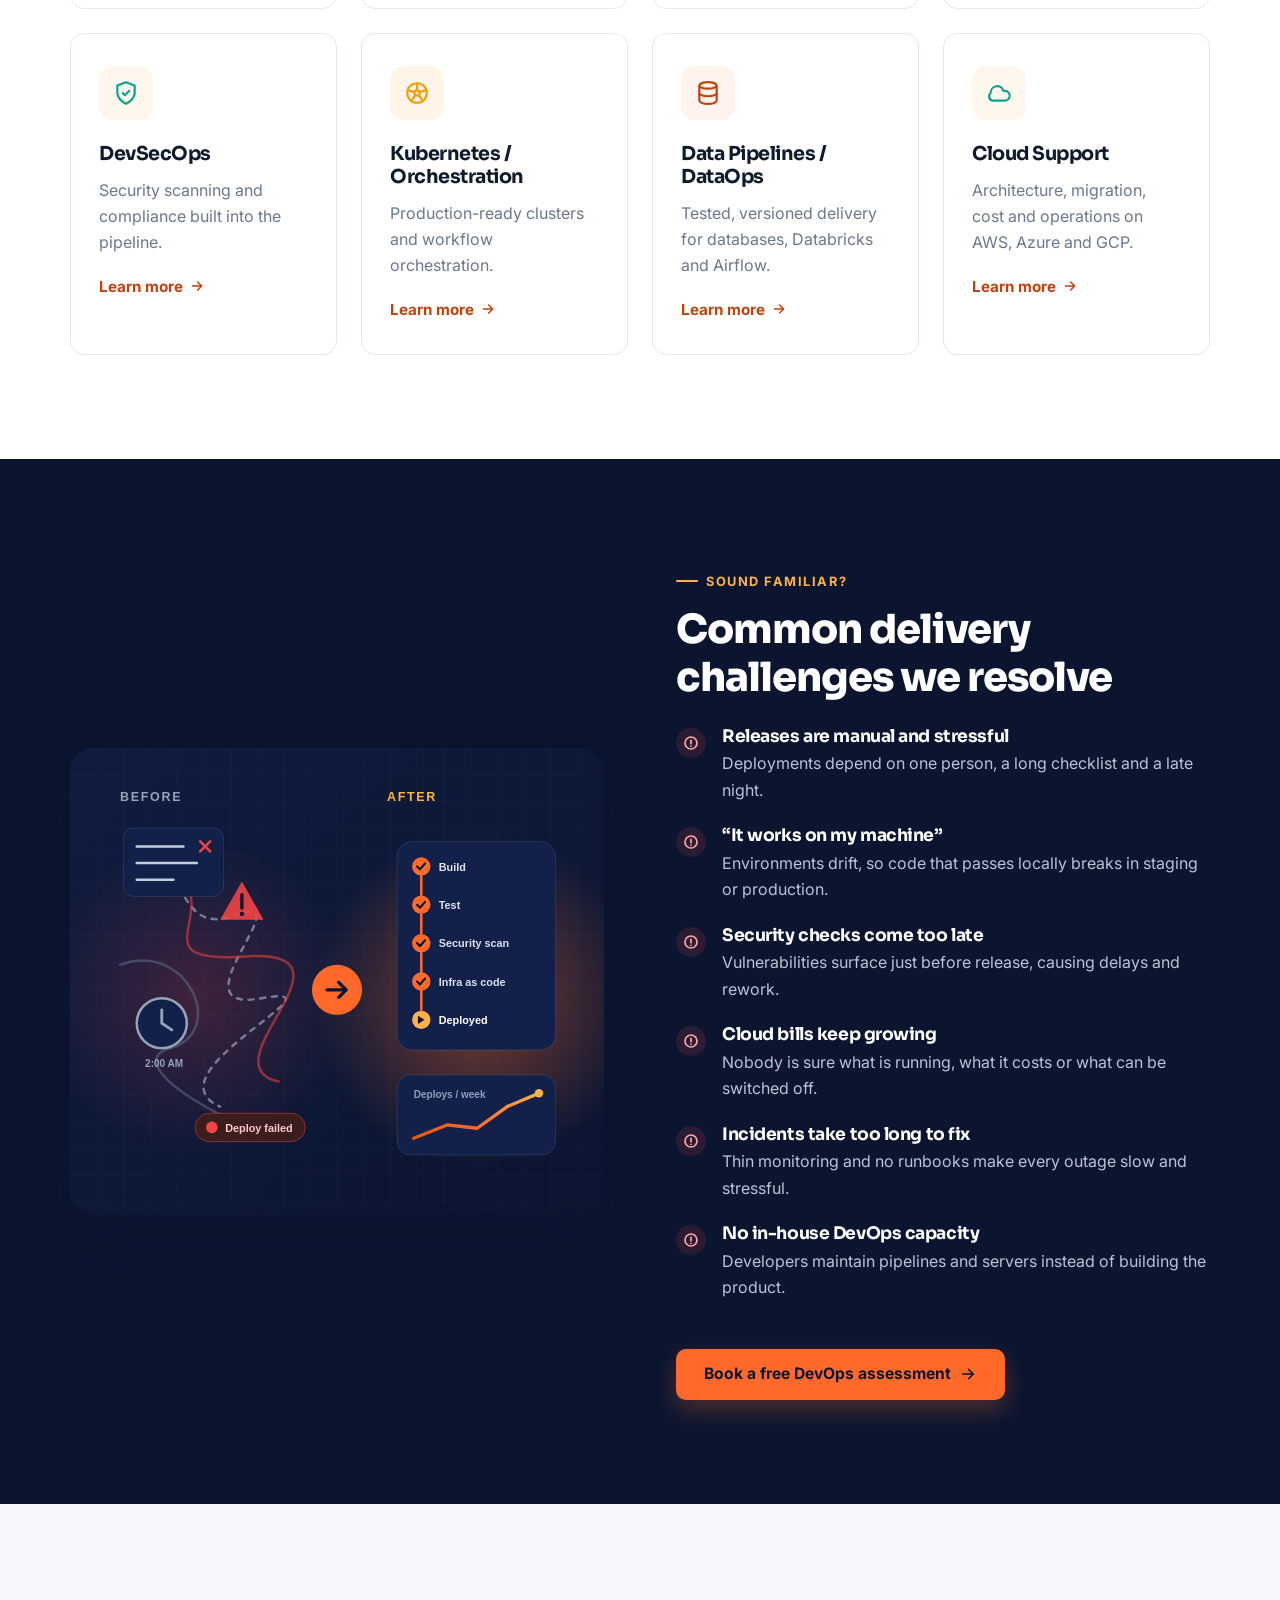
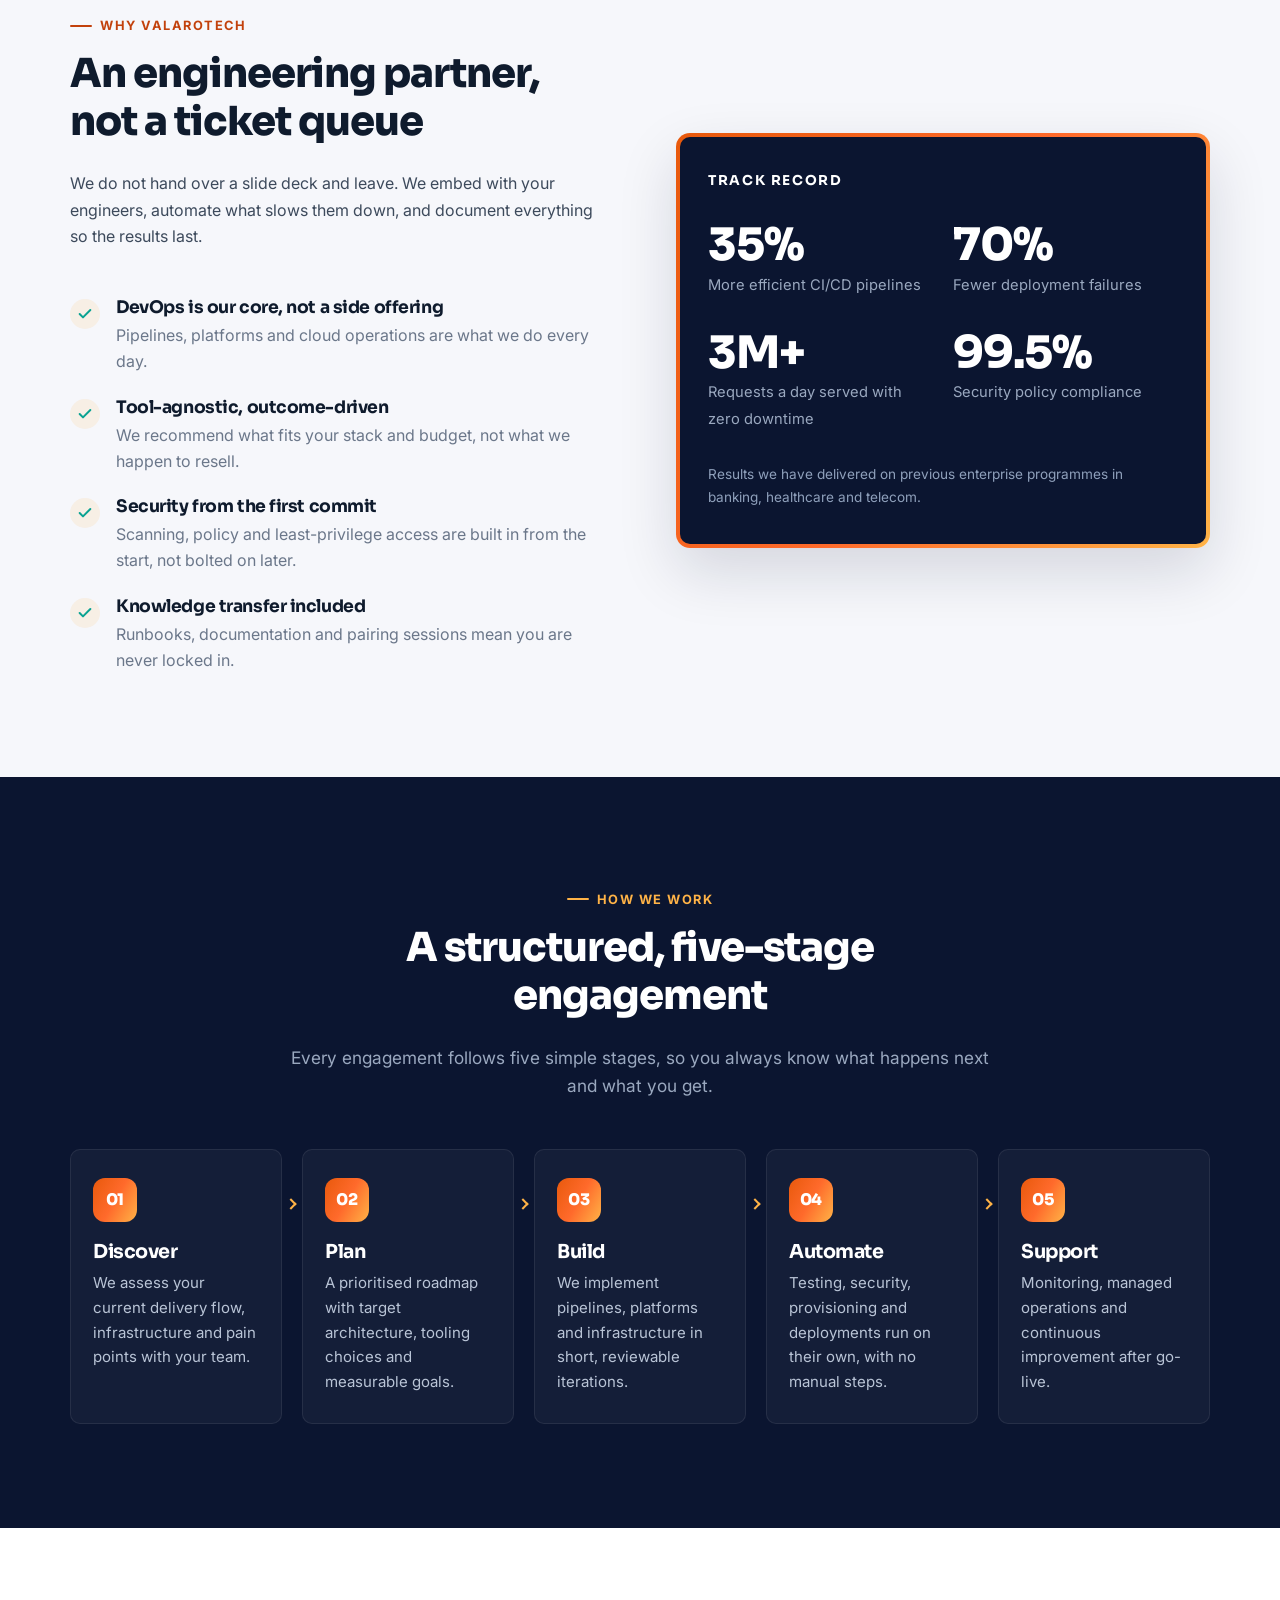
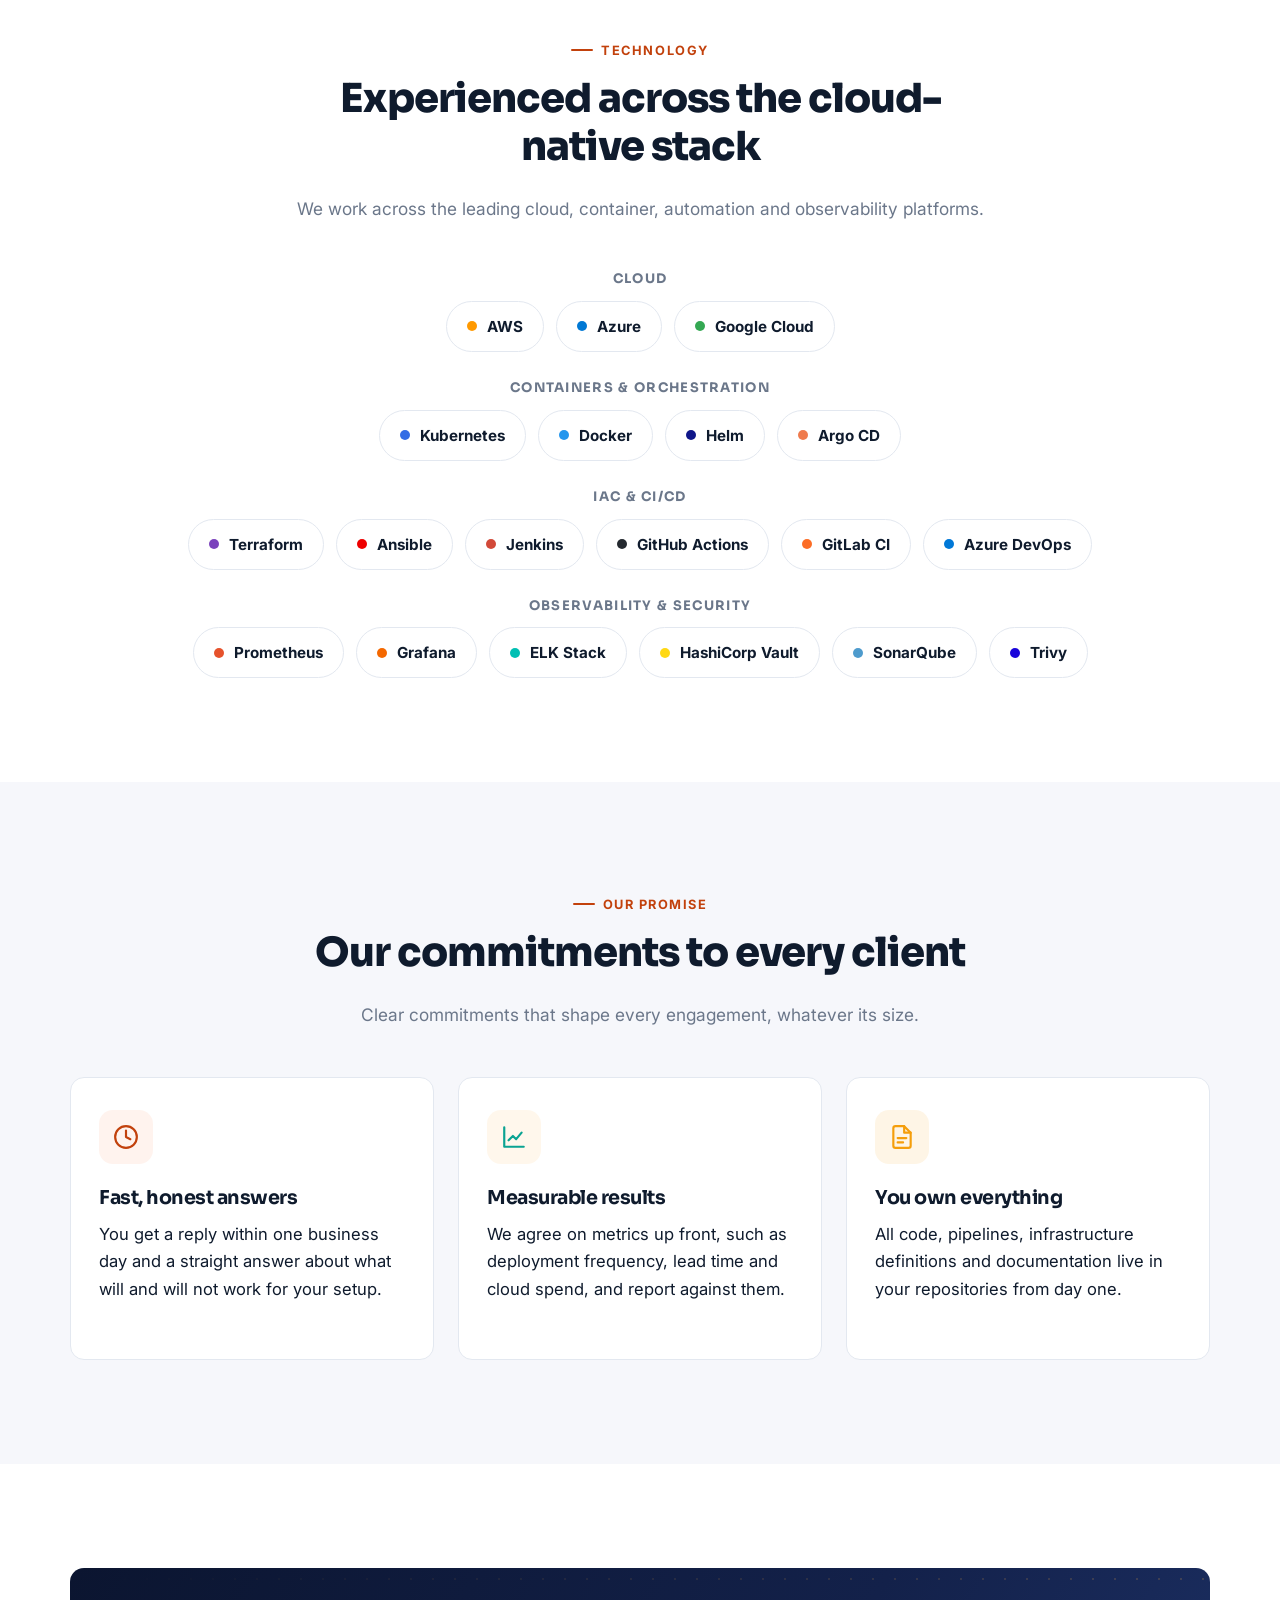
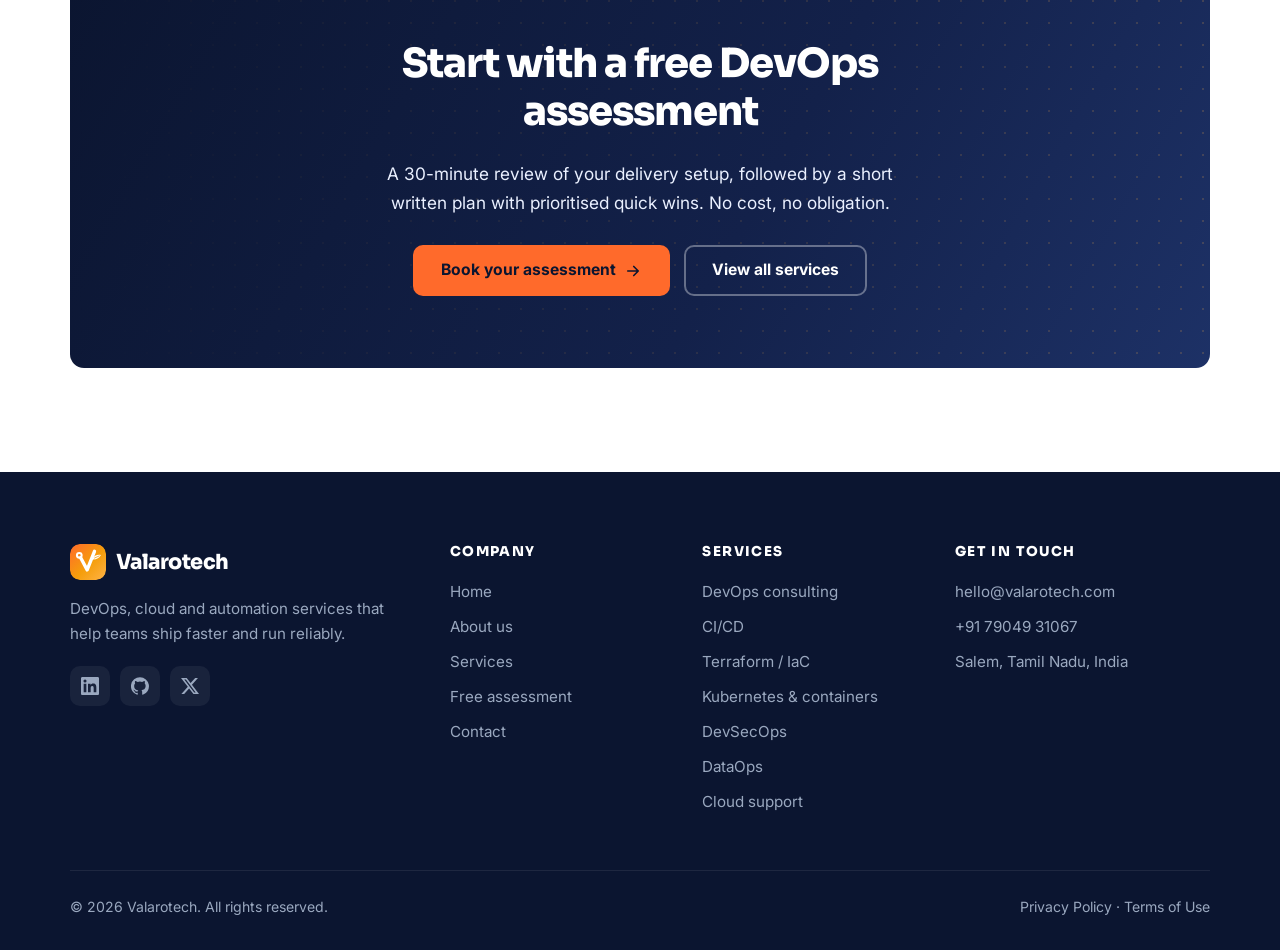
==== commit 8174060f: "Version B: navy & orange, light hero, Sora/Inter, enterprise copy, Free Assessment page (preview, no" ====
--- a/index.html
+++ b/index.html
@@ -16,12 +16,12 @@
   <meta property="og:site_name" content="Valarotech">
   <meta name="twitter:card" content="summary_large_image">
   <meta name="twitter:site" content="@Valarotech">
-  <meta name="theme-color" content="#062a2e">
+  <meta name="theme-color" content="#0b1530">
   <link rel="icon" href="assets/img/favicon.svg" type="image/svg+xml">
   <link rel="apple-touch-icon" href="assets/brand/valarotech-icon-512.png">
   <link rel="preconnect" href="https://fonts.googleapis.com">
   <link rel="preconnect" href="https://fonts.gstatic.com" crossorigin>
-  <link href="https://fonts.googleapis.com/css2?family=Plus+Jakarta+Sans:wght@400;500;600;700;800&display=swap" rel="stylesheet">
+  <link href="https://fonts.googleapis.com/css2?family=Inter:wght@400;500;600;700&amp;family=Sora:wght@600;700;800&amp;display=swap" rel="stylesheet">
   <link rel="stylesheet" href="assets/css/style.css">
   <script type="application/ld+json">
 {
@@ -67,8 +67,9 @@
           <li><a href="index.html" aria-current="page">Home</a></li>
           <li><a href="about.html">About</a></li>
           <li><a href="services.html">Services</a></li>
+          <li><a href="assessment.html">Free Assessment</a></li>
           <li><a href="contact.html">Contact</a></li>
-          <li class="nav-cta"><a href="contact.html" class="btn btn-primary">Get a free consultation</a></li>
+          <li class="nav-cta"><a href="assessment.html" class="btn btn-primary">Book free assessment</a></li>
         </ul>
       </nav>
     </div>
@@ -81,10 +82,10 @@
       <div class="container hero-layout">
         <div>
           <span class="pill"><b>DevOps</b> Cloud · Automation · DevSecOps</span>
-          <h1>Ship faster. Run reliably. <span class="gradient-text">Scale with confidence.</span></h1>
-          <p class="hero-lead">We help product teams replace slow, manual releases with automated, secure delivery pipelines, running on cloud infrastructure that is defined in code, easy to scale and kept under control.</p>
+          <h1>Enterprise-grade DevOps for teams that need to <span class="gradient-text">move fast and stay secure.</span></h1>
+          <p class="hero-lead">Valarotech designs, automates and operates the delivery platforms behind modern software: CI/CD, Kubernetes, infrastructure as code and cloud. Built to enterprise standards, sized for growing teams.</p>
           <div class="hero-actions">
-            <a href="contact.html" class="btn btn-primary">Book a free DevOps assessment
+            <a href="assessment.html" class="btn btn-primary">Book a free DevOps assessment
               <svg viewBox="0 0 24 24" fill="none" stroke="currentColor" stroke-width="2.2" stroke-linecap="round" stroke-linejoin="round" aria-hidden="true"><path d="M5 12h14M13 6l6 6-6 6"/></svg>
             </a>
             <a href="services.html" class="btn btn-outline">Explore services</a>
@@ -119,7 +120,7 @@
       <div class="container">
         <div class="section-head center reveal">
           <span class="eyebrow">What we do</span>
-          <h2>End-to-end engineering for modern delivery</h2>
+          <h2>Capabilities across the delivery lifecycle</h2>
           <p>From the first pipeline to round-the-clock cloud operations, we cover the full DevOps lifecycle so your team can focus on the product.</p>
         </div>
 
@@ -184,7 +185,7 @@
         </div>
         <div class="reveal">
           <span class="eyebrow">Sound familiar?</span>
-          <h2>Signs your delivery process is holding you back</h2>
+          <h2>Common delivery challenges we resolve</h2>
           <ul class="check-list pain-list">
             <li>
               <span class="tick warn"><svg viewBox="0 0 24 24" fill="none" stroke="currentColor" stroke-width="2.6" stroke-linecap="round" stroke-linejoin="round" aria-hidden="true"><path d="M12 8v5M12 17h.01"/><circle cx="12" cy="12" r="9"/></svg></span>
@@ -212,7 +213,7 @@
             </li>
           </ul>
           <div class="hero-actions mt-lg">
-            <a href="contact.html" class="btn btn-primary">Book a free DevOps assessment <svg viewBox="0 0 24 24" fill="none" stroke="currentColor" stroke-width="2.2" stroke-linecap="round" stroke-linejoin="round" aria-hidden="true"><path d="M5 12h14M13 6l6 6-6 6"/></svg></a>
+            <a href="assessment.html" class="btn btn-primary">Book a free DevOps assessment <svg viewBox="0 0 24 24" fill="none" stroke="currentColor" stroke-width="2.2" stroke-linecap="round" stroke-linejoin="round" aria-hidden="true"><path d="M5 12h14M13 6l6 6-6 6"/></svg></a>
           </div>
         </div>
       </div>
@@ -223,7 +224,7 @@
       <div class="container split">
         <div class="reveal">
           <span class="eyebrow">Why Valarotech</span>
-          <h2>A DevOps partner that works like part of your team</h2>
+          <h2>An engineering partner, not a ticket queue</h2>
           <p class="mb-0">We do not hand over a slide deck and leave. We embed with your engineers, automate what slows them down, and document everything so the results last.</p>
           <ul class="check-list mt-lg">
             <li>
@@ -263,7 +264,7 @@
       <div class="container">
         <div class="section-head center reveal">
           <span class="eyebrow">How we work</span>
-          <h2>A clear path from first call to steady state</h2>
+          <h2>A structured, five-stage engagement</h2>
           <p>Every engagement follows five simple stages, so you always know what happens next and what you get.</p>
         </div>
         <div class="process">
@@ -301,7 +302,7 @@
       <div class="container">
         <div class="section-head center reveal">
           <span class="eyebrow">Technology</span>
-          <h2>Fluent in the tools your team already uses</h2>
+          <h2>Experienced across the cloud-native stack</h2>
           <p>We work across the leading cloud, container, automation and observability platforms.</p>
         </div>
         <div class="reveal">
@@ -355,7 +356,7 @@
       <div class="container">
         <div class="section-head center reveal">
           <span class="eyebrow">Our promise</span>
-          <h2>What every client can count on</h2>
+          <h2>Our commitments to every client</h2>
           <p>Clear commitments that shape every engagement, whatever its size.</p>
         </div>
         <div class="grid grid-3">
@@ -393,10 +394,10 @@
     <section class="section">
       <div class="container">
         <div class="cta-banner reveal">
-          <h2>Ready to make releases boring, in a good way?</h2>
-          <p>Tell us where delivery hurts today. We will come back with a practical plan, free of charge.</p>
+          <h2>Start with a free DevOps assessment</h2>
+          <p>A 30-minute review of your delivery setup, followed by a short written plan with prioritised quick wins. No cost, no obligation.</p>
           <div class="hero-actions">
-            <a href="contact.html" class="btn btn-white">Start the conversation
+            <a href="assessment.html" class="btn btn-white">Book your assessment
               <svg viewBox="0 0 24 24" fill="none" stroke="currentColor" stroke-width="2.2" stroke-linecap="round" stroke-linejoin="round" aria-hidden="true"><path d="M5 12h14M13 6l6 6-6 6"/></svg>
             </a>
             <a href="services.html" class="btn btn-outline">View all services</a>
@@ -426,6 +427,7 @@
             <li><a href="index.html">Home</a></li>
             <li><a href="about.html">About us</a></li>
             <li><a href="services.html">Services</a></li>
+            <li><a href="assessment.html">Free assessment</a></li>
             <li><a href="contact.html">Contact</a></li>
           </ul>
         </div>
--- a/assets/css/style.css
+++ b/assets/css/style.css
@@ -4,25 +4,25 @@
    ========================================================================== */
 
 :root {
-  --navy-900: #062a2e;
-  --navy-800: #0a3337;
-  --navy-700: #0d3b40;
-  --ink: #0f1f1d;
-  --text: #3b4c4a;
-  --muted: #64807b;
-  --line: #dde9e7;
+  --navy-900: #0b1530;
+  --navy-800: #0f1c3f;
+  --navy-700: #13214a;
+  --ink: #0f1b2d;
+  --text: #3d4a5c;
+  --muted: #6b778a;
+  --line: #e3e8f0;
   --bg: #ffffff;
-  --bg-soft: #f2f8f7;
-  --primary: #10b981;
-  --primary-dark: #059669;
-  --accent: #5eead4;
-  --accent-2: #14b8a6;
-  --gradient: linear-gradient(120deg, #10b981 0%, #14b8a6 55%, #5eead4 100%);
+  --bg-soft: #f6f7fb;
+  --primary: #ff6a2b;
+  --primary-dark: #e8590c;
+  --accent: #ffb347;
+  --accent-2: #f59e0b;
+  --gradient: linear-gradient(120deg, #ff6a2b 0%, #f59e0b 55%, #ffb347 100%);
   --radius: 14px;
   --radius-lg: 22px;
-  --shadow-sm: 0 2px 8px rgba(6, 42, 46, 0.06);
-  --shadow: 0 12px 32px rgba(6, 42, 46, 0.08);
-  --shadow-lg: 0 24px 60px rgba(6, 42, 46, 0.14);
+  --shadow-sm: 0 2px 8px rgba(11, 21, 48, 0.06);
+  --shadow: 0 12px 32px rgba(11, 21, 48, 0.08);
+  --shadow-lg: 0 24px 60px rgba(11, 21, 48, 0.14);
   --container: 1180px;
   --header-h: 72px;
   --font: "Plus Jakarta Sans", system-ui, -apple-system, "Segoe UI", Roboto, sans-serif;
@@ -103,7 +103,7 @@
 .btn-primary {
   background: var(--primary);
   color: #fff;
-  box-shadow: 0 10px 24px rgba(16, 185, 129, 0.3);
+  box-shadow: 0 10px 24px rgba(255, 106, 43, 0.3);
 }
 .btn-primary:hover { background: var(--primary-dark); color: #fff; transform: translateY(-2px); }
 .btn-outline { border-color: rgba(255, 255, 255, 0.35); color: #fff; }
@@ -252,7 +252,7 @@
 /* ---------- Sections ---------- */
 .section { padding: 72px 0; }
 .section-soft { background: var(--bg-soft); }
-.section-dark { background: var(--navy-900); color: #b8cfcb; }
+.section-dark { background: var(--navy-900); color: #b9c4d6; }
 .section-dark h2, .section-dark h3 { color: #fff; }
 @media (min-width: 900px) { .section { padding: 104px 0; } }
 
@@ -280,7 +280,7 @@
 .section-head.center { text-align: center; margin-left: auto; margin-right: auto; }
 .section-head.center .eyebrow { justify-content: center; }
 .section-head p { font-size: 1.08rem; color: var(--muted); }
-.section-dark .section-head p { color: #9fbab5; }
+.section-dark .section-head p { color: #9aa8bf; }
 
 .gradient-text {
   background: var(--gradient);
@@ -294,7 +294,7 @@
   position: relative;
   overflow: hidden;
   background: var(--navy-900);
-  color: #c5d9d6;
+  color: #c3cde0;
   padding: 72px 0 88px;
 }
 .hero::before,
@@ -306,8 +306,8 @@
   opacity: 0.55;
   pointer-events: none;
 }
-.hero::before { width: 520px; height: 520px; background: #10b981; top: -180px; right: -140px; }
-.hero::after { width: 420px; height: 420px; background: #14b8a6; bottom: -220px; left: -160px; opacity: 0.35; }
+.hero::before { width: 520px; height: 520px; background: #ff6a2b; top: -180px; right: -140px; }
+.hero::after { width: 420px; height: 420px; background: #f59e0b; bottom: -220px; left: -160px; opacity: 0.35; }
 .hero-grid-bg {
   position: absolute;
   inset: 0;
@@ -343,7 +343,7 @@
   background: rgba(255, 255, 255, 0.07);
   border: 1px solid rgba(255, 255, 255, 0.12);
   font-size: 0.85rem;
-  color: #dcebe8;
+  color: #dbe3f0;
   margin-bottom: 24px;
 }
 .pill b {
@@ -374,7 +374,7 @@
 .dots i { width: 10px; height: 10px; border-radius: 50%; background: #ff5f57; display: block; }
 .dots i:nth-child(2) { background: #febc2e; }
 .dots i:nth-child(3) { background: #28c840; }
-.pipeline-top code { color: #8aa9a4; font-family: ui-monospace, "SF Mono", Consolas, monospace; }
+.pipeline-top code { color: #8fa0bb; font-family: ui-monospace, "SF Mono", Consolas, monospace; }
 .stage {
   display: flex;
   align-items: center;
@@ -383,7 +383,7 @@
   border-radius: 12px;
   background: rgba(255, 255, 255, 0.04);
   margin-bottom: 10px;
-  color: #dcebe8;
+  color: #dbe3f0;
   font-size: 0.95rem;
 }
 .stage .status {
@@ -392,13 +392,13 @@
   border-radius: 50%;
   display: grid;
   place-items: center;
-  background: rgba(94, 234, 212, 0.15);
+  background: rgba(255, 179, 71, 0.15);
   color: var(--accent);
   flex-shrink: 0;
 }
 .stage .status svg { width: 14px; height: 14px; }
-.stage .time { margin-left: auto; color: #8aa9a4; font-size: 0.82rem; font-family: ui-monospace, Consolas, monospace; }
-.stage.running .status { background: rgba(16, 185, 129, 0.2); color: #6ee7b7; }
+.stage .time { margin-left: auto; color: #8fa0bb; font-size: 0.82rem; font-family: ui-monospace, Consolas, monospace; }
+.stage.running .status { background: rgba(255, 106, 43, 0.2); color: #ffa66b; }
 .stage.running .status::after {
   content: "";
   width: 12px;
@@ -429,7 +429,7 @@
   position: relative;
   overflow: hidden;
   background: var(--navy-900);
-  color: #c5d9d6;
+  color: #c3cde0;
   padding: 72px 0;
 }
 .page-hero::before {
@@ -438,7 +438,7 @@
   width: 460px;
   height: 460px;
   border-radius: 50%;
-  background: #10b981;
+  background: #ff6a2b;
   filter: blur(90px);
   opacity: 0.45;
   top: -220px;
@@ -447,8 +447,8 @@
 .page-hero .container { position: relative; }
 .page-hero h1 { color: #fff; max-width: 820px; }
 .page-hero p { font-size: 1.12rem; max-width: 640px; margin: 0; }
-.breadcrumb { font-size: 0.88rem; margin-bottom: 18px; color: #8aa9a4; }
-.breadcrumb a { color: #c5d9d6; }
+.breadcrumb { font-size: 0.88rem; margin-bottom: 18px; color: #8fa0bb; }
+.breadcrumb a { color: #c3cde0; }
 @media (min-width: 900px) { .page-hero { padding: 96px 0; } }
 
 /* ---------- Grids & cards ---------- */
@@ -477,13 +477,13 @@
   border-radius: 14px;
   display: grid;
   place-items: center;
-  background: rgba(16, 185, 129, 0.08);
+  background: rgba(255, 106, 43, 0.08);
   color: var(--primary);
   margin-bottom: 22px;
 }
 .icon-box svg { width: 26px; height: 26px; }
-.icon-box.teal { background: rgba(94, 234, 212, 0.1); color: #0aa392; }
-.icon-box.violet { background: rgba(20, 184, 166, 0.1); color: var(--accent-2); }
+.icon-box.teal { background: rgba(255, 179, 71, 0.1); color: #0aa392; }
+.icon-box.violet { background: rgba(245, 158, 11, 0.1); color: var(--accent-2); }
 
 .link-arrow {
   display: inline-flex;
@@ -510,7 +510,7 @@
   border-radius: 50%;
   display: grid;
   place-items: center;
-  background: rgba(94, 234, 212, 0.12);
+  background: rgba(255, 179, 71, 0.12);
   color: #0aa392;
   margin-top: 2px;
 }
@@ -540,8 +540,8 @@
   line-height: 1.1;
   letter-spacing: -0.03em;
 }
-.stat span { color: #9fbab5; font-size: 0.92rem; }
-.stat-note { grid-column: 1 / -1; font-size: 0.78rem; color: #6f8c87; margin: 0; }
+.stat span { color: #9aa8bf; font-size: 0.92rem; }
+.stat-note { grid-column: 1 / -1; font-size: 0.78rem; color: #6b7a93; margin: 0; }
 
 /* ---------- Process ---------- */
 .process { display: grid; gap: 20px; counter-reset: step; position: relative; }
@@ -555,7 +555,7 @@
   border: 1px solid rgba(255, 255, 255, 0.08);
   transition: background 0.25s ease, border-color 0.25s ease;
 }
-.step:hover { background: rgba(255, 255, 255, 0.07); border-color: rgba(94, 234, 212, 0.4); }
+.step:hover { background: rgba(255, 255, 255, 0.07); border-color: rgba(255, 179, 71, 0.4); }
 .step-num {
   display: inline-grid;
   place-items: center;
@@ -675,7 +675,7 @@
   background: var(--bg-soft);
   border: 1px solid var(--line);
 }
-.mv-card.dark { background: var(--navy-900); border-color: var(--navy-900); color: #b8cfcb; }
+.mv-card.dark { background: var(--navy-900); border-color: var(--navy-900); color: #b9c4d6; }
 .mv-card.dark h3 { color: #fff; }
 .mv-card p:last-child { margin: 0; }
 
@@ -683,7 +683,7 @@
   border-radius: var(--radius-lg);
   background: var(--navy-900);
   padding: 32px;
-  color: #b8cfcb;
+  color: #b9c4d6;
   position: relative;
   overflow: hidden;
 }
@@ -692,7 +692,7 @@
   position: absolute;
   width: 300px;
   height: 300px;
-  background: #14b8a6;
+  background: #f59e0b;
   filter: blur(80px);
   opacity: 0.4;
   border-radius: 50%;
@@ -711,7 +711,7 @@
   height: 12px;
   border-radius: 50%;
   background: var(--accent);
-  box-shadow: 0 0 0 4px rgba(94, 234, 212, 0.2);
+  box-shadow: 0 0 0 4px rgba(255, 179, 71, 0.2);
 }
 .timeline li:not(:last-child)::after {
   content: "";
@@ -831,7 +831,7 @@
   outline: none;
   border-color: var(--primary);
   background: #fff;
-  box-shadow: 0 0 0 4px rgba(16, 185, 129, 0.12);
+  box-shadow: 0 0 0 4px rgba(255, 106, 43, 0.12);
 }
 .field.invalid input,
 .field.invalid select,
@@ -846,7 +846,7 @@
   border-radius: 12px;
   font-weight: 600;
 }
-.form-status.success { display: block; background: rgba(94, 234, 212, 0.12); color: #08786c; }
+.form-status.success { display: block; background: rgba(255, 179, 71, 0.12); color: #08786c; }
 .form-status.error { display: block; background: rgba(229, 72, 77, 0.1); color: #b4262b; }
 
 .contact-info { display: grid; gap: 16px; align-content: start; }
@@ -864,7 +864,7 @@
 .info-item a { color: var(--ink); font-weight: 600; }
 
 /* ---------- Footer ---------- */
-.site-footer { background: var(--navy-900); color: #9fbab5; padding: 72px 0 32px; font-size: 0.95rem; }
+.site-footer { background: var(--navy-900); color: #9aa8bf; padding: 72px 0 32px; font-size: 0.95rem; }
 .footer-grid { display: grid; gap: 40px; }
 @media (min-width: 640px) { .footer-grid { grid-template-columns: 1fr 1fr; } }
 @media (min-width: 1000px) { .footer-grid { grid-template-columns: 1.6fr 1fr 1fr 1.2fr; } }
@@ -877,7 +877,7 @@
   margin-bottom: 18px;
 }
 .site-footer ul { list-style: none; padding: 0; margin: 0; display: grid; gap: 10px; }
-.site-footer a { color: #9fbab5; }
+.site-footer a { color: #9aa8bf; }
 .site-footer a:hover { color: #fff; }
 .socials { display: flex; gap: 10px; margin-top: 20px; }
 .socials a {
@@ -935,7 +935,7 @@
 .not-found .hero-actions { margin-top: 32px; }
 
 /* Footer legal links */
-.footer-legal a { color: #9fbab5; }
+.footer-legal a { color: #9aa8bf; }
 .footer-legal a:hover { color: #fff; }
 
 /* ---------- Panel layout (Services & About) ---------- */
@@ -951,7 +951,7 @@
   gap: 20px;
   padding: 16px;
   border-radius: 28px;
-  background: linear-gradient(135deg, rgba(16, 185, 129, 0.35), rgba(20, 184, 166, 0.25) 50%, rgba(94, 234, 212, 0.35));
+  background: linear-gradient(135deg, rgba(255, 106, 43, 0.35), rgba(245, 158, 11, 0.25) 50%, rgba(255, 179, 71, 0.35));
   border: 1px solid rgba(255, 255, 255, 0.12);
   box-shadow: 0 30px 80px rgba(0, 0, 0, 0.35);
 }
@@ -963,81 +963,81 @@
 }
 
 .svc-card {
-  background: rgba(6, 42, 46, 0.82);
+  background: rgba(11, 21, 48, 0.82);
   border: 1px solid rgba(255, 255, 255, 0.08);
   border-radius: 18px;
   padding: 26px 26px 22px;
   scroll-margin-top: calc(var(--header-h) + 24px);
   transition: transform 0.25s ease, border-color 0.25s ease;
 }
-.svc-card:hover { transform: translateY(-3px); border-color: rgba(94, 234, 212, 0.5); }
+.svc-card:hover { transform: translateY(-3px); border-color: rgba(255, 179, 71, 0.5); }
 .svc-card h2 {
   font-size: 1.35rem;
   margin-bottom: 10px;
-  background: linear-gradient(120deg, #34d399, #5eead4 55%, #a7f3d0);
+  background: linear-gradient(120deg, #ff8c4a, #ffb347 55%, #ffd29a);
   -webkit-background-clip: text;
   background-clip: text;
   color: transparent;
 }
-.svc-card p { color: #c5d9d6; margin-bottom: 14px; }
+.svc-card p { color: #c3cde0; margin-bottom: 14px; }
 .svc-tags { display: flex; flex-wrap: wrap; gap: 6px; }
 .svc-tags span {
   font-size: 0.78rem;
   font-weight: 700;
-  color: #dcebe8;
+  color: #dbe3f0;
   padding: 4px 10px;
   border-radius: 999px;
   background: rgba(255, 255, 255, 0.07);
   border: 1px solid rgba(255, 255, 255, 0.12);
 }
 
-.panel-text { color: #dcebe8; padding: 8px 6px; }
+.panel-text { color: #dbe3f0; padding: 8px 6px; }
 .panel-text h2 { color: #fff; font-size: clamp(1.6rem, 3vw, 2.1rem); }
 .panel-text p { font-size: 1.02rem; }
 .panel-text strong { color: #fff; }
 .mv-panel-card {
-  background: rgba(6, 42, 46, 0.82);
+  background: rgba(11, 21, 48, 0.82);
   border: 1px solid rgba(255, 255, 255, 0.08);
   border-radius: 18px;
   padding: 22px 24px;
   margin-top: 16px;
 }
 .mv-panel-card h3 { color: #fff; margin-bottom: 6px; }
-.mv-panel-card p { margin: 0; color: #c5d9d6; }
+.mv-panel-card p { margin: 0; color: #c3cde0; }
 
 .stat-title { grid-column: 1 / -1; margin: 0; color: #fff; font-size: 0.85rem; letter-spacing: 0.12em; text-transform: uppercase; }
-.stat-note { font-size: 0.85rem; color: #8aa9a4; }
+.stat-note { font-size: 0.85rem; color: #8fa0bb; }
 
 /* ---------- Teal & emerald theme ---------- */
 :root {
-  --primary: #047857;        /* links and text on light backgrounds (readable) */
-  --primary-dark: #065f46;
-  --cta: #10b981;            /* button background */
-  --cta-hover: #34d399;
-  --cta-text: #04221f;       /* dark text on emerald buttons */
-  --gradient: linear-gradient(120deg, #059669 0%, #10b981 50%, #5eead4 100%);
-}
-.btn-primary { background: var(--cta); color: var(--cta-text); box-shadow: 0 10px 24px rgba(16, 185, 129, 0.3); }
+  --primary: #c2410c;        /* links and text on light backgrounds (readable) */
+  --primary-dark: #9a3412;
+  --cta: #ff6a2b;            /* button background */
+  --cta-hover: #ff8c4a;
+  --cta-text: #0b1530;       /* dark text on emerald buttons */
+  --gradient: linear-gradient(120deg, #e8590c 0%, #ff6a2b 50%, #ffb347 100%);
+}
+.btn-primary { background: var(--cta); color: var(--cta-text); box-shadow: 0 10px 24px rgba(255, 106, 43, 0.3); }
 .btn-primary:hover { background: var(--cta-hover); color: var(--cta-text); }
 .btn-white { color: var(--primary); }
 .service-nav a:hover, .service-nav a.active { background: var(--primary); }
 .logo span.accent { color: var(--primary); }
-.site-footer .logo span.accent { color: #5eead4; }
+.site-footer .logo span.accent { color: #ffb347; }
 .stat-panel { background: var(--gradient); }
-.cta-banner { background: linear-gradient(120deg, #064e3b 0%, #047857 55%, #0f766e 100%); }
-.hero .gradient-text, .page-hero .gradient-text, .section-dark .gradient-text { background: linear-gradient(120deg, #34d399, #5eead4 60%, #a7f3d0); -webkit-background-clip: text; background-clip: text; color: transparent; }
+.cta-banner { background: linear-gradient(120deg, #7c2d12 0%, #c2410c 55%, #9a3412 100%); }
+.hero .gradient-text, .page-hero .gradient-text, .section-dark .gradient-text { background: linear-gradient(120deg, #ff8c4a, #ffb347 60%, #ffd29a); -webkit-background-clip: text; background-clip: text; color: transparent; }
 
 /* ---------- Redesign additions ---------- */
 .illustration { width: 100%; height: auto; display: block; border-radius: 22px; box-shadow: var(--shadow-lg); }
 .illustration.wide { margin-bottom: 32px; }
-.section-dark .check-list p { color: #b8cfcb; }
+.section-dark .check-list p { color: #b9c4d6; }
 .section-dark .check-list h3 { color: #fff; }
 .tick.warn { background: rgba(249, 115, 22, 0.15); color: #fdba74; }
-.step-num-sm { font-weight: 800; font-size: 0.9rem; background: rgba(16, 185, 129, 0.15); color: var(--primary); }
+.step-num-sm { font-weight: 800; font-size: 0.9rem; background: rgba(255, 106, 43, 0.15); color: var(--primary); }
 
 .svc-list { list-style: none; padding: 0; margin: 0 0 14px; display: grid; gap: 6px; }
-.svc-list li { display: flex; gap: 8px; align-items: flex-start; color: #dcebe8; font-size: 0.93rem; }
-.svc-list svg { width: 16px; height: 16px; color: #34d399; flex-shrink: 0; margin-top: 4px; }
+.svc-list li { display: flex; gap: 8px; align-items: flex-start; color: #dbe3f0; font-size: 0.93rem; }
+.svc-list svg { width: 16px; height: 16px; color: #ff8c4a; flex-shrink: 0; margin-top: 4px; }
 
 .best-when { margin-top: 10px !important; font-size: 0.88rem; color: var(--text) !important; border-top: 1px dashed var(--line); padding-top: 10px; }
 
@@ -1052,3 +1052,44 @@
 .next-steps { background: var(--bg-soft); border: 1px solid var(--line); border-radius: var(--radius); padding: 22px 24px; }
 .next-steps h3 { font-size: 1.05rem; margin-bottom: 10px; }
 .next-steps ol { margin: 0; padding-left: 1.2em; display: grid; gap: 8px; color: var(--text); }
+
+/* assessment page */
+.center-actions { justify-content: center; margin-top: 28px; }
+@media (min-width: 1000px) { .process-4 { grid-template-columns: repeat(4, 1fr); } }
+.check-list li h3:only-child { margin: 4px 0 0; }
+
+/* ---------- Version B: navy & orange, light hero, Sora/Inter ---------- */
+:root {
+  --font: "Inter", system-ui, -apple-system, "Segoe UI", Roboto, sans-serif;
+  --primary: #c2410c;
+  --primary-dark: #9a3412;
+  --cta: #ff6a2b;
+  --cta-hover: #ff8c4a;
+  --cta-text: #0b1530;
+  --gradient: linear-gradient(120deg, #e8590c 0%, #ff6a2b 50%, #ffb347 100%);
+  --radius: 10px;
+  --radius-lg: 14px;
+}
+h1, h2, h3, h4, .logo, .stat strong, .step-num { font-family: "Sora", var(--font); letter-spacing: -0.025em; }
+.btn { border-radius: 10px; }
+.btn-primary { box-shadow: 0 10px 24px rgba(255, 106, 43, 0.28); }
+.cta-banner { background: linear-gradient(120deg, #0b1530 0%, #13214a 60%, #1d3166 100%); }
+.cta-banner::after { background-image: radial-gradient(rgba(255, 179, 71, 0.18) 1px, transparent 1px); }
+.cta-banner .btn-white { background: var(--cta); color: var(--cta-text); }
+.stat-panel { background: var(--gradient); }
+.tick.warn { background: rgba(239, 68, 68, 0.14); color: #fca5a5; }
+
+/* light hero */
+.hero { background: #f6f7fb; color: #3d4a5c; }
+.hero::before { background: #ff6a2b; opacity: 0.16; }
+.hero::after { background: #1d3166; opacity: 0.12; }
+.hero-grid-bg { background-image: linear-gradient(rgba(11, 21, 48, 0.05) 1px, transparent 1px), linear-gradient(90deg, rgba(11, 21, 48, 0.05) 1px, transparent 1px); }
+.hero h1 { color: #0f1b2d; }
+.hero .gradient-text { background: linear-gradient(120deg, #c2410c, #ea580c 60%, #f97316); -webkit-background-clip: text; background-clip: text; color: transparent; }
+.hero .pill { background: #fff; border-color: #e3e8f0; color: #3d4a5c; }
+.hero .btn-outline { color: #0f1b2d; border-color: #cbd5e1; }
+.hero .btn-outline:hover { color: #0f1b2d; border-color: #0f1b2d; background: transparent; }
+.hero-badges { color: #3d4a5c; }
+.hero-badges svg { color: #c2410c; }
+.pipeline-card { background: #0b1530; border-color: #0b1530; box-shadow: 0 30px 70px rgba(11, 21, 48, 0.25); }
+.site-header { border-bottom-color: #e3e8f0; }
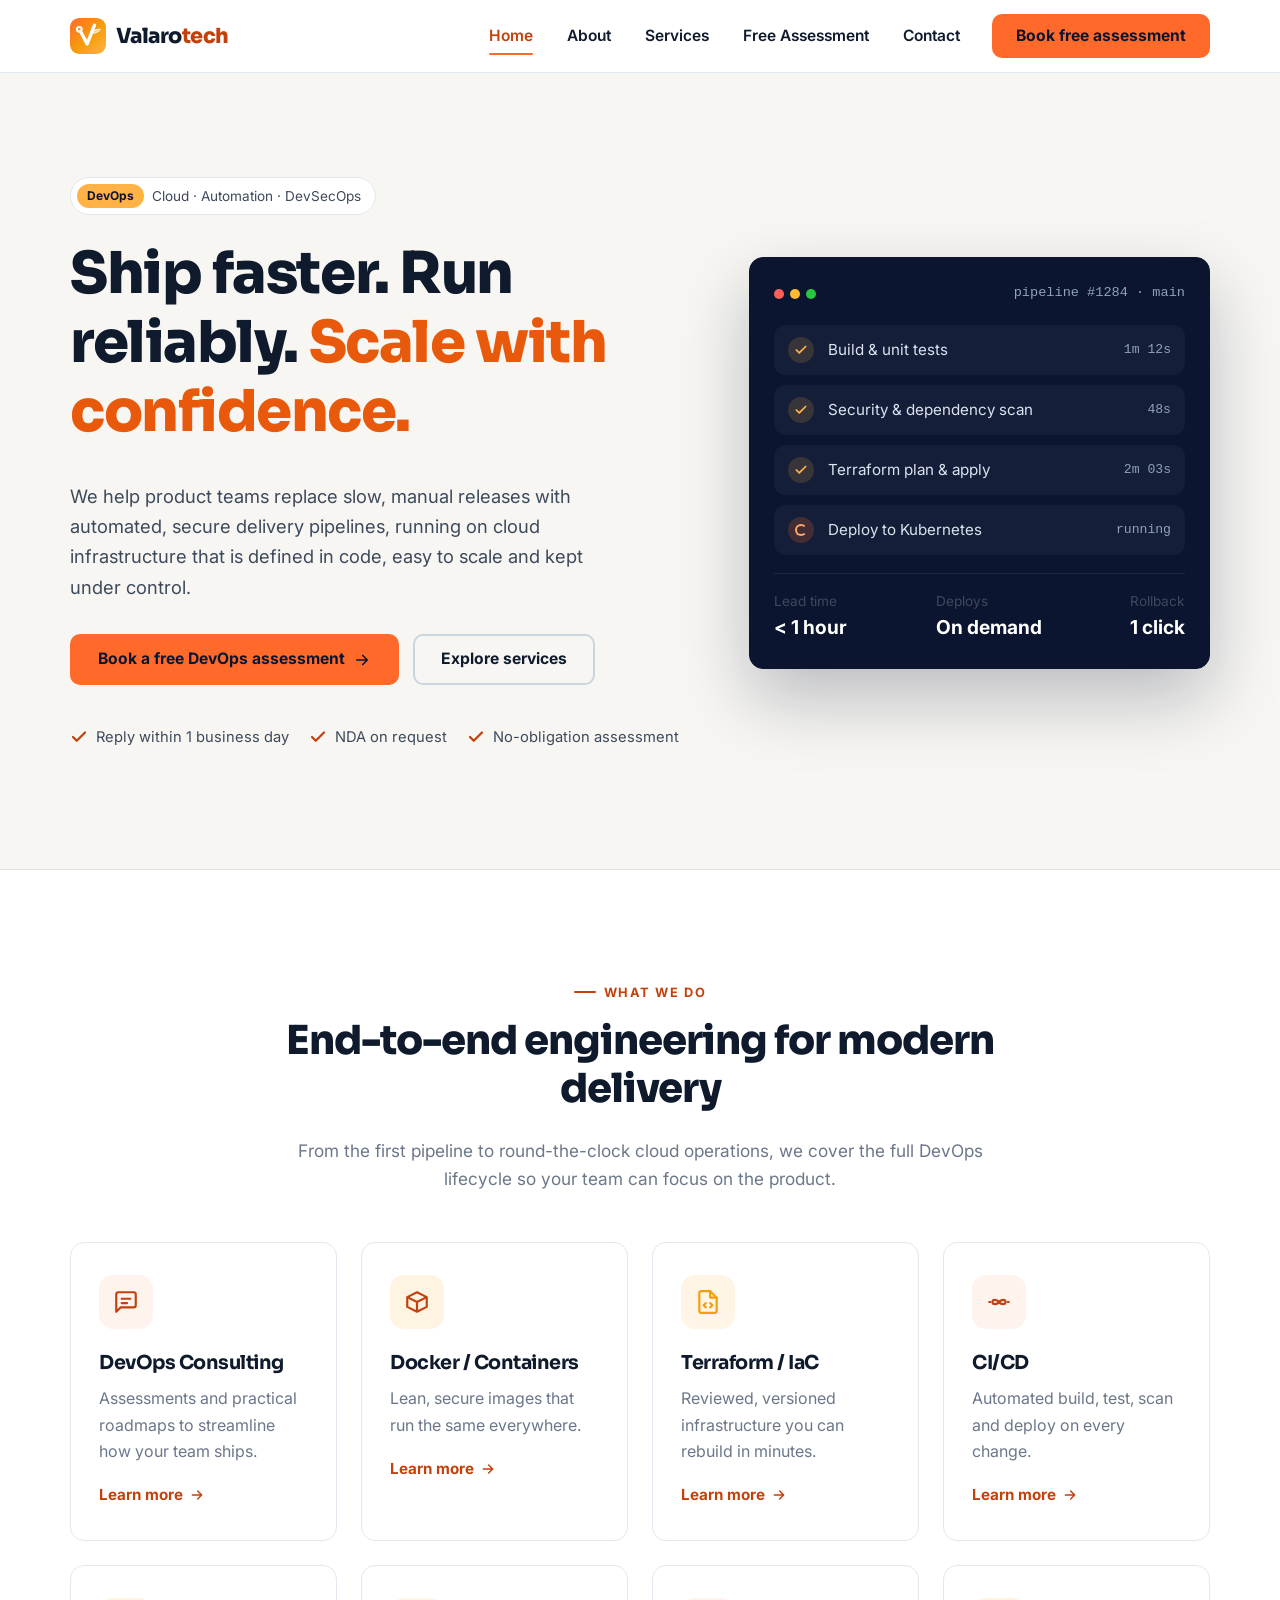
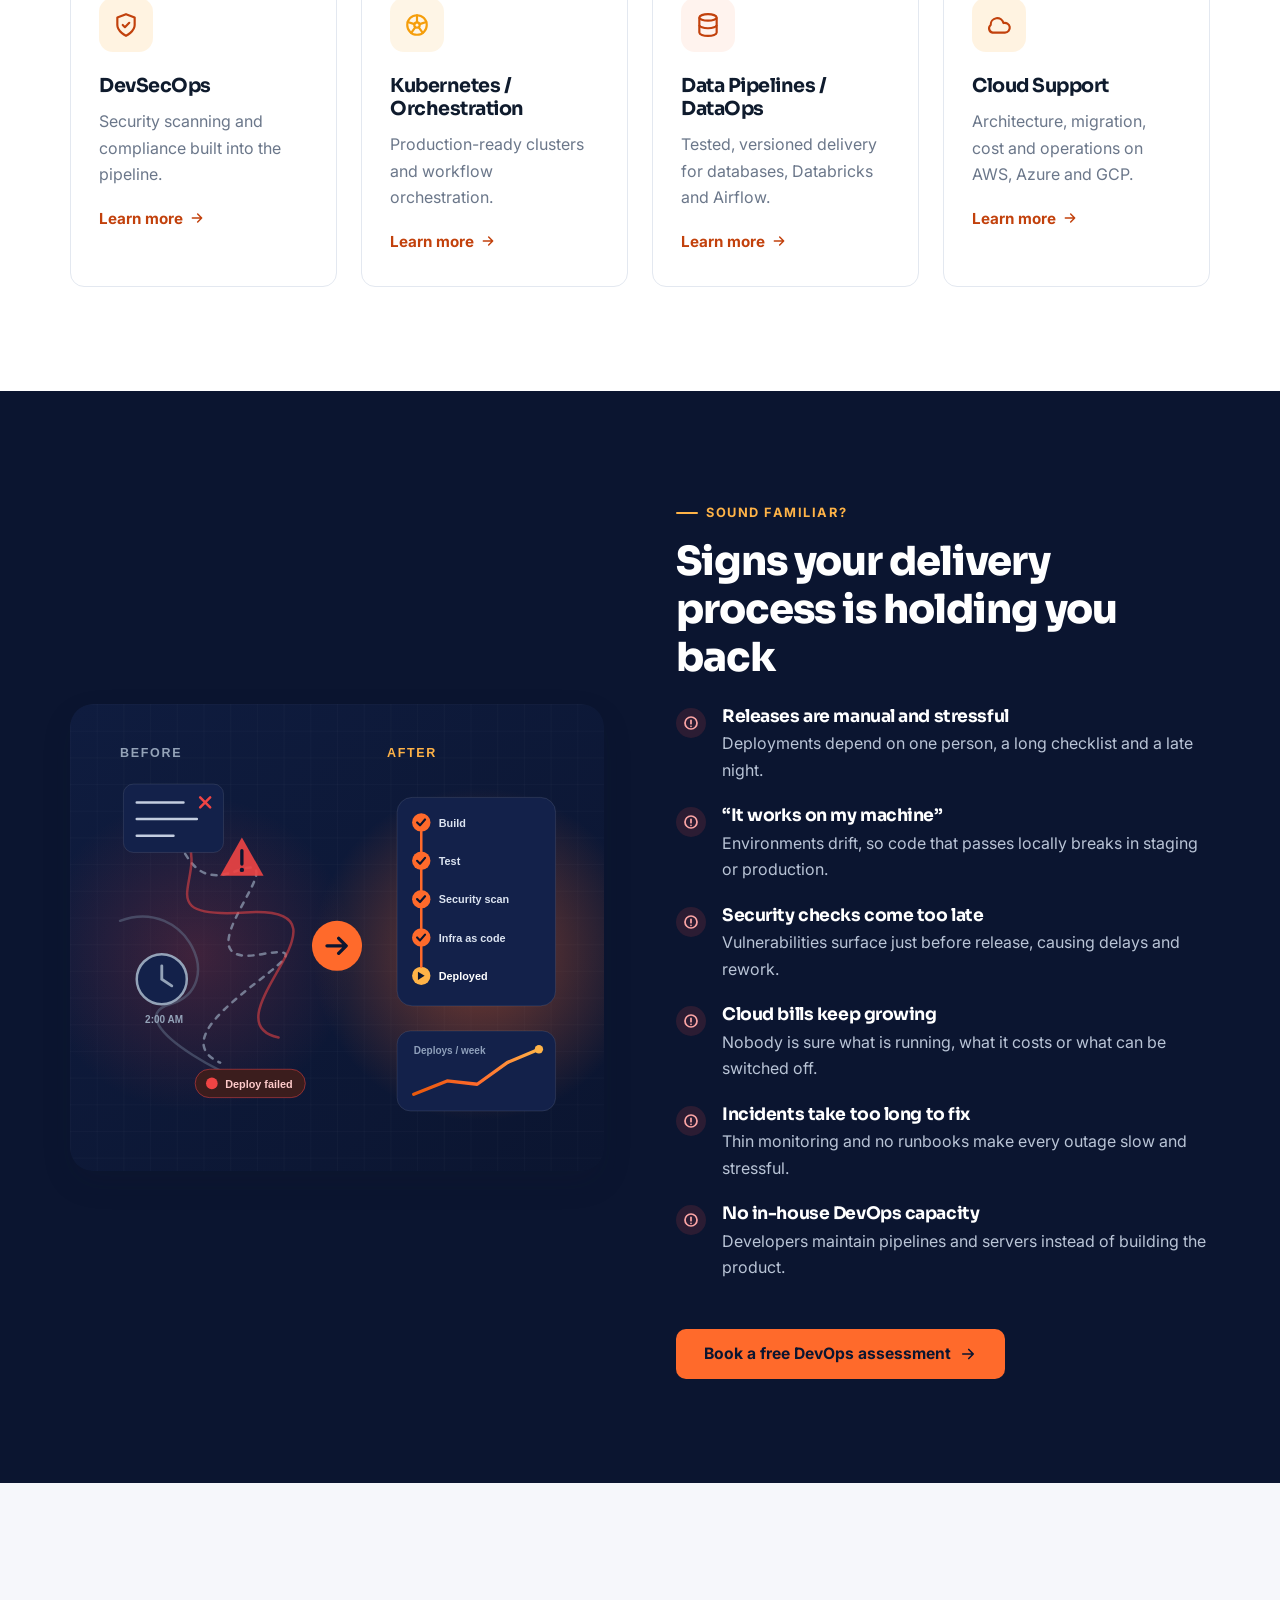
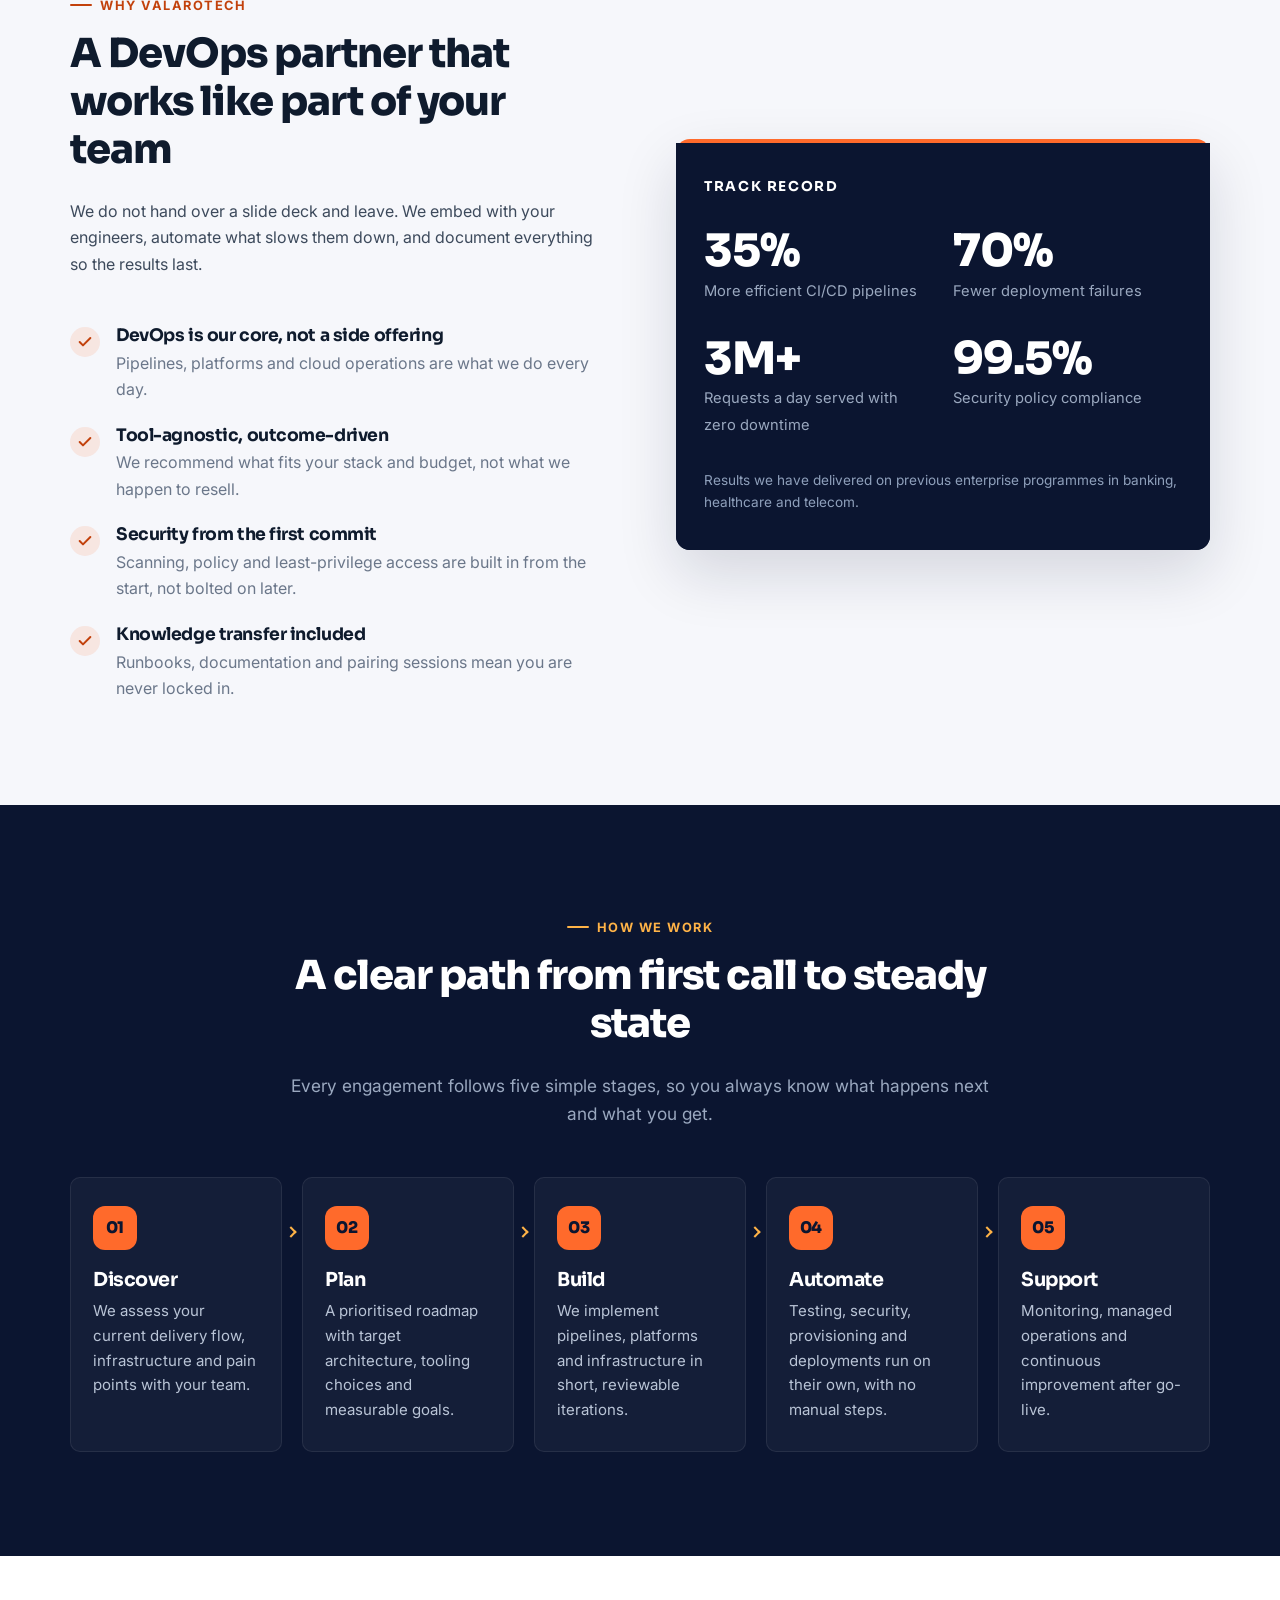
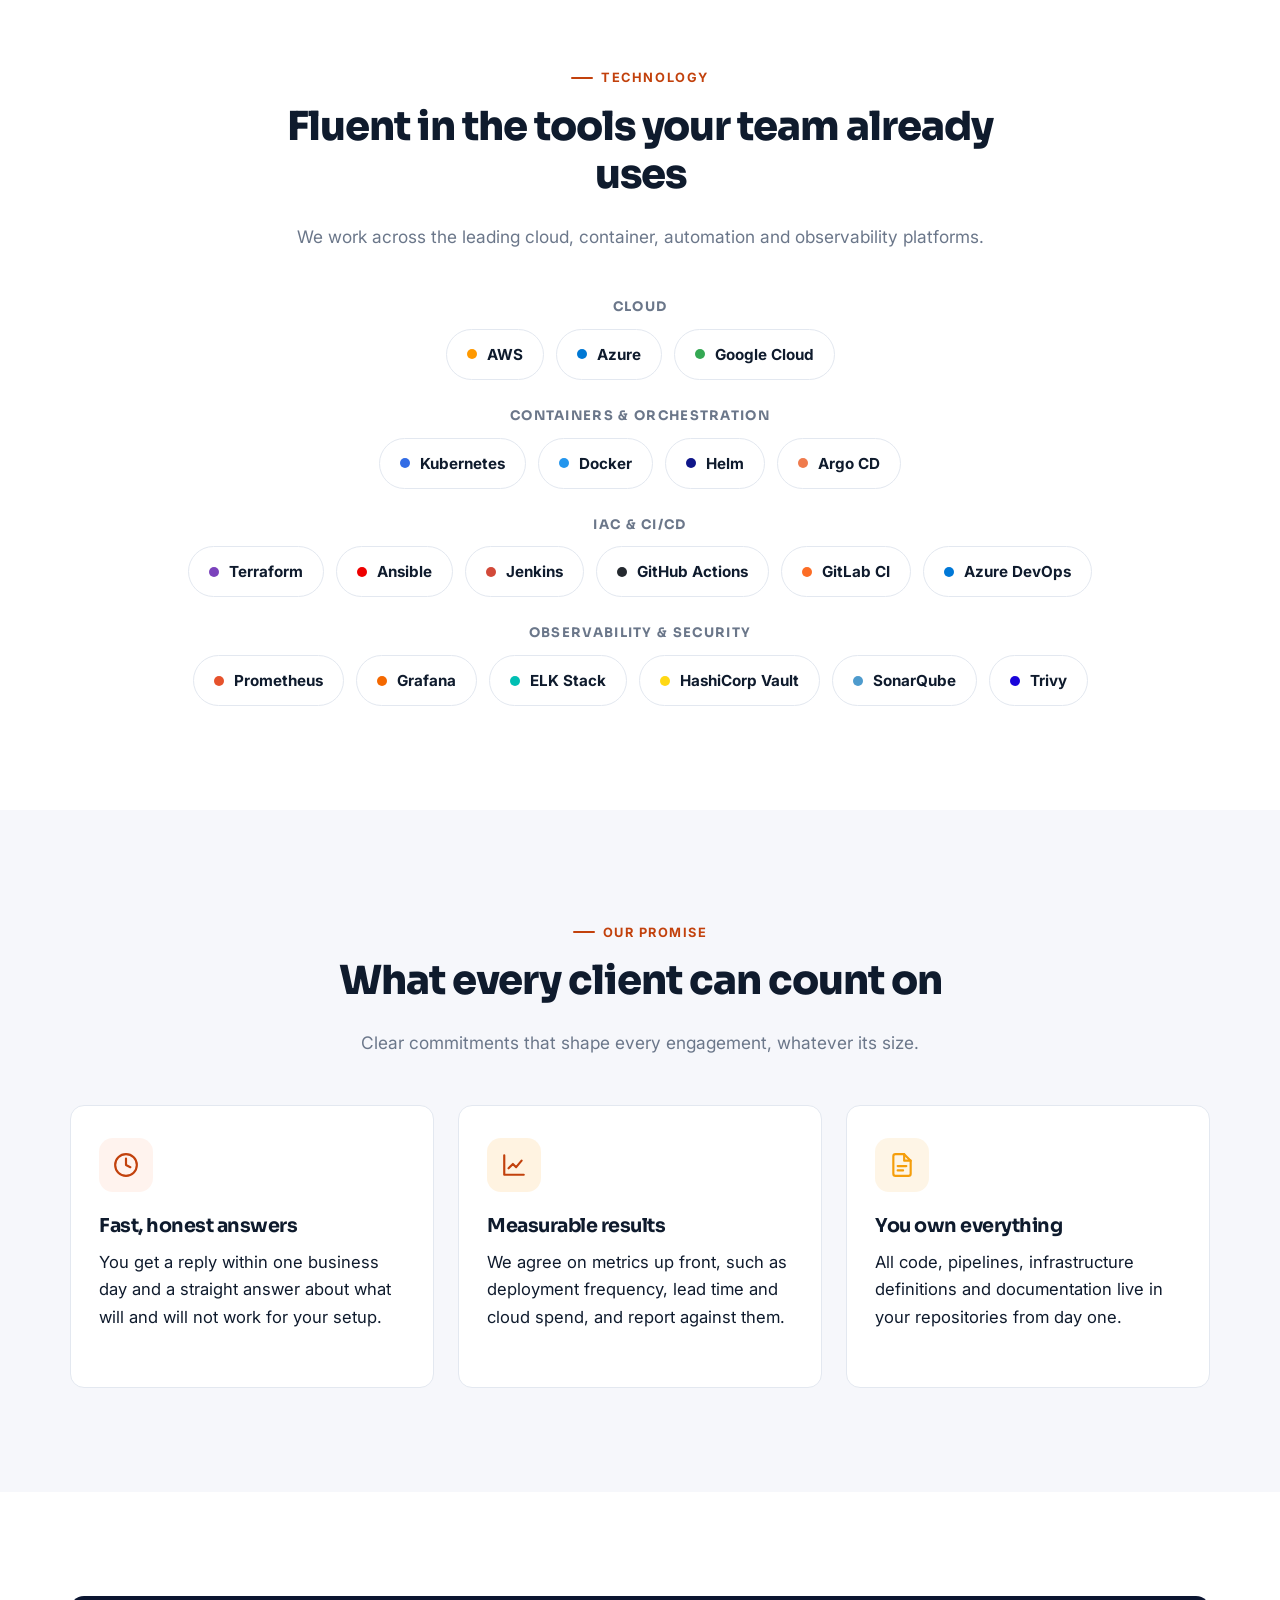
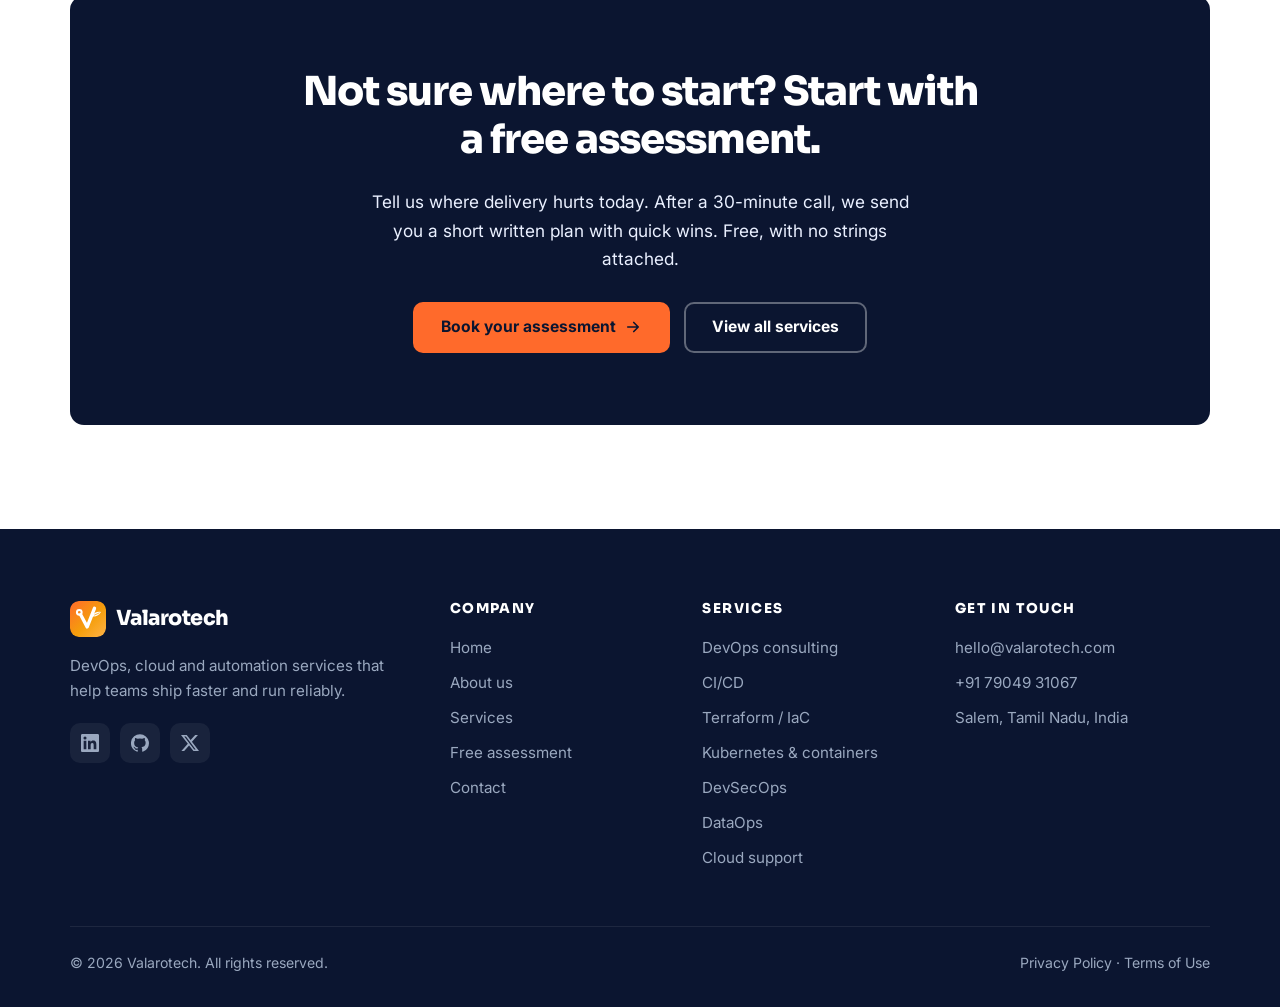
==== commit 4dc94ff8: "Version C: B design + A wording + calmer styling (preview, not pushed) Co-Authored-By: Claude Opus 5" ====
--- a/index.html
+++ b/index.html
@@ -82,8 +82,8 @@
       <div class="container hero-layout">
         <div>
           <span class="pill"><b>DevOps</b> Cloud · Automation · DevSecOps</span>
-          <h1>Enterprise-grade DevOps for teams that need to <span class="gradient-text">move fast and stay secure.</span></h1>
-          <p class="hero-lead">Valarotech designs, automates and operates the delivery platforms behind modern software: CI/CD, Kubernetes, infrastructure as code and cloud. Built to enterprise standards, sized for growing teams.</p>
+          <h1>Ship faster. Run reliably. <span class="highlight">Scale with confidence.</span></h1>
+          <p class="hero-lead">We help product teams replace slow, manual releases with automated, secure delivery pipelines, running on cloud infrastructure that is defined in code, easy to scale and kept under control.</p>
           <div class="hero-actions">
             <a href="assessment.html" class="btn btn-primary">Book a free DevOps assessment
               <svg viewBox="0 0 24 24" fill="none" stroke="currentColor" stroke-width="2.2" stroke-linecap="round" stroke-linejoin="round" aria-hidden="true"><path d="M5 12h14M13 6l6 6-6 6"/></svg>
@@ -120,7 +120,7 @@
       <div class="container">
         <div class="section-head center reveal">
           <span class="eyebrow">What we do</span>
-          <h2>Capabilities across the delivery lifecycle</h2>
+          <h2>End-to-end engineering for modern delivery</h2>
           <p>From the first pipeline to round-the-clock cloud operations, we cover the full DevOps lifecycle so your team can focus on the product.</p>
         </div>
 
@@ -185,7 +185,7 @@
         </div>
         <div class="reveal">
           <span class="eyebrow">Sound familiar?</span>
-          <h2>Common delivery challenges we resolve</h2>
+          <h2>Signs your delivery process is holding you back</h2>
           <ul class="check-list pain-list">
             <li>
               <span class="tick warn"><svg viewBox="0 0 24 24" fill="none" stroke="currentColor" stroke-width="2.6" stroke-linecap="round" stroke-linejoin="round" aria-hidden="true"><path d="M12 8v5M12 17h.01"/><circle cx="12" cy="12" r="9"/></svg></span>
@@ -224,7 +224,7 @@
       <div class="container split">
         <div class="reveal">
           <span class="eyebrow">Why Valarotech</span>
-          <h2>An engineering partner, not a ticket queue</h2>
+          <h2>A DevOps partner that works like part of your team</h2>
           <p class="mb-0">We do not hand over a slide deck and leave. We embed with your engineers, automate what slows them down, and document everything so the results last.</p>
           <ul class="check-list mt-lg">
             <li>
@@ -264,7 +264,7 @@
       <div class="container">
         <div class="section-head center reveal">
           <span class="eyebrow">How we work</span>
-          <h2>A structured, five-stage engagement</h2>
+          <h2>A clear path from first call to steady state</h2>
           <p>Every engagement follows five simple stages, so you always know what happens next and what you get.</p>
         </div>
         <div class="process">
@@ -302,7 +302,7 @@
       <div class="container">
         <div class="section-head center reveal">
           <span class="eyebrow">Technology</span>
-          <h2>Experienced across the cloud-native stack</h2>
+          <h2>Fluent in the tools your team already uses</h2>
           <p>We work across the leading cloud, container, automation and observability platforms.</p>
         </div>
         <div class="reveal">
@@ -356,7 +356,7 @@
       <div class="container">
         <div class="section-head center reveal">
           <span class="eyebrow">Our promise</span>
-          <h2>Our commitments to every client</h2>
+          <h2>What every client can count on</h2>
           <p>Clear commitments that shape every engagement, whatever its size.</p>
         </div>
         <div class="grid grid-3">
@@ -394,8 +394,8 @@
     <section class="section">
       <div class="container">
         <div class="cta-banner reveal">
-          <h2>Start with a free DevOps assessment</h2>
-          <p>A 30-minute review of your delivery setup, followed by a short written plan with prioritised quick wins. No cost, no obligation.</p>
+          <h2>Not sure where to start? Start with a free assessment.</h2>
+          <p>Tell us where delivery hurts today. After a 30-minute call, we send you a short written plan with quick wins. Free, with no strings attached.</p>
           <div class="hero-actions">
             <a href="assessment.html" class="btn btn-white">Book your assessment
               <svg viewBox="0 0 24 24" fill="none" stroke="currentColor" stroke-width="2.2" stroke-linecap="round" stroke-linejoin="round" aria-hidden="true"><path d="M5 12h14M13 6l6 6-6 6"/></svg>
--- a/assets/css/style.css
+++ b/assets/css/style.css
@@ -1093,3 +1093,39 @@
 .hero-badges svg { color: #c2410c; }
 .pipeline-card { background: #0b1530; border-color: #0b1530; box-shadow: 0 30px 70px rgba(11, 21, 48, 0.25); }
 .site-header { border-bottom-color: #e3e8f0; }
+.panel { background: linear-gradient(135deg, #1d3166 0%, #13214a 100%); border: 1px solid rgba(255, 140, 74, 0.28); }
+.icon-box.teal { background: rgba(255, 179, 71, 0.16); color: #c2410c; }
+.check-list .tick:not(.warn) { background: rgba(255, 106, 43, 0.12); color: #c2410c; }
+.section-dark .check-list .tick:not(.warn) { color: #ffb347; }
+
+/* ---------- Version C: calmer, more hand-made feel ---------- */
+/* solid highlight instead of gradient text */
+.highlight { color: #e8590c; }
+.gradient-text { background: none !important; -webkit-background-clip: initial !important; background-clip: initial !important; color: #e8590c !important; }
+.section-dark .gradient-text, .page-hero .gradient-text { color: #ffb347 !important; }
+
+/* no glowing blobs or grid texture */
+.hero::before, .hero::after, .page-hero::before, .story-visual::before { display: none; }
+.hero-grid-bg { display: none; }
+.hero { background: #f7f6f2; border-bottom: 1px solid #e7e3da; }
+.page-hero { background: #0b1530; }
+
+/* solid surfaces instead of gradients */
+.stat-panel { background: #0b1530; padding: 0; border-top: 4px solid #ff6a2b; border-radius: var(--radius-lg); }
+.stat-panel-inner { border-radius: 0 0 var(--radius-lg) var(--radius-lg); }
+.cta-banner { background: #0b1530; }
+.cta-banner::after { display: none; }
+.panel { background: #13214a; box-shadow: none; }
+.step-num { background: #ff6a2b; color: #0b1530; }
+.logo-mark, img.logo-mark { border-radius: 8px; }
+
+/* quieter shadows and hover */
+.card:hover { transform: translateY(-3px); box-shadow: 0 10px 24px rgba(15, 27, 45, 0.08); border-color: #d6dbe5; }
+.btn-primary { box-shadow: none; }
+.btn-primary:hover { transform: none; }
+.illustration { box-shadow: 0 12px 30px rgba(15, 27, 45, 0.12); }
+
+/* simple underline for the active menu item */
+@media (min-width: 900px) {
+  .site-nav a[aria-current="page"]::after { height: 2px; background: #ff6a2b; }
+}
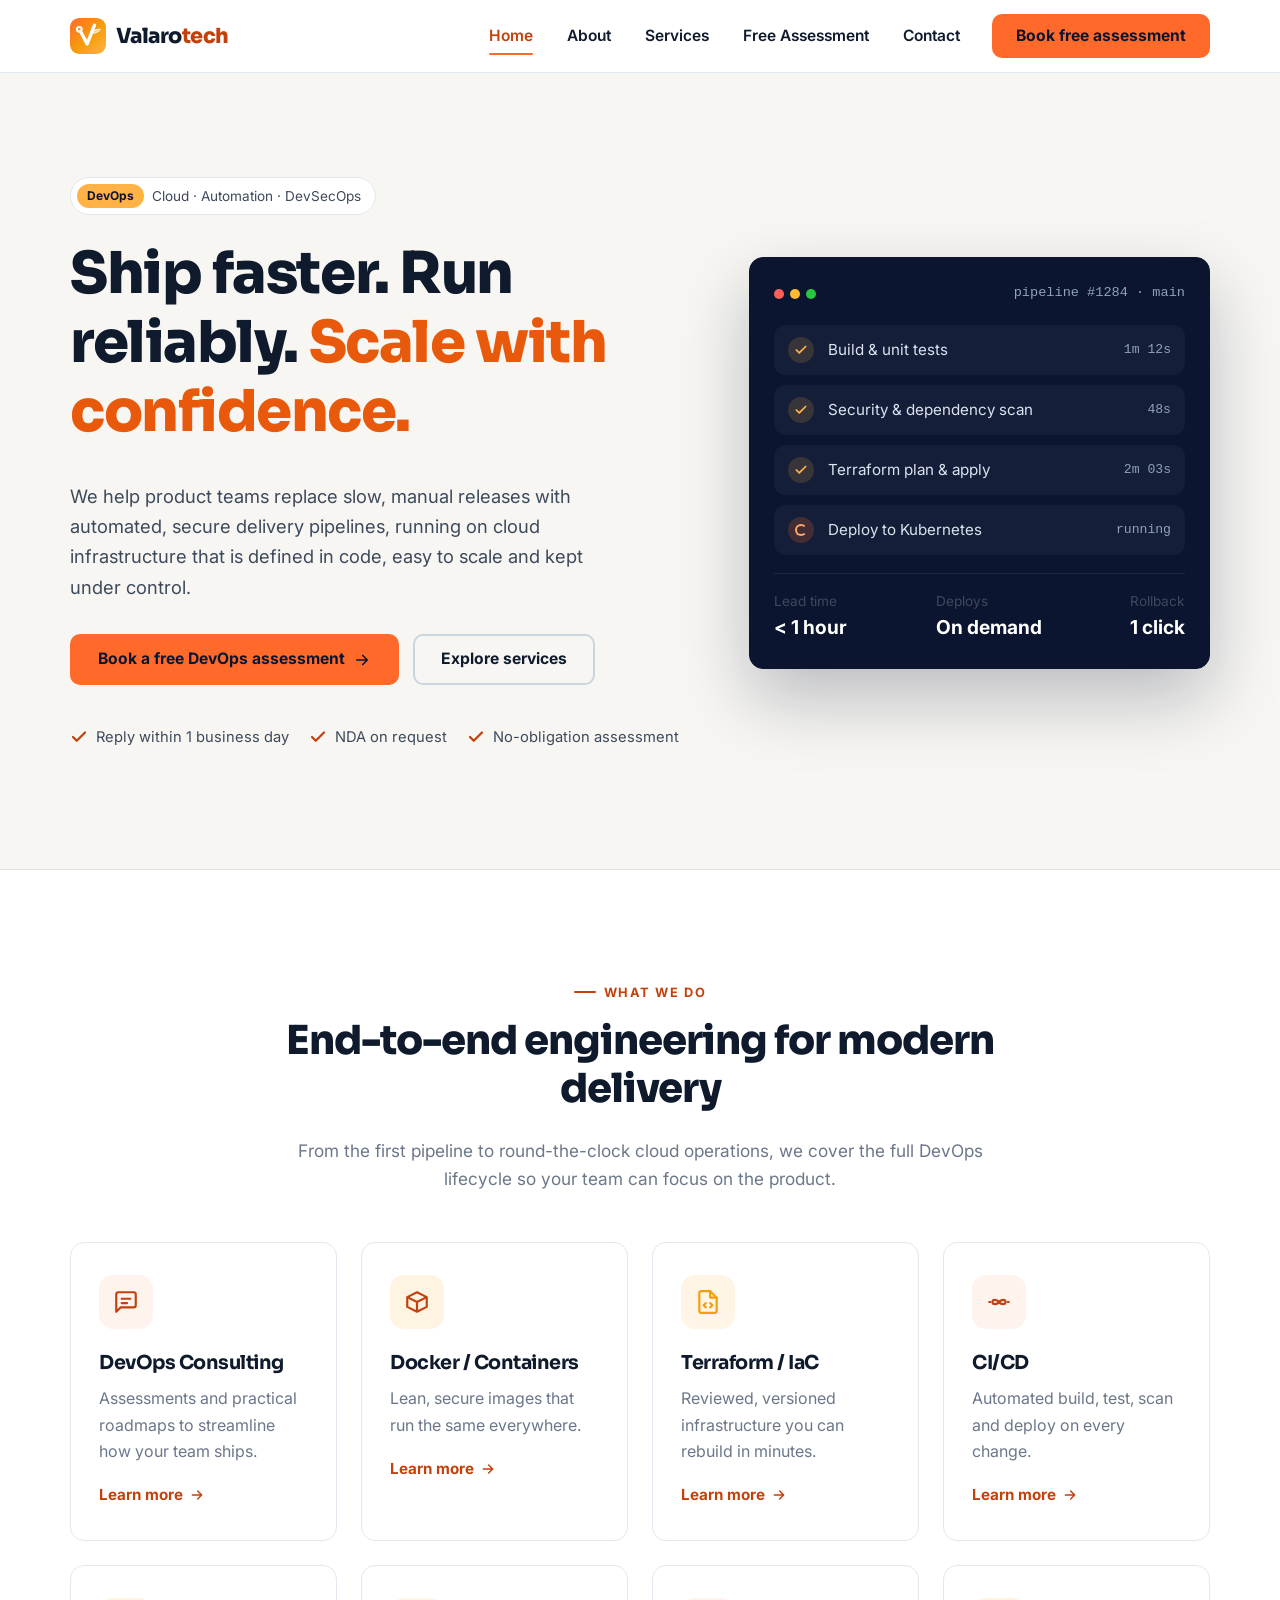
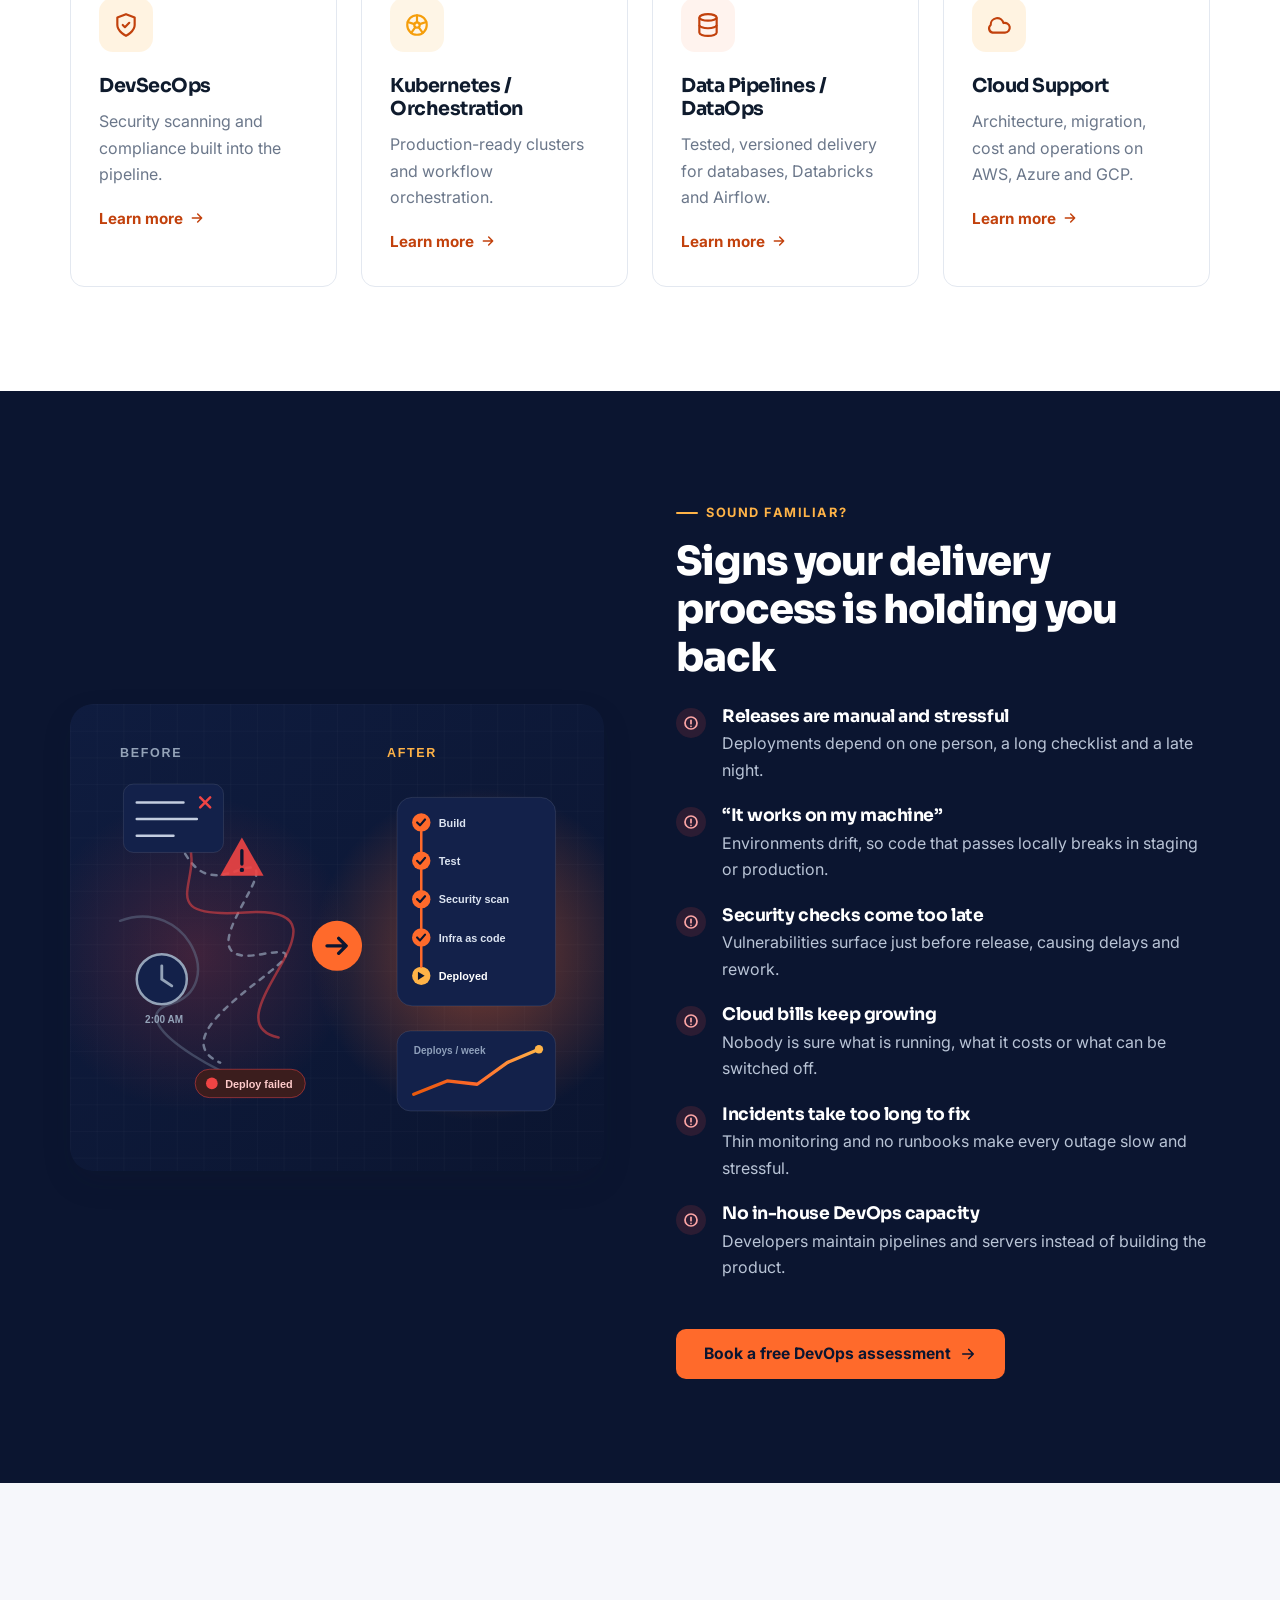
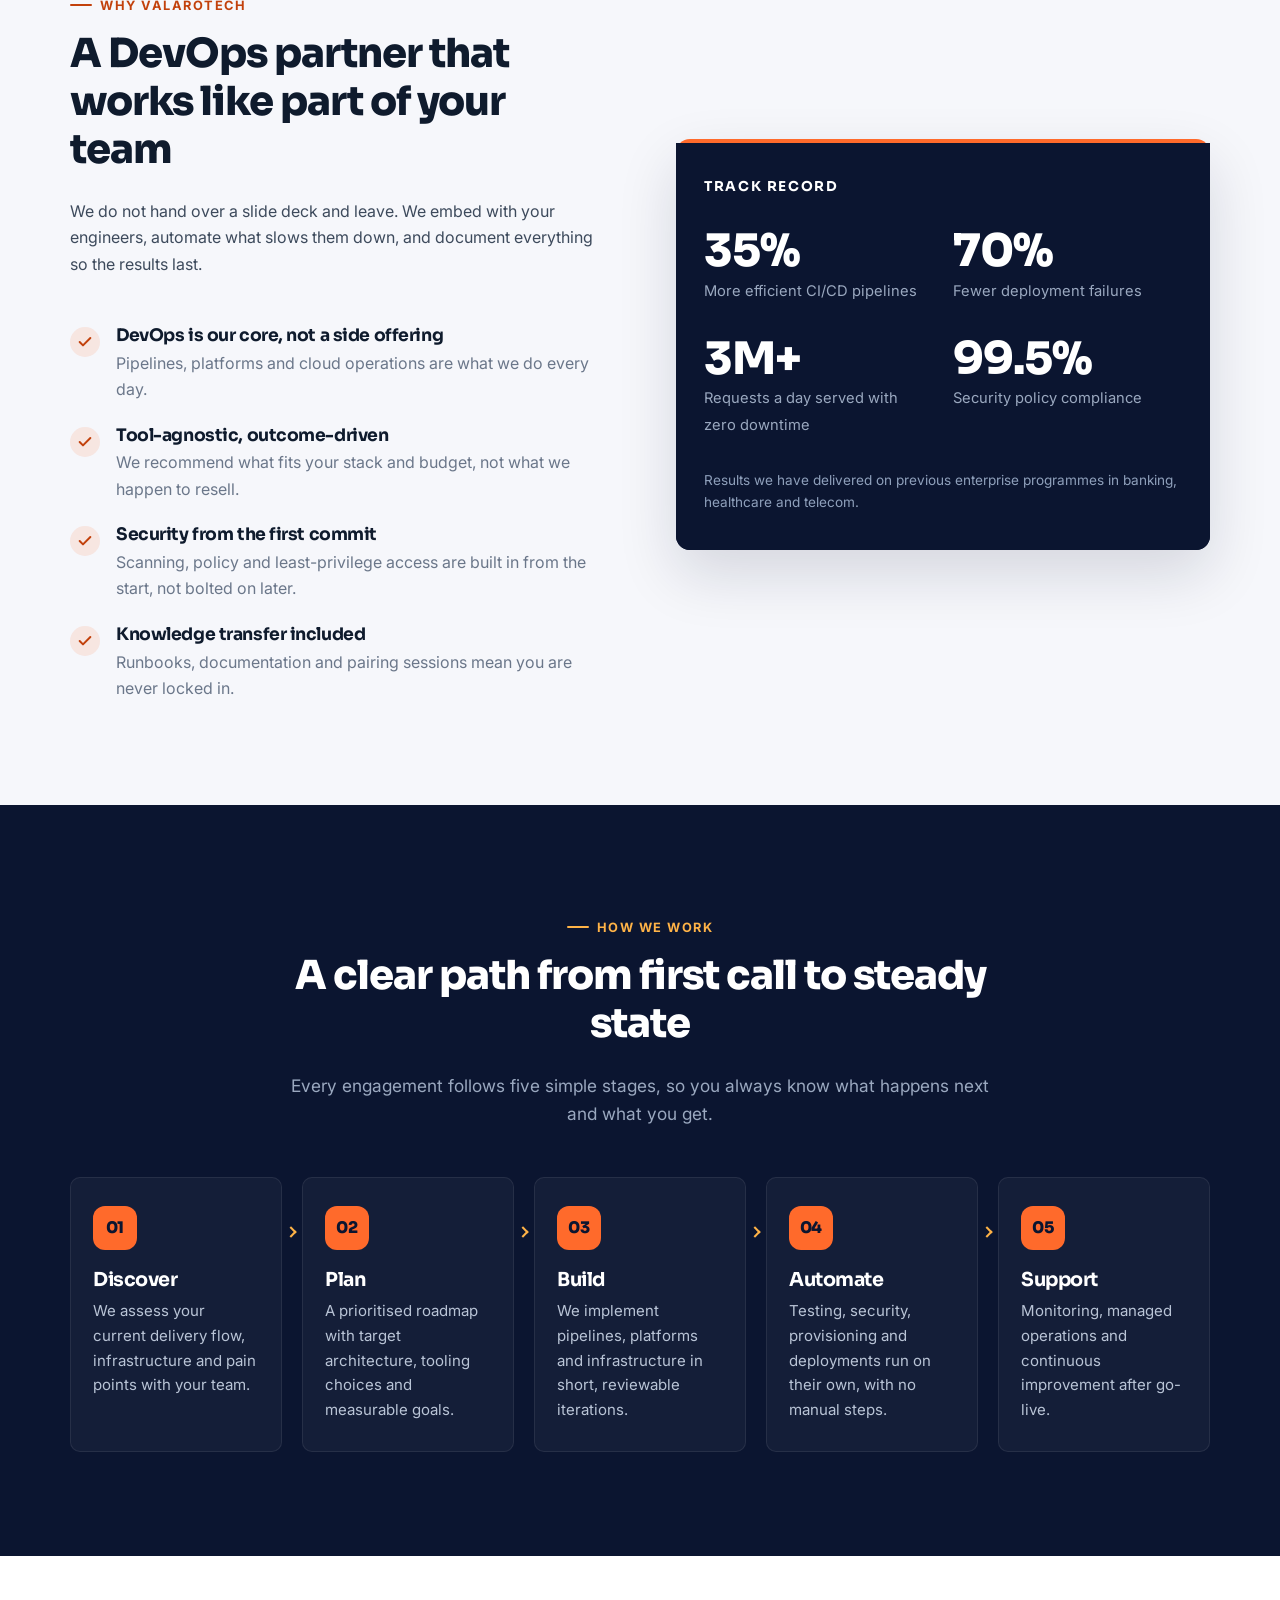
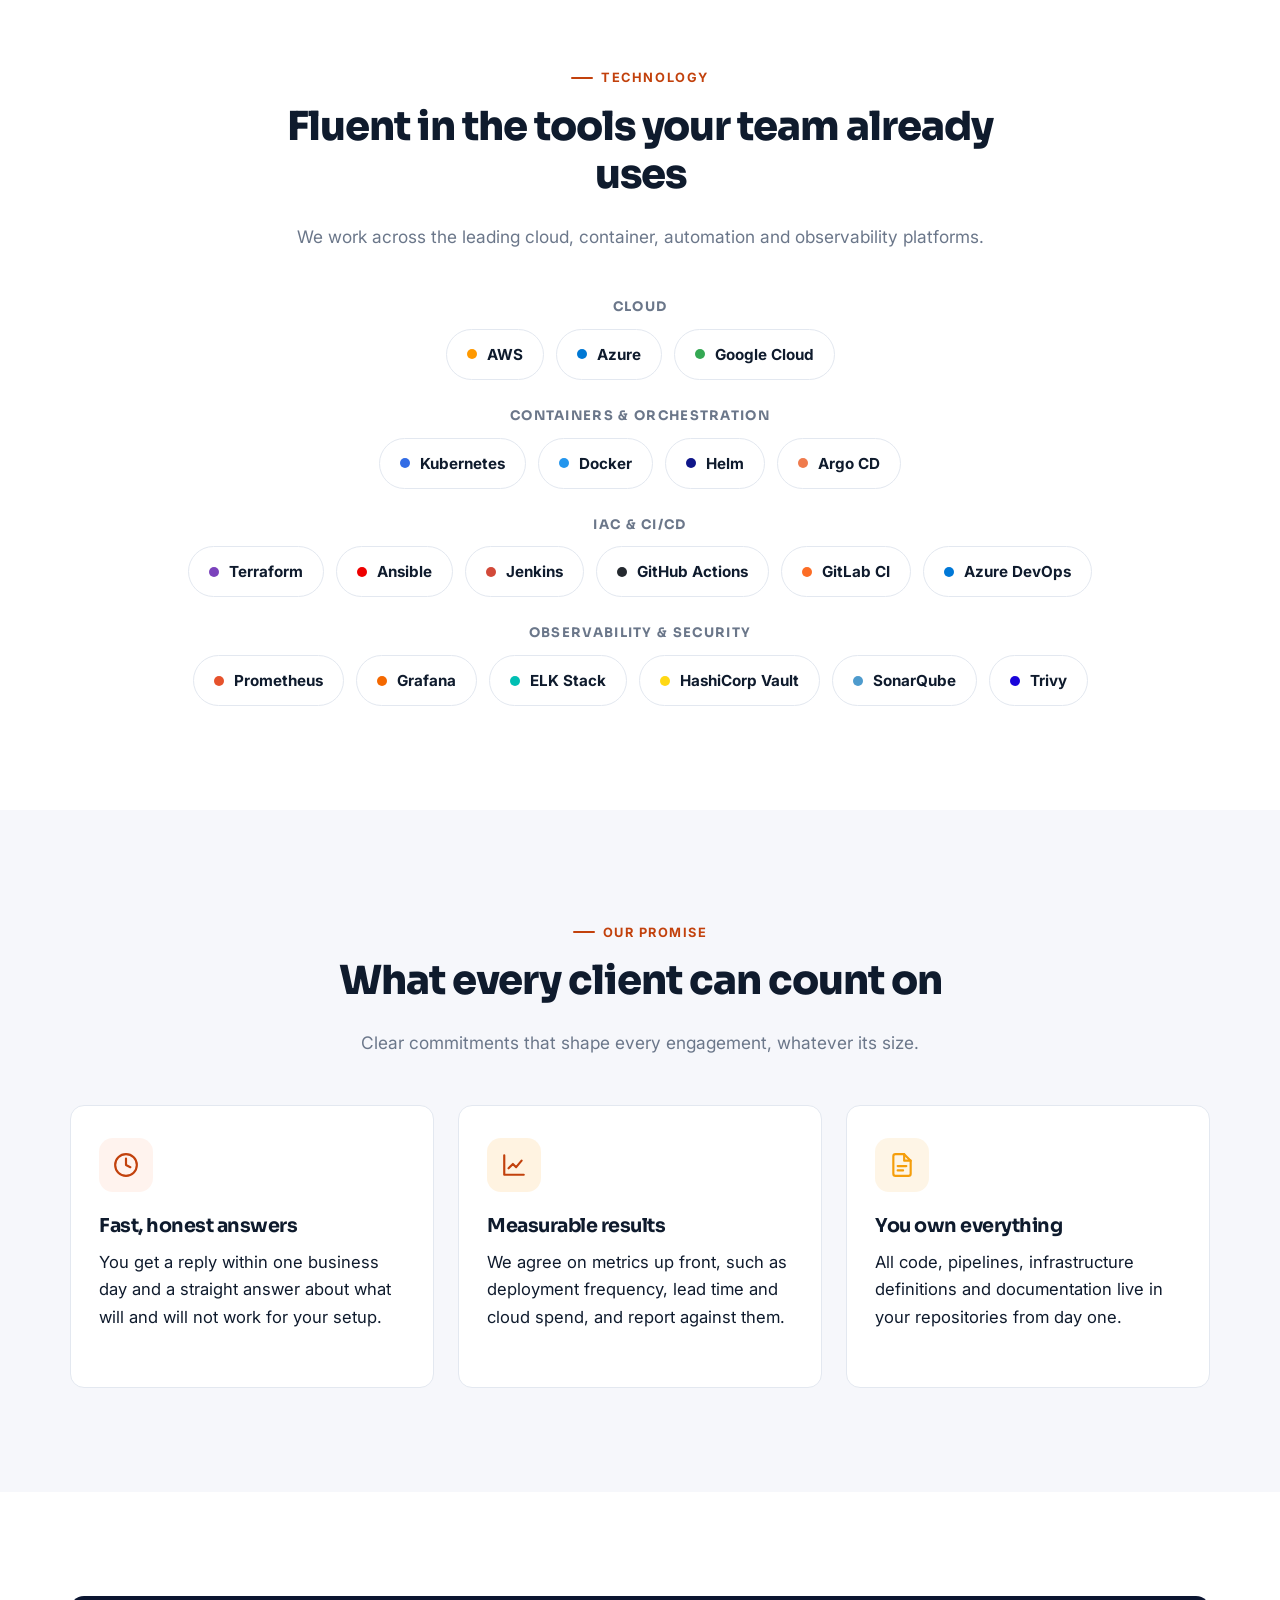
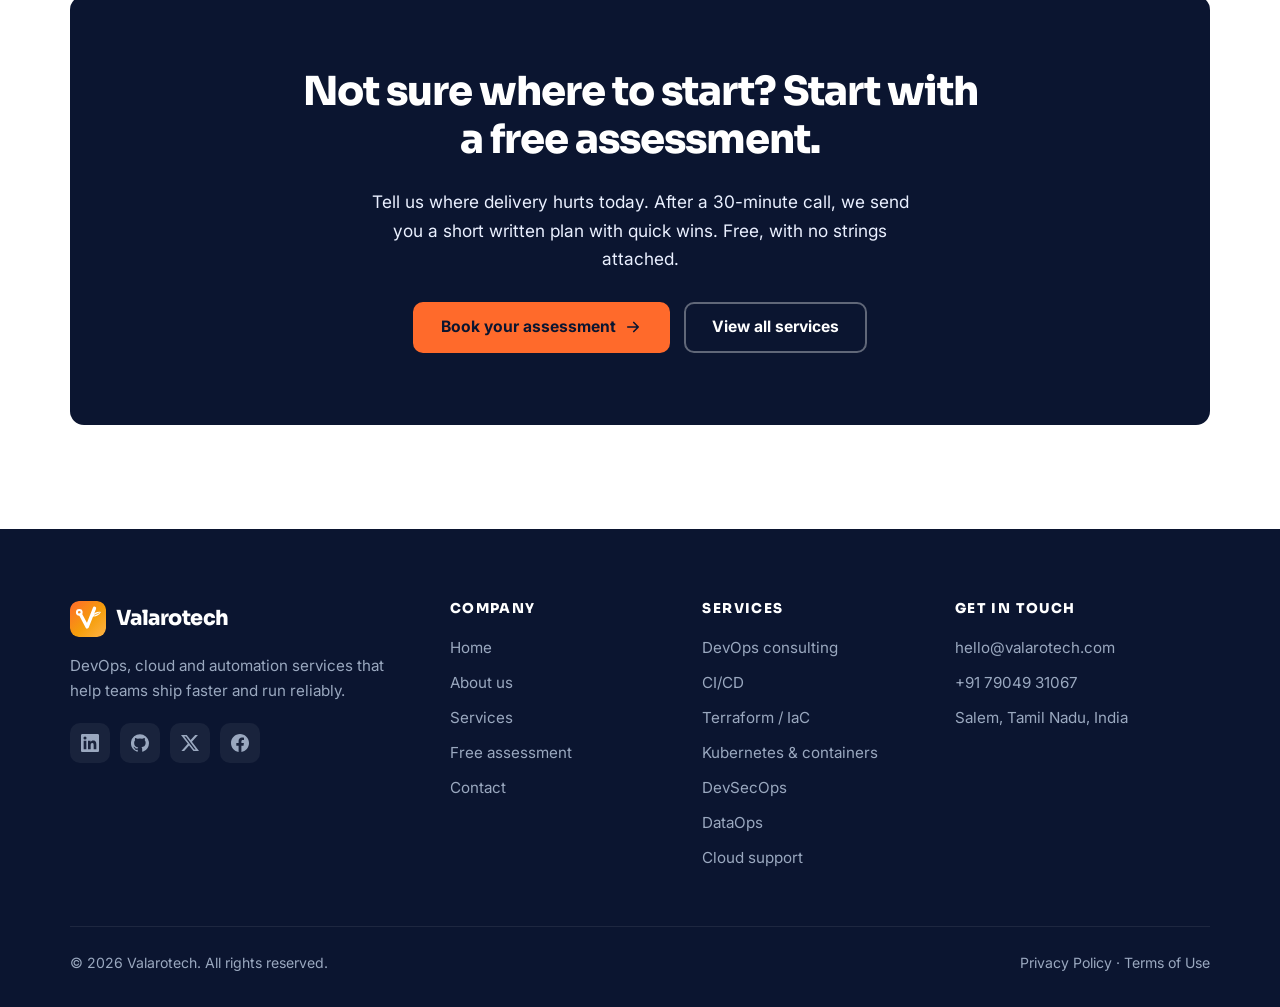
==== commit ba02f790: "Footer: add Facebook page link; add Facebook to business details Co-Authored-By: Claude Opus 5.5 <no" ====
--- a/index.html
+++ b/index.html
@@ -44,7 +44,8 @@
   "sameAs": [
     "https://www.linkedin.com/company/valarotech/",
     "https://github.com/valarotech",
-    "https://x.com/Valarotech"
+    "https://x.com/Valarotech",
+    "https://www.facebook.com/valarotech/"
   ]
 }
   </script>
@@ -419,6 +420,7 @@
             <a href="https://www.linkedin.com/company/valarotech/" target="_blank" rel="noopener" aria-label="Valarotech on LinkedIn"><svg viewBox="0 0 24 24" fill="currentColor" aria-hidden="true"><path d="M20.45 20.45h-3.56v-5.57c0-1.33-.02-3.04-1.85-3.04-1.86 0-2.14 1.45-2.14 2.94v5.67H9.35V9h3.41v1.56h.05c.48-.9 1.64-1.85 3.37-1.85 3.6 0 4.27 2.37 4.27 5.46v6.28zM5.34 7.43a2.06 2.06 0 1 1 0-4.13 2.06 2.06 0 0 1 0 4.13zM7.12 20.45H3.56V9h3.56v11.45zM22.22 0H1.77C.79 0 0 .77 0 1.73v20.54C0 23.23.79 24 1.77 24h20.45c.98 0 1.78-.77 1.78-1.73V1.73C24 .77 23.2 0 22.22 0z"/></svg></a>
             <a href="https://github.com/valarotech" target="_blank" rel="noopener" aria-label="Valarotech on GitHub"><svg viewBox="0 0 24 24" fill="currentColor" aria-hidden="true"><path d="M12 .3a12 12 0 0 0-3.8 23.4c.6.1.8-.3.8-.6v-2c-3.3.7-4-1.6-4-1.6-.6-1.4-1.4-1.8-1.4-1.8-1-.7.1-.7.1-.7 1.2.1 1.8 1.2 1.8 1.2 1 1.8 2.8 1.3 3.5 1 0-.8.4-1.3.7-1.6-2.7-.3-5.5-1.3-5.5-6 0-1.2.5-2.3 1.3-3.1-.2-.4-.6-1.6 0-3.2 0 0 1-.3 3.4 1.2a11.5 11.5 0 0 1 6 0c2.3-1.5 3.3-1.2 3.3-1.2.6 1.6.2 2.8.1 3.2.8.8 1.2 1.9 1.2 3.1 0 4.6-2.8 5.6-5.5 5.9.5.4.9 1.1.9 2.3v3.3c0 .3.1.7.8.6A12 12 0 0 0 12 .3"/></svg></a>
             <a href="https://x.com/Valarotech" target="_blank" rel="noopener" aria-label="Valarotech on X"><svg viewBox="0 0 24 24" fill="currentColor" aria-hidden="true"><path d="M18.9 1.2h3.7l-8 9.2 9.4 12.4h-7.4l-5.8-7.6-6.6 7.6H.5l8.6-9.8L0 1.2h7.6l5.2 6.9 6.1-6.9zm-1.3 19.4h2L6.5 3.3H4.3l13.3 17.3z"/></svg></a>
+            <a href="https://www.facebook.com/valarotech/" target="_blank" rel="noopener" aria-label="Valarotech on Facebook"><svg viewBox="0 0 24 24" fill="currentColor" aria-hidden="true"><path d="M24 12.07C24 5.4 18.63 0 12 0S0 5.4 0 12.07C0 18.1 4.39 23.1 10.13 24v-8.44H7.08v-3.49h3.05V9.41c0-3.02 1.79-4.69 4.53-4.69 1.31 0 2.68.23 2.68.23v2.97h-1.51c-1.49 0-1.96.93-1.96 1.88v2.26h3.33l-.53 3.49h-2.8V24C19.61 23.1 24 18.1 24 12.07z"/></svg></a>
           </div>
         </div>
         <div>
